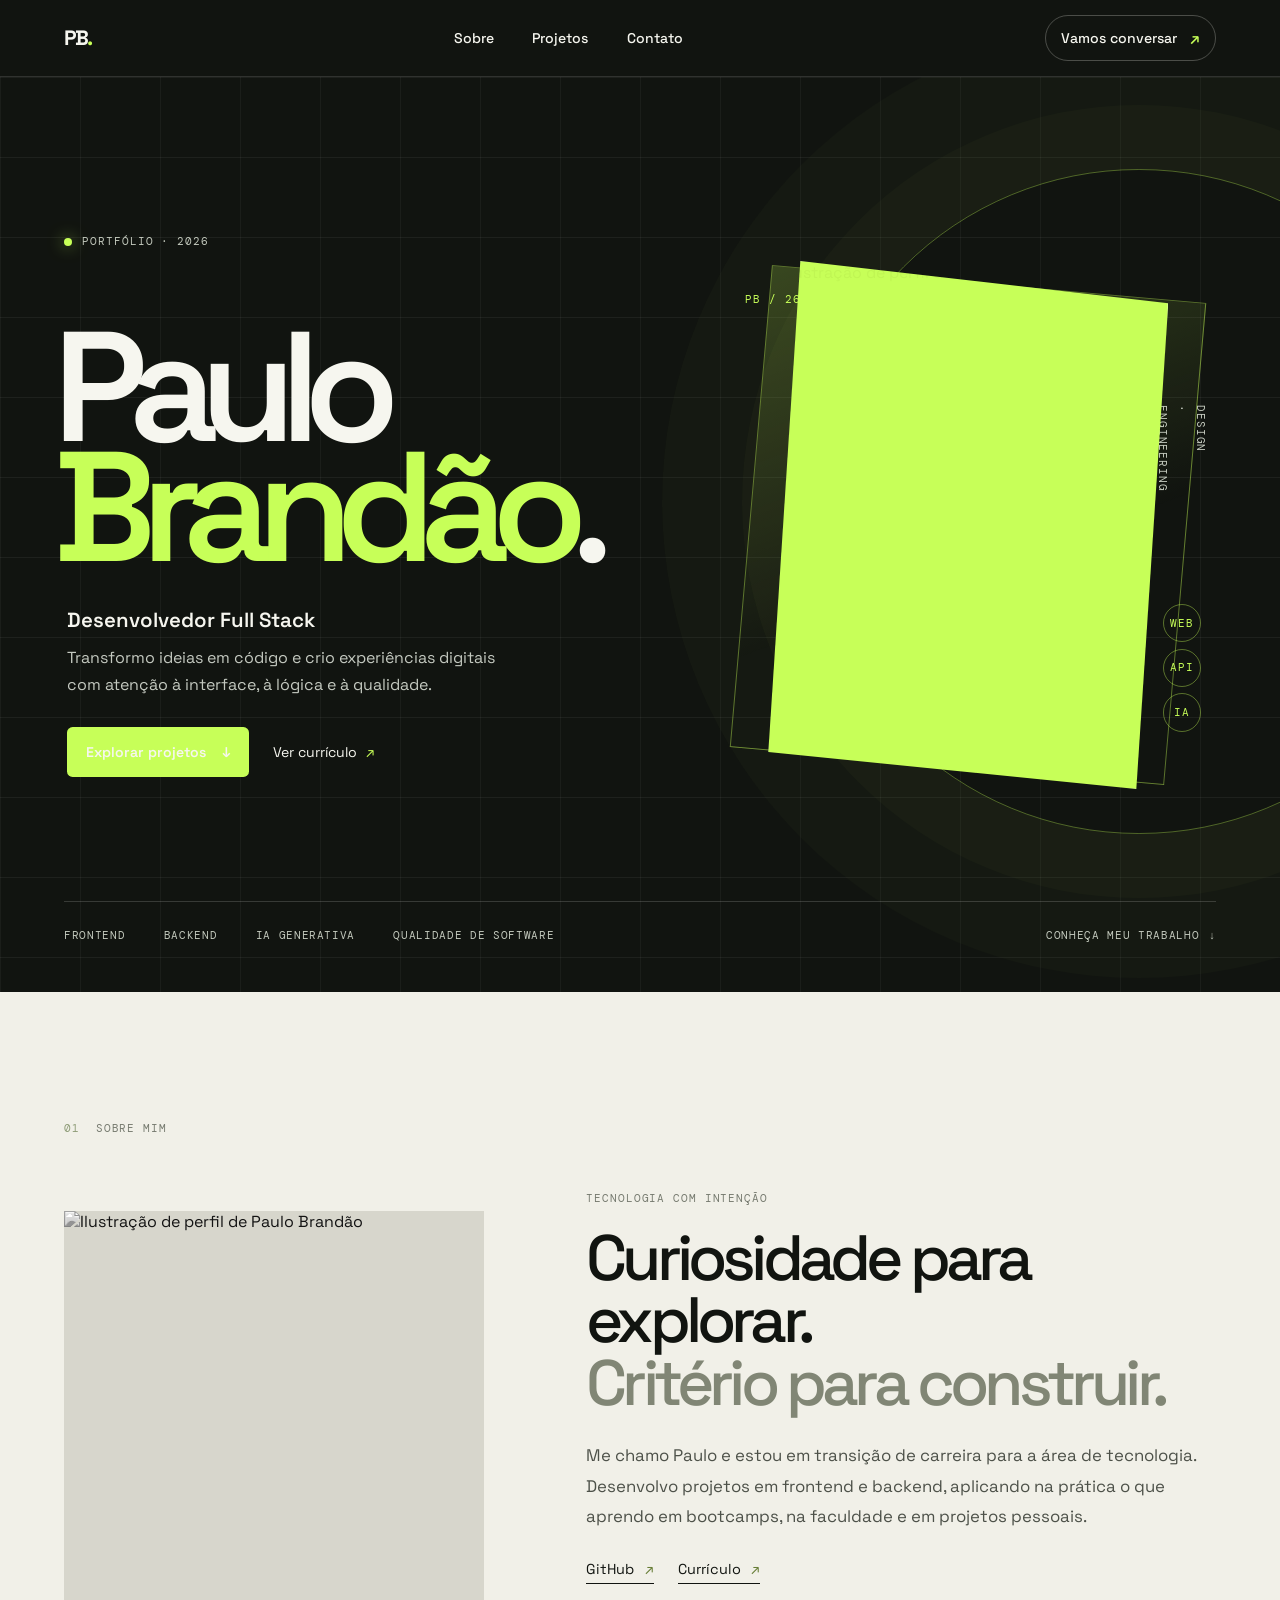
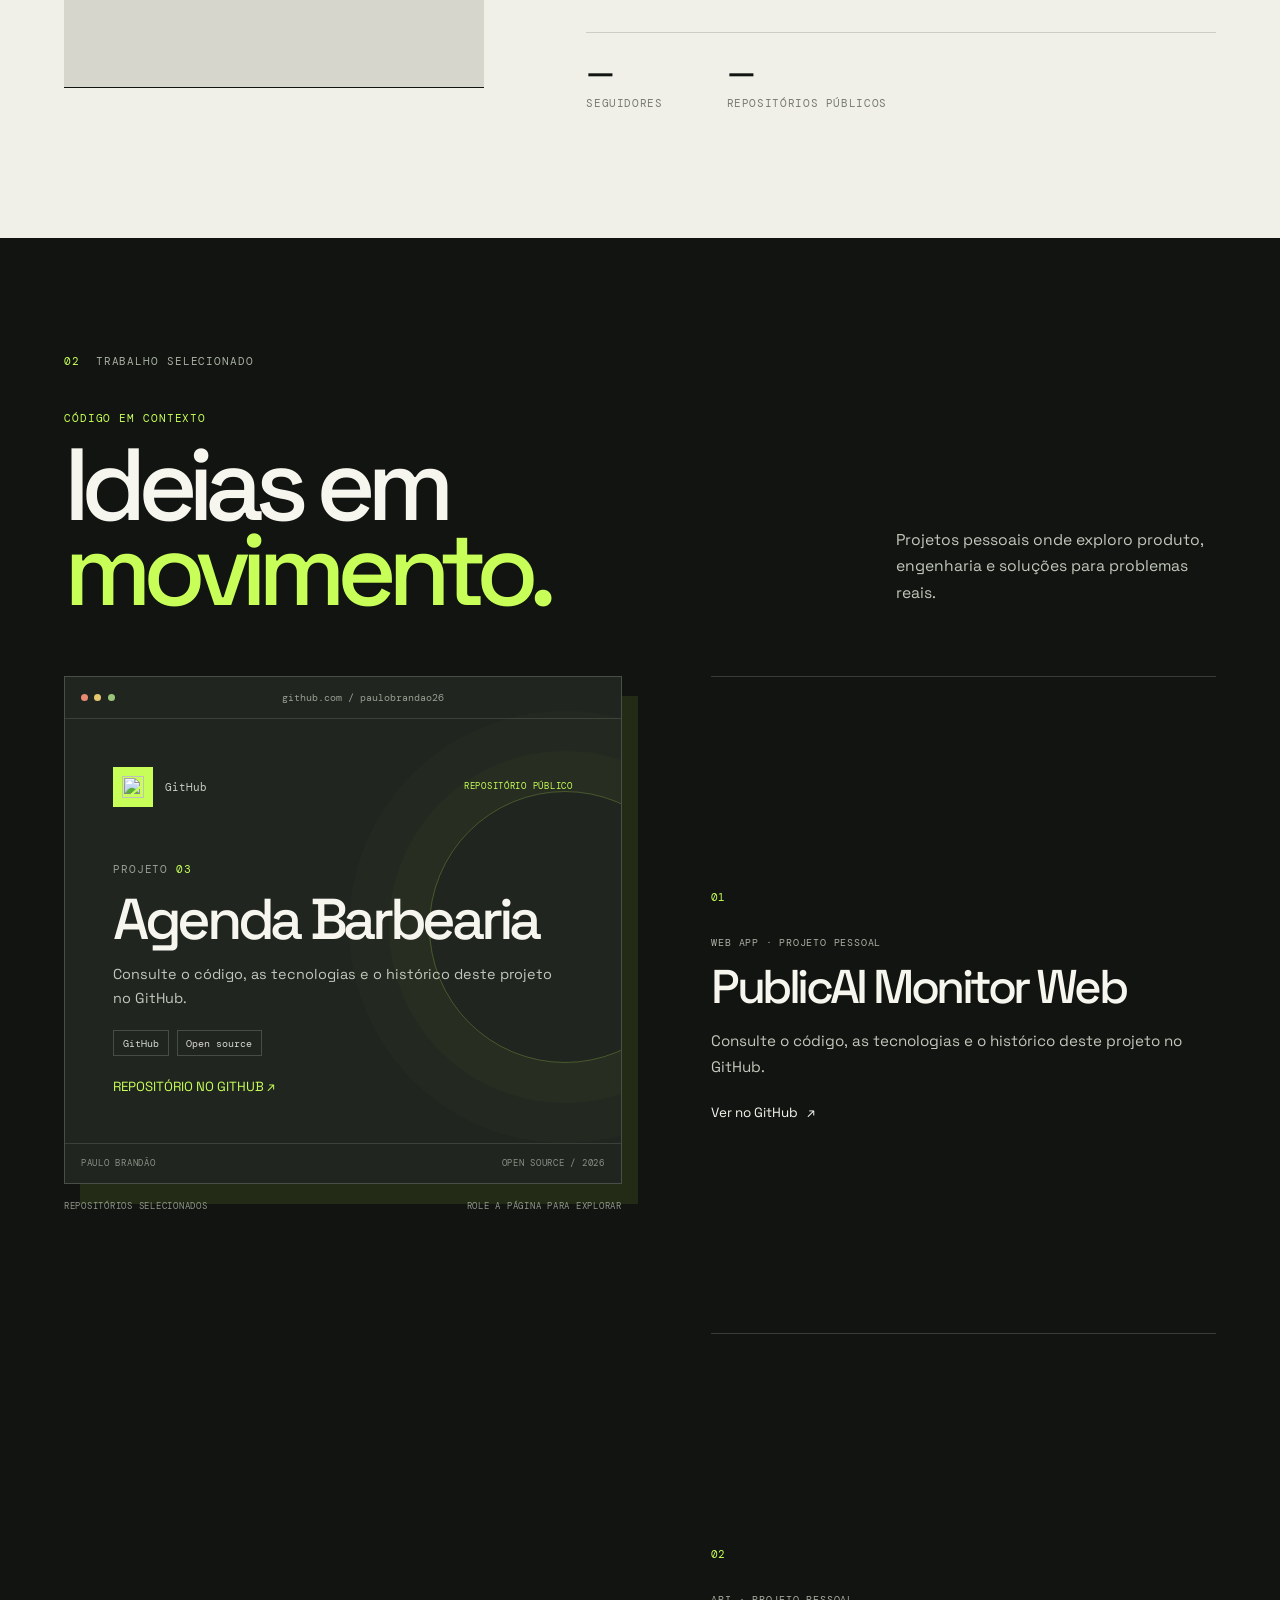
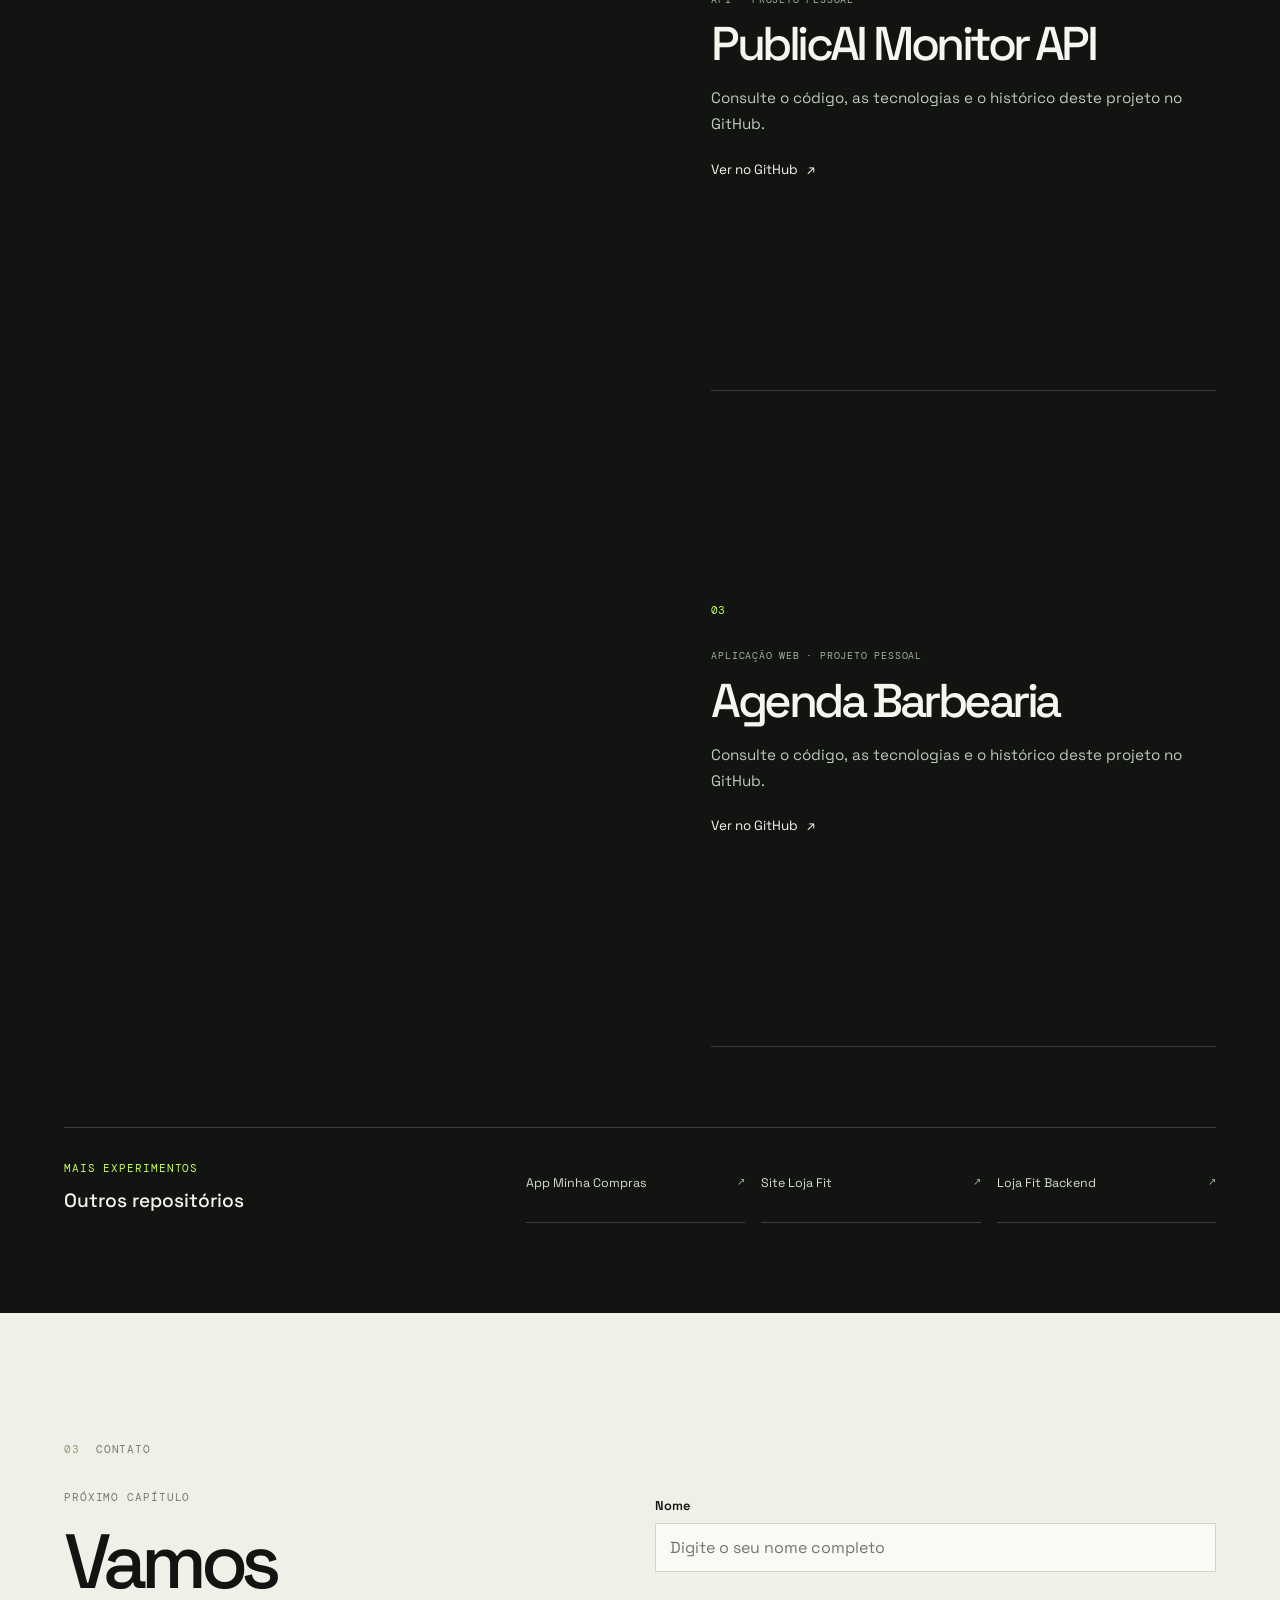
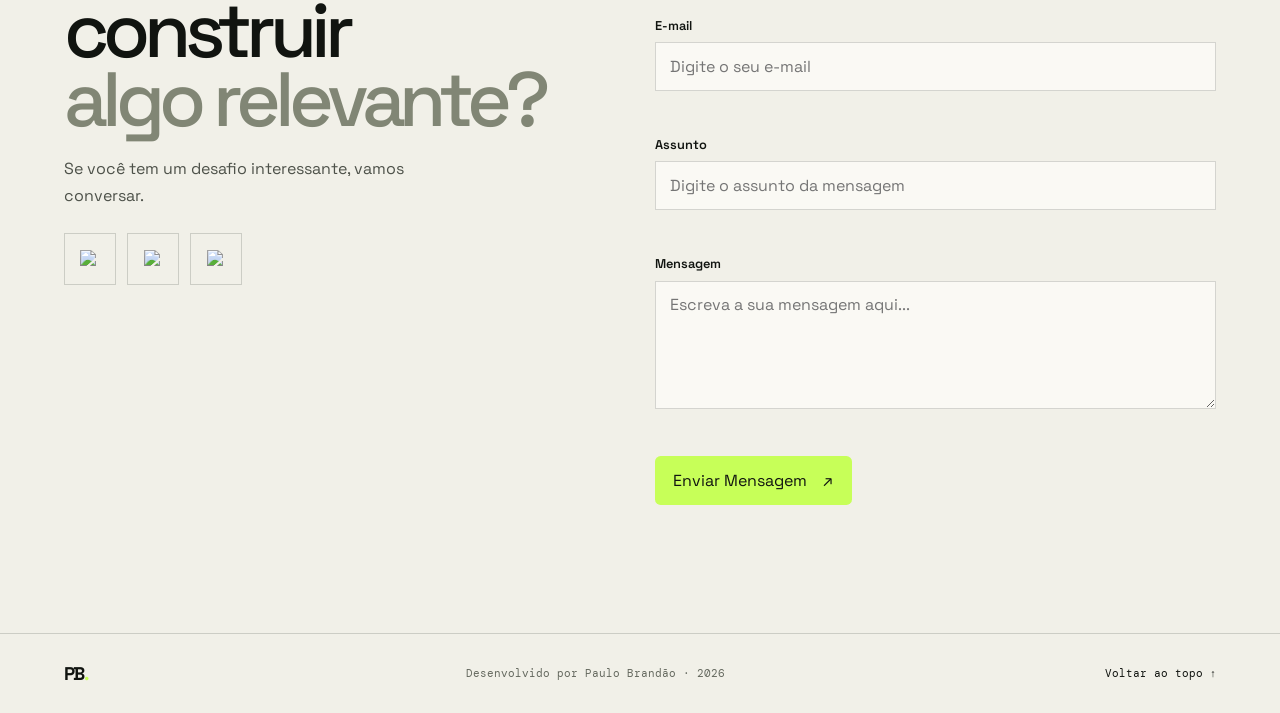
==== index.html @ 29ab513d "Redesign portfolio as editorial project showcase" ====
<!DOCTYPE html>
<html lang="pt-BR" data-type="software">
<head>

  <link rel="preconnect" href="https://fonts.googleapis.com">
  <link rel="preconnect" href="https://fonts.gstatic.com" crossorigin>
  <link href="https://fonts.googleapis.com/css2?family=DM+Mono:wght@400;500&family=Space+Grotesk:wght@400;500;600;700&display=swap" rel="stylesheet">

  <meta charset="UTF-8">
  <meta name="viewport" content="width=device-width, initial-scale=1.0">
  <meta name="description" content="Portfólio de Paulo Brandão, desenvolvedor full stack com projetos em aplicações web, APIs e inteligência artificial.">
  <meta name="theme-color" content="#111410">
  <meta name="page-type" content="software">
  <meta name="site-kind" content="software">
  <link rel="icon" href="./assets/img/favicon.svg" type="image/svg+xml">
  <link rel="stylesheet" href="./assets/css/portfolio.css">
  <title>Paulo Brandão | Portfólio Full Stack</title>

</head>

<body class="portfolio-page">
  <a class="skip-link" href="#main">Pular para o conteúdo</a>
  <header class="site-header">
    <div class="site-header__inner">
      <a href="#hero" class="brand" aria-label="Paulo Brandão, início"><span>PB</span><i>.</i></a>
      <nav class="site-nav" aria-label="Navegação principal">
        <a href="#about">Sobre</a>
        <a href="#projects">Projetos</a>
        <a href="#contact">Contato</a>
      </nav>
      <a class="header-cta" href="#contact">Vamos conversar <span aria-hidden="true">↗</span></a>
    </div>
  </header>

  <main id="main">
    <section id="hero" class="hero-editorial" aria-labelledby="hero-title">
      <div class="hero-editorial__grid">
        <div class="hero-editorial__copy">
          <p class="eyebrow"><span class="status-dot"></span> Portfólio · 2026</p>
          <h1 id="hero-title">Paulo<br><span>Brandão</span><b aria-hidden="true">.</b></h1>
          <div class="hero-editorial__foot">
            <p class="hero-role">Desenvolvedor Full Stack</p>
            <p class="hero-lead">Transformo ideias em código e crio experiências digitais com atenção à interface, à lógica e à qualidade.</p>
            <div class="hero-actions">
              <a class="button button--lime" href="#projects">Explorar projetos <span aria-hidden="true">↓</span></a>
              <a class="text-link" href="assets/curriculo/CurriculoDev.pdf" target="_blank" rel="noopener noreferrer">Ver currículo <span aria-hidden="true">↗</span></a>
            </div>
          </div>
        </div>
        <div class="hero-editorial__art">
          <div class="hero-editorial__index" aria-hidden="true">PB / 26</div>
          <figure class="hero-portrait">
            <img src="./assets/img/eu_ia.png" alt="Ilustração de perfil de Paulo Brandão" fetchpriority="high">
          </figure>
          <div class="hero-coordinate" aria-hidden="true"><span>WEB</span><span>API</span><span>IA</span></div>
          <p class="hero-side-note">DESIGN<br>·<br>ENGINEERING</p>
        </div>
      </div>
      <div class="hero-baseline" aria-label="Áreas de interesse">
        <span>Frontend</span><span>Backend</span><span>IA generativa</span><span>Qualidade de software</span>
        <a href="#about">Conheça meu trabalho <span aria-hidden="true">↓</span></a>
      </div>
    </section>

    <section id="about" class="about-editorial section-shell" aria-labelledby="about-title">
      <div class="section-index"><span>01</span><span>Sobre mim</span></div>
      <div class="about-editorial__content">
        <div class="about-editorial__portrait"><img src="./assets/img/eu_ia.png" alt="Ilustração de perfil de Paulo Brandão" loading="lazy"></div>
        <article class="about-editorial__copy">
          <p class="eyebrow">TECNOLOGIA COM INTENÇÃO</p>
          <h2 id="about-title">Curiosidade para explorar.<br><span>Critério para construir.</span></h2>
          <p class="about-bio">Me chamo Paulo e estou em transição de carreira para a área de tecnologia. Desenvolvo projetos em frontend e backend, aplicando na prática o que aprendo em bootcamps, na faculdade e em projetos pessoais.</p>
          <div class="about-links">
            <a href="https://github.com/paulobrandao26" target="_blank" rel="noopener noreferrer">GitHub <span aria-hidden="true">↗</span></a>
            <a href="assets/curriculo/CurriculoDev.pdf" target="_blank" rel="noopener noreferrer">Currículo <span aria-hidden="true">↗</span></a>
          </div>
          <div class="profile-stats" aria-label="Estatísticas do GitHub">
            <div><strong data-profile-followers>—</strong><span>seguidores</span></div>
            <div><strong data-profile-repos>—</strong><span>repositórios públicos</span></div>
          </div>
        </article>
      </div>
    </section>

    <section id="projects" class="work-section" aria-labelledby="projects-title">
      <div class="work-section__inner">
        <div class="section-index section-index--light"><span>02</span><span>Trabalho selecionado</span></div>
        <div class="work-heading">
          <div><p class="eyebrow">CÓDIGO EM CONTEXTO</p><h2 id="projects-title">Ideias em<br><span>movimento.</span></h2></div>
          <p>Projetos pessoais onde exploro produto, engenharia e soluções para problemas reais.</p>
        </div>
        <div class="project-story" data-moment="pinned-chapters">
          <div class="project-story__stage" id="project-stage" aria-hidden="true">
            <div class="project-window">
              <div class="project-window__bar"><span></span><span></span><span></span><i>github.com / paulobrandao26</i></div>
              <div class="project-window__body">
                <div class="project-window__topline"><span class="project-window__icon"><img data-stage-icon src="./assets/icons/languages/javascript.svg" alt=""></span><span data-stage-language>JavaScript</span><span class="project-window__public">REPOSITÓRIO PÚBLICO</span></div>
                <p class="project-window__eyebrow">PROJETO <span data-stage-number>01</span></p>
                <h3 data-stage-name>PublicAI Monitor Web</h3>
                <p class="project-window__description" data-stage-description>Consulte o código, as tecnologias e a versão publicada deste projeto.</p>
                <div class="project-window__tags" data-stage-topics><span>Frontend</span><span>Open source</span></div>
                <span class="project-window__link" data-stage-link>Abrir repositório ↗</span>
              </div>
              <div class="project-window__footer"><span>PAULO BRANDÃO</span><span>OPEN SOURCE / 2026</span></div>
            </div>
            <div class="stage-caption"><span>REPOSITÓRIOS SELECIONADOS</span><span>ROLE A PÁGINA PARA EXPLORAR</span></div>
          </div>
          <div class="project-story__chapters" id="project-chapters">
            <article class="project-chapter is-active" data-project="publicai-monitor-web" data-number="01">
              <p class="project-chapter__type">WEB APP · PROJETO PESSOAL</p><h3>PublicAI Monitor Web</h3>
              <p data-chapter-description>Consulte o código, as tecnologias e o histórico deste projeto no GitHub.</p>
              <a href="https://github.com/paulobrandao26/publicai-monitor-web" target="_blank" rel="noopener noreferrer">Ver no GitHub <span aria-hidden="true">↗</span></a>
            </article>
            <article class="project-chapter" data-project="publicai-monitor-api" data-number="02">
              <p class="project-chapter__type">API · PROJETO PESSOAL</p><h3>PublicAI Monitor API</h3>
              <p data-chapter-description>Consulte o código, as tecnologias e o histórico deste projeto no GitHub.</p>
              <a href="https://github.com/paulobrandao26/publicai-monitor-api" target="_blank" rel="noopener noreferrer">Ver no GitHub <span aria-hidden="true">↗</span></a>
            </article>
            <article class="project-chapter" data-project="agenda-barbearia" data-number="03">
              <p class="project-chapter__type">APLICAÇÃO WEB · PROJETO PESSOAL</p><h3>Agenda Barbearia</h3>
              <p data-chapter-description>Consulte o código, as tecnologias e o histórico deste projeto no GitHub.</p>
              <a href="https://github.com/paulobrandao26/Agenda-barbearia" target="_blank" rel="noopener noreferrer">Ver no GitHub <span aria-hidden="true">↗</span></a>
            </article>
          </div>
        </div>
        <div class="project-archive">
          <div><p class="eyebrow">MAIS EXPERIMENTOS</p><h3>Outros repositórios</h3></div>
          <ul id="project-archive-list">
            <li><a href="https://github.com/paulobrandao26/app-minha-compras" target="_blank" rel="noopener noreferrer"><span>App Minha Compras</span><span>↗</span></a></li>
            <li><a href="https://github.com/paulobrandao26/Site-lojaFit" target="_blank" rel="noopener noreferrer"><span>Site Loja Fit</span><span>↗</span></a></li>
            <li><a href="https://github.com/paulobrandao26/loja-fit-backend" target="_blank" rel="noopener noreferrer"><span>Loja Fit Backend</span><span>↗</span></a></li>
          </ul>
        </div>
      </div>
    </section>

    <section id="contact" class="contact-section section-shell" aria-labelledby="contact-title">

    <!-- REDES SOCIAIS -->
    <div class="section-index"><span>03</span><span>Contato</span></div>
    <article class="contact-info">
        <p class="eyebrow">PRÓXIMO CAPÍTULO</p>
        <h2 id="contact-title">Vamos construir<br><span>algo relevante?</span></h2>
        <p>Se você tem um desafio interessante, vamos conversar.</p>

        <div class="social-container">
            <a href="https://www.linkedin.com/in/paulo-brandao-b7386a179/" target="_blank" rel="noopener noreferrer" class="social-icon" aria-label="LinkedIn">
                <img src="./assets/icons/social/linkedin.svg" alt="Link para o Linkedin">
            </a>
            <a href="https://github.com/paulobrandao26" target="_blank" rel="noopener noreferrer" class="social-icon" aria-label="GitHub">
                <img src="./assets/icons/social/github.svg" alt="Link para o GitHub">
            </a>
            <a href="https://www.instagram.com/iampauloh_/" target="_blank" rel="noopener noreferrer" class="social-icon" aria-label="Instagram">
                <img src="./assets/icons/social/instagram.svg" alt="instagram de Paulo Brandão">
            </a>
        </div>
    </article>

    <!-- FORMULÁRIO -->
    <form id="formulario" action="https://formsubmit.co/c0def7eeb190cc031166ac3f2abc6320" method="POST">
        <input type="hidden" name="_next" value="https://paulobrandao26.github.io/portifolio-FrontEnd/success.html">
        <input type="hidden" name="_captcha" value="false">
        <label for="nome">Nome</label>
        <input id="nome" name="nome" type="text" placeholder="Digite o seu nome completo">
        <span id="erro-nome"></span>

        <label for="email">E-mail</label>
        <input id="email" name="email" type="email" placeholder="Digite o seu e-mail">
        <span id="erro-email"></span>

        <label for="assunto">Assunto</label>
        <input id="assunto" name="assunto" type="text" placeholder="Digite o assunto da mensagem">
        <span id="erro-assunto"></span>

        <label for="mensagem">Mensagem</label>
        <textarea id="mensagem" name="mensagem" placeholder="Escreva a sua mensagem aqui..."></textarea>
        <span id="erro-mensagem"></span>

        <button class="button button--lime" type="submit">Enviar Mensagem <span aria-hidden="true">↗</span></button>
    </form>
</section>


    </main>

    <footer class="site-footer">
      <a href="#hero" class="brand" aria-label="Voltar ao início"><span>PB</span><i>.</i></a>
      <span>Desenvolvido por Paulo Brandão · 2026</span>
      <a href="#hero">Voltar ao topo ↑</a>
    </footer>

<script src="./assets/js/script.js"></script>

</body>
</html>
---- assets/css/portfolio.css ----
/* Identidade editorial do portfólio: papel, carvão e um único acento ácido. */
:root {
  color-scheme: light;
  --ink: #111410;
  --ink-soft: #272c25;
  --paper: #f1f0e8;
  --paper-raised: #faf9f4;
  --line: rgba(17, 20, 16, 0.16);
  --muted: #777b70;
  --lime: #c7ff58;
  --font-display: "Space Grotesk", Arial, sans-serif;
  --font-mono: "DM Mono", monospace;
  --ease-out: cubic-bezier(0.2, 0.8, 0.2, 1);
  --page-width: 82rem;
  --page-gutter: clamp(1.25rem, 5vw, 5rem);
}

*,
*::before,
*::after { box-sizing: border-box; }

html { scroll-behavior: smooth; scroll-padding-top: 5rem; }
body.portfolio-page {
  min-width: 320px;
  margin: 0;
  background: var(--paper);
  color: var(--ink);
  font-family: var(--font-display);
  -webkit-font-smoothing: antialiased;
}

body.portfolio-page img { display: block; max-width: 100%; }
body.portfolio-page a { color: inherit; text-decoration: none; }
body.portfolio-page button,
body.portfolio-page input,
body.portfolio-page textarea { font: inherit; }

.skip-link {
  position: fixed;
  z-index: 1000;
  top: 0.75rem;
  left: 0.75rem;
  padding: 0.8rem 1rem;
  transform: translateY(-150%);
  background: var(--lime);
  color: var(--ink);
}
.skip-link:focus { transform: translateY(0); }

.site-header {
  position: sticky;
  z-index: 20;
  top: 0;
  border-bottom: 1px solid rgba(255, 255, 255, 0.13);
  background: var(--ink);
  color: #f6f6ef;
}
.site-header__inner {
  display: flex;
  align-items: center;
  justify-content: space-between;
  width: min(100%, var(--page-width));
  height: 4.75rem;
  margin: 0 auto;
  padding: 0 var(--page-gutter);
}
.brand {
  display: inline-flex;
  align-items: baseline;
  font-size: 1.3rem;
  font-weight: 700;
  letter-spacing: -0.09em;
}
.brand i { color: var(--lime); font-style: normal; }
.site-nav { display: flex; gap: clamp(1.25rem, 3vw, 3rem); }
.site-nav a,
.header-cta { font-size: 0.88rem; font-weight: 500; }
.site-nav a { color: rgba(246, 246, 239, 0.7); transition: color 160ms ease; }
.site-nav a:hover,
.site-nav a:focus-visible { color: #fff; }
.header-cta {
  display: inline-flex;
  align-items: center;
  gap: 0.8rem;
  padding: 0.72rem 0.95rem;
  border: 1px solid rgba(246, 246, 239, 0.25);
  border-radius: 999px;
  transition: color 160ms ease, background 160ms ease, border-color 160ms ease;
}
.header-cta span { color: var(--lime); font-size: 1rem; }
.header-cta:hover { border-color: var(--lime); background: var(--lime); color: var(--ink); }
.header-cta:hover span { color: var(--ink); }

.hero-editorial {
  position: relative;
  isolation: isolate;
  overflow: hidden;
  min-height: min(54rem, calc(100svh - 4.75rem));
  padding: 4.5rem var(--page-gutter) 1.5rem;
  background:
    linear-gradient(rgba(255, 255, 255, 0.055) 1px, transparent 1px) 0 0 / 100% 5rem,
    linear-gradient(90deg, rgba(255, 255, 255, 0.045) 1px, transparent 1px) 0 0 / 5rem 100%,
    var(--ink);
  color: #f6f6ef;
}
.hero-editorial::before {
  position: absolute;
  z-index: -1;
  top: 10%;
  right: -12rem;
  width: clamp(24rem, 52vw, 55rem);
  aspect-ratio: 1;
  border: 1px solid rgba(199, 255, 88, 0.35);
  border-radius: 50%;
  box-shadow: 0 0 0 4rem rgba(199, 255, 88, 0.025), 0 0 0 9rem rgba(199, 255, 88, 0.02);
  content: "";
}
.hero-editorial__grid {
  display: grid;
  grid-template-columns: minmax(0, 1.1fr) minmax(19rem, 0.9fr);
  align-items: center;
  gap: clamp(1rem, 4vw, 4rem);
  width: min(100%, var(--page-width));
  min-height: calc(min(54rem, 100svh) - 7rem);
  margin: 0 auto;
}
.hero-editorial__copy { position: relative; z-index: 2; padding: 1rem 0 3.5rem; }
.eyebrow,
.section-index,
.hero-editorial__index,
.hero-coordinate,
.hero-side-note,
.project-window__eyebrow,
.project-window__public,
.project-window__footer,
.stage-caption,
.project-chapter__type {
  font-family: var(--font-mono);
  font-size: 0.7rem;
  font-weight: 400;
  letter-spacing: 0.08em;
  line-height: 1.5;
  text-transform: uppercase;
}
.eyebrow { display: flex; align-items: center; gap: 0.65rem; margin: 0; color: var(--muted); }
.hero-editorial .eyebrow { color: #c2c8bc; }
.status-dot { width: 0.5rem; height: 0.5rem; border-radius: 50%; background: var(--lime); box-shadow: 0 0 1rem rgba(199, 255, 88, 0.65); }
.hero-editorial h1 {
  margin: clamp(2.5rem, 6vw, 5.5rem) 0 2.5rem -0.07em;
  font-size: clamp(5.2rem, 12.2vw, 11rem);
  font-weight: 600;
  line-height: 0.77;
  letter-spacing: -0.105em;
}
.hero-editorial h1 span { color: var(--lime); }
.hero-editorial h1 b { color: #f6f6ef; font-weight: 500; }
.hero-editorial__foot { max-width: 29rem; padding-left: 0.2rem; }
.hero-role { margin: 0 0 0.65rem; font-size: clamp(1.05rem, 1.6vw, 1.35rem); font-weight: 600; }
.hero-lead { max-width: 37rem; margin: 0; color: #c4c9c0; font-size: 1rem; line-height: 1.7; }
.hero-actions { display: flex; align-items: center; gap: 1.5rem; margin-top: 1.8rem; }
.button {
  display: inline-flex;
  align-items: center;
  justify-content: center;
  gap: 1rem;
  min-height: 3.1rem;
  padding: 0.8rem 1.1rem;
  border: 1px solid transparent;
  border-radius: 0.35rem;
  cursor: pointer;
  font-size: 0.88rem;
  font-weight: 600;
  transition: transform 160ms var(--ease-out), background-color 160ms ease, color 160ms ease;
}
.button--lime { background: var(--lime); color: var(--ink); }
.button--lime:hover { transform: translateY(-2px); background: #d4ff84; }
.text-link { display: inline-flex; align-items: center; gap: 0.55rem; color: #f6f6ef; font-size: 0.88rem; }
.text-link span { color: var(--lime); transition: transform 160ms var(--ease-out); }
.text-link:hover span { transform: translate(2px, -2px); }

.hero-editorial__art { position: relative; display: grid; place-items: center; min-height: 34rem; }
.hero-editorial__art::before {
  position: absolute;
  width: min(88%, 28rem);
  aspect-ratio: 0.9;
  border: 1px solid rgba(199, 255, 88, 0.4);
  background: linear-gradient(155deg, rgba(199, 255, 88, 0.2), transparent 58%);
  content: "";
  transform: rotate(5deg);
}
.hero-editorial__index { position: absolute; z-index: 2; top: 7%; left: 5%; color: var(--lime); }
.hero-portrait {
  position: relative;
  z-index: 1;
  display: grid;
  place-items: end center;
  overflow: hidden;
  width: min(82%, 25rem);
  height: min(65vh, 33rem);
  min-height: 24rem;
  margin: 0;
  border: 1px solid rgba(246, 246, 239, 0.28);
  background: var(--lime);
  clip-path: polygon(8% 0, 100% 8%, 92% 100%, 0 93%);
}
.hero-portrait img { width: 100%; height: 100%; object-fit: cover; object-position: center 28%; mix-blend-mode: multiply; }
.hero-coordinate { position: absolute; z-index: 2; right: 3%; bottom: 12%; display: grid; gap: 0.4rem; color: var(--lime); }
.hero-coordinate span { display: grid; place-items: center; width: 2.4rem; height: 2.4rem; border: 1px solid rgba(199, 255, 88, 0.4); border-radius: 50%; }
.hero-side-note { position: absolute; top: 28%; right: -1%; color: #c2c8bc; line-height: 1.7; writing-mode: vertical-rl; }
.hero-baseline {
  display: flex;
  align-items: center;
  gap: clamp(1rem, 3vw, 3rem);
  width: min(100%, var(--page-width));
  min-height: 4.2rem;
  margin: 0 auto;
  border-top: 1px solid rgba(255, 255, 255, 0.16);
  color: #c2c8bc;
  font-family: var(--font-mono);
  font-size: 0.68rem;
  letter-spacing: 0.06em;
  text-transform: uppercase;
}
.hero-baseline a { display: inline-flex; gap: 0.6rem; margin-left: auto; color: var(--lime); }

.section-shell { width: min(100%, var(--page-width)); margin: 0 auto; padding: clamp(5rem, 10vw, 9rem) var(--page-gutter); }
.section-index { display: flex; align-items: center; gap: 1rem; color: var(--muted); }
.section-index span:first-child { color: #8e9c77; }
.about-editorial__content { display: grid; grid-template-columns: minmax(18rem, 0.8fr) minmax(0, 1.2fr); gap: clamp(3rem, 8vw, 8rem); align-items: center; margin-top: 3.3rem; }
.about-editorial__portrait { position: relative; overflow: hidden; aspect-ratio: 0.88; background: #d7d6cc; }
.about-editorial__portrait::after { position: absolute; right: 0; bottom: 0; left: 0; height: 1px; background: var(--ink); content: ""; }
.about-editorial__portrait img { width: 100%; height: 100%; object-fit: cover; object-position: center 25%; filter: grayscale(100%); transition: filter 500ms ease, transform 700ms var(--ease-out); }
.about-editorial__portrait:hover img { filter: grayscale(0); transform: scale(1.025); }
.about-editorial__copy { max-width: 46rem; }
.about-editorial__copy h2 { margin: 1.25rem 0 1.6rem; font-size: clamp(2.3rem, 5vw, 4.5rem); font-weight: 500; line-height: 0.98; letter-spacing: -0.075em; }
.about-editorial__copy h2 span { color: #818675; }
.about-bio { max-width: 43rem; margin: 0; color: #4d5149; font-size: 1.05rem; line-height: 1.8; }
.about-links { display: flex; gap: 1.5rem; margin-top: 1.8rem; }
.about-links a { padding-bottom: 0.3rem; border-bottom: 1px solid var(--ink); font-size: 0.9rem; }
.about-links a span { margin-left: 0.4rem; color: #667c34; }
.profile-stats { display: flex; gap: clamp(2rem, 5vw, 4rem); margin-top: 3rem; padding-top: 1.2rem; border-top: 1px solid var(--line); }
.profile-stats div { display: grid; gap: 0.3rem; }
.profile-stats strong { font-size: 2rem; font-weight: 500; letter-spacing: -0.06em; font-variant-numeric: tabular-nums; }
.profile-stats span { color: var(--muted); font-family: var(--font-mono); font-size: 0.66rem; letter-spacing: 0.06em; text-transform: uppercase; }

.work-section { overflow: clip; background: var(--ink); color: #f6f6ef; }
.work-section__inner { width: min(100%, var(--page-width)); margin: 0 auto; padding: clamp(5rem, 9vw, 8rem) var(--page-gutter) clamp(4rem, 7vw, 6rem); }
.section-index--light { color: #a8afa2; }
.section-index--light span:first-child { color: var(--lime); }
.work-heading { display: flex; justify-content: space-between; align-items: end; gap: 2rem; margin: 2.5rem 0 4rem; }
.work-heading .eyebrow { color: var(--lime); }
.work-heading h2 { margin: 1rem 0 0; font-size: clamp(3.5rem, 8vw, 7.8rem); font-weight: 500; line-height: 0.83; letter-spacing: -0.09em; }
.work-heading h2 span { color: var(--lime); }
.work-heading > p { max-width: 20rem; margin: 0 0 0.35rem; color: #c2c8bc; font-size: 0.98rem; line-height: 1.7; }

.project-story { display: grid; grid-template-columns: minmax(0, 1.05fr) minmax(18rem, 0.95fr); gap: clamp(3rem, 7vw, 7rem); align-items: start; }
.project-story__stage { position: static; }
.project-window { overflow: hidden; min-height: 28rem; border: 1px solid rgba(255, 255, 255, 0.19); background: #20251f; box-shadow: 1rem 1.25rem 0 rgba(199, 255, 88, 0.1); }
.project-window__bar { display: flex; align-items: center; gap: 0.38rem; height: 2.6rem; padding: 0 1rem; border-bottom: 1px solid rgba(255, 255, 255, 0.12); color: #8f988b; }
.project-window__bar > span { width: 0.45rem; height: 0.45rem; border-radius: 50%; background: #768070; }
.project-window__bar > span:first-child { background: #e88a73; }
.project-window__bar > span:nth-child(2) { background: #e6c76f; }
.project-window__bar > span:nth-child(3) { background: #9ac47a; }
.project-window__bar i { margin: 0 auto; color: #98a092; font-family: var(--font-mono); font-size: 0.65rem; font-style: normal; }
.project-window__body { position: relative; display: flex; flex-direction: column; min-height: 23.5rem; padding: clamp(1.5rem, 4vw, 3rem); }
.project-window__body::before { position: absolute; top: 4.5rem; right: -5rem; width: 17rem; aspect-ratio: 1; border: 1px solid rgba(199, 255, 88, 0.24); border-radius: 50%; box-shadow: 0 0 0 2.5rem rgba(199, 255, 88, 0.025), 0 0 0 5rem rgba(199, 255, 88, 0.018); content: ""; pointer-events: none; }
.project-window__topline { position: relative; display: flex; align-items: center; gap: 0.75rem; color: #c8cec2; font-family: var(--font-mono); font-size: 0.67rem; }
.project-window__icon { display: grid; place-items: center; width: 2.5rem; height: 2.5rem; background: var(--lime); }
.project-window__icon img { width: 1.35rem; height: 1.35rem; object-fit: contain; }
.project-window__public { margin-left: auto; color: var(--lime); font-size: 0.57rem; }
.project-window__eyebrow { position: relative; margin: 3.4rem 0 0.8rem; color: #98a092; }
.project-window__eyebrow span { color: var(--lime); }
.project-window__body h3 { position: relative; max-width: 12ch; margin: 0; font-size: clamp(2rem, 4.5vw, 4rem); font-weight: 500; line-height: 0.98; letter-spacing: -0.075em; }
.project-window__description { position: relative; max-width: 32rem; margin: 1rem 0 0; color: #c2c8bc; font-size: 0.9rem; line-height: 1.65; }
.project-window__tags { position: relative; display: flex; flex-wrap: wrap; gap: 0.5rem; margin-top: 1.2rem; }
.project-window__tags span { padding: 0.35rem 0.55rem; border: 1px solid rgba(255, 255, 255, 0.18); color: #d6d9d1; font-family: var(--font-mono); font-size: 0.62rem; }
.project-window__link { position: relative; align-self: flex-start; margin-top: auto; padding-top: 1.35rem; color: var(--lime); font-size: 0.83rem; }
.project-window__footer { display: flex; justify-content: space-between; padding: 0.8rem 1rem; border-top: 1px solid rgba(255, 255, 255, 0.12); color: #899184; font-size: 0.57rem; }
.stage-caption { display: flex; justify-content: space-between; gap: 1rem; margin-top: 1rem; color: #90978a; font-size: 0.58rem; }
.project-story__chapters { min-width: 0; }
.project-chapter { display: flex; flex-direction: column; justify-content: center; min-height: 73svh; padding: 3rem 0; border-top: 1px solid rgba(255, 255, 255, 0.17); opacity: 0.48; transition: opacity 360ms ease; }
.project-chapter:last-child { border-bottom: 1px solid rgba(255, 255, 255, 0.17); }
.project-chapter.is-active { opacity: 1; }
.project-chapter::before { margin-bottom: 2rem; color: var(--lime); content: attr(data-number); font-family: var(--font-mono); font-size: 0.7rem; }
.project-chapter__type { margin: 0 0 0.85rem; color: #aab0a4; font-size: 0.62rem; }
.project-chapter h3 { margin: 0; font-size: clamp(2rem, 3.7vw, 3.4rem); font-weight: 500; line-height: 0.98; letter-spacing: -0.075em; }
.project-chapter > p:not(.project-chapter__type) { max-width: 34rem; margin: 1.1rem 0 1.5rem; color: #c2c8bc; font-size: 0.95rem; line-height: 1.7; }
.project-chapter > a { align-self: flex-start; color: var(--lime); font-size: 0.84rem; }
.project-chapter > a span { display: inline-block; margin-left: 0.35rem; transition: transform 160ms var(--ease-out); }
.project-chapter > a:hover span { transform: translate(2px, -2px); }
.project-chapter__deploy { margin-top: 0.8rem; }

.project-archive { display: grid; grid-template-columns: 0.75fr 1.25fr; gap: 3rem; margin-top: 5rem; padding-top: 2rem; border-top: 1px solid rgba(255, 255, 255, 0.18); }
.project-archive .eyebrow { color: var(--lime); }
.project-archive h3 { margin: 0.65rem 0; font-size: 1.2rem; font-weight: 500; }
.project-archive ul { display: grid; grid-template-columns: repeat(3, minmax(0, 1fr)); gap: 0 1rem; margin: 0; padding: 0; list-style: none; }
.project-archive li { border-bottom: 1px solid rgba(255, 255, 255, 0.18); }
.project-archive li a { display: flex; justify-content: space-between; gap: 0.6rem; padding: 0.9rem 0; color: #d8dcd4; font-size: 0.78rem; }
.project-archive li a span:last-child { color: #a8afa2; font-family: var(--font-mono); font-size: 0.63rem; }
.project-archive li a:hover span:first-child { color: var(--lime); }

.contact-section { display: grid; grid-template-columns: 1fr 1.15fr; gap: 2rem clamp(3rem, 8vw, 8rem); }
.contact-section > .section-index { grid-column: 1 / -1; }
.contact-info h2 { margin: 1.3rem 0; font-size: clamp(3rem, 6vw, 5.5rem); font-weight: 500; line-height: 0.9; letter-spacing: -0.08em; }
.contact-info h2 span { color: #818675; }
.contact-info > p:not(.eyebrow) { max-width: 22rem; color: #4d5149; line-height: 1.7; }
.social-container { display: flex; gap: 0.7rem; margin-top: 1.5rem; }
.social-icon { display: grid; place-items: center; width: 3.25rem; height: 3.25rem; border: 1px solid var(--line); transition: background 160ms ease, transform 160ms var(--ease-out); }
.social-icon img { width: 1.2rem; height: 1.2rem; }
.social-icon:hover { transform: translateY(-2px); background: var(--lime); }
#formulario { display: flex; flex-direction: column; gap: 0.55rem; }
#formulario label { margin-top: 0.5rem; font-size: 0.8rem; font-weight: 600; }
#formulario input,
#formulario textarea { width: 100%; min-height: 3rem; padding: 0.8rem 0.9rem; border: 1px solid var(--line); border-radius: 0; background: var(--paper-raised); color: var(--ink); outline: none; transition: border-color 160ms ease, box-shadow 160ms ease; }
#formulario input:focus,
#formulario textarea:focus { border-color: #5b7330; box-shadow: 0 0 0 3px rgba(199, 255, 88, 0.42); }
#formulario textarea { min-height: 8rem; resize: vertical; }
#formulario span[id^="erro-"] { min-height: 1.2rem; color: #a83b32; font-size: 0.75rem; }
#formulario .button { align-self: flex-start; margin-top: 0.65rem; }

.site-footer { display: flex; align-items: center; justify-content: space-between; gap: 1rem; min-height: 5rem; padding: 1rem var(--page-gutter); border-top: 1px solid var(--line); color: #65695f; font-family: var(--font-mono); font-size: 0.66rem; }
.site-footer .brand { color: var(--ink); font-family: var(--font-display); font-size: 1.15rem; }
.site-footer > a:last-child { color: var(--ink); }

a:focus-visible,
button:focus-visible,
input:focus-visible,
textarea:focus-visible { outline: 2px solid #769c2b; outline-offset: 4px; }

@keyframes hero-arrive {
  from { opacity: 0; transform: translateY(1rem); }
  to { opacity: 1; transform: translateY(0); }
}
.hero-editorial__copy { animation: hero-arrive 700ms var(--ease-out) both; }
.hero-editorial__art { animation: hero-arrive 850ms 100ms var(--ease-out) both; }

@media (max-width: 980px) {
  .hero-editorial { min-height: auto; padding-top: 3rem; }
  .hero-editorial__grid { grid-template-columns: minmax(0, 1.05fr) minmax(16rem, 0.75fr); min-height: 42rem; }
  .hero-editorial h1 { font-size: clamp(5rem, 12.5vw, 8rem); }
  .hero-editorial__art { min-height: 28rem; }
  .hero-portrait { min-height: 22rem; }
  .project-story { grid-template-columns: 1fr; gap: 0; }
  .project-story__stage { position: static; width: min(100%, 42rem); margin: 0 auto 2rem; }
  .project-chapter { min-height: 0; padding: 2rem 0; opacity: 1; }
  .project-window { min-height: 24rem; }
  .project-window__body { min-height: 20rem; }
}

@media (min-width: 1024px) and (min-height: 640px) and (prefers-reduced-motion: no-preference) {
  .project-story__stage { position: sticky; top: 7.5rem; }
}

@media (max-width: 720px) {
  :root { --page-gutter: 1.25rem; }
  .site-header__inner { height: 4.25rem; }
  .site-nav { gap: 1rem; }
  .site-nav a { font-size: 0.78rem; }
  .header-cta { padding: 0.58rem 0.72rem; font-size: 0.72rem; }
  .hero-editorial { padding-top: 2rem; }
  .hero-editorial__grid { grid-template-columns: 1fr; gap: 0; min-height: 0; }
  .hero-editorial__copy { padding: 2.3rem 0 0; }
  .hero-editorial h1 { margin: 2.8rem 0 2rem; font-size: clamp(4.7rem, 17vw, 7.4rem); }
  .hero-editorial__foot { max-width: 34rem; }
  .hero-editorial__art { min-height: 24rem; margin: 0 -1rem; }
  .hero-portrait { width: min(72%, 20rem); height: 22rem; min-height: 0; }
  .hero-editorial__index { top: 5%; left: 7%; }
  .hero-side-note { right: 8%; }
  .hero-coordinate { right: 7%; bottom: 10%; }
  .hero-baseline { display: flex; flex-wrap: wrap; gap: 0.6rem 1rem; padding: 1rem 0; font-size: 0.58rem; }
  .hero-baseline a { width: 100%; margin: 0.4rem 0 0; }
  .about-editorial__content { grid-template-columns: 1fr; gap: 2.5rem; margin-top: 2rem; }
  .about-editorial__portrait { width: min(78%, 22rem); aspect-ratio: 1; }
  .about-editorial__copy h2 { font-size: clamp(2.4rem, 10vw, 4rem); }
  .profile-stats { margin-top: 2rem; }
  .work-heading { display: block; margin: 2rem 0; }
  .work-heading h2 { font-size: clamp(4rem, 15vw, 6rem); }
  .work-heading > p { max-width: 29rem; margin-top: 1.5rem; }
  .project-story { display: block; }
  .project-story__stage { display: none; }
  .project-chapter { min-height: 0; padding: 2rem 0; opacity: 1; }
  .project-chapter::before { margin-bottom: 1.3rem; }
  .project-chapter h3 { font-size: clamp(2rem, 9vw, 3rem); }
  .project-archive { grid-template-columns: 1fr; gap: 1rem; margin-top: 3rem; }
  .project-archive ul { grid-template-columns: 1fr; }
  .contact-section { grid-template-columns: 1fr; gap: 2.5rem; }
  .contact-section > .section-index { grid-column: auto; }
  .contact-info h2 { font-size: clamp(3rem, 12vw, 4.5rem); }
  .site-footer { flex-wrap: wrap; font-size: 0.58rem; }
}

@media (max-width: 420px) {
  .site-nav { gap: 0.7rem; }
  .site-nav a { font-size: 0.72rem; }
  .header-cta { gap: 0.35rem; font-size: 0; }
  .header-cta span { font-size: 1rem; }
  .hero-actions { align-items: flex-start; flex-direction: column; gap: 1rem; }
  .hero-editorial__art { min-height: 21rem; }
  .hero-portrait { height: 19rem; }
  .stage-caption { font-size: 0.5rem; }
}

@media (prefers-reduced-motion: reduce) {
  html { scroll-behavior: auto; }
  .project-story__stage { position: static; }
  .project-chapter { min-height: 0; opacity: 1; }
  *, *::before, *::after { animation-duration: 0.01ms !important; animation-iteration-count: 1 !important; scroll-behavior: auto !important; transition-duration: 0.01ms !important; }
}
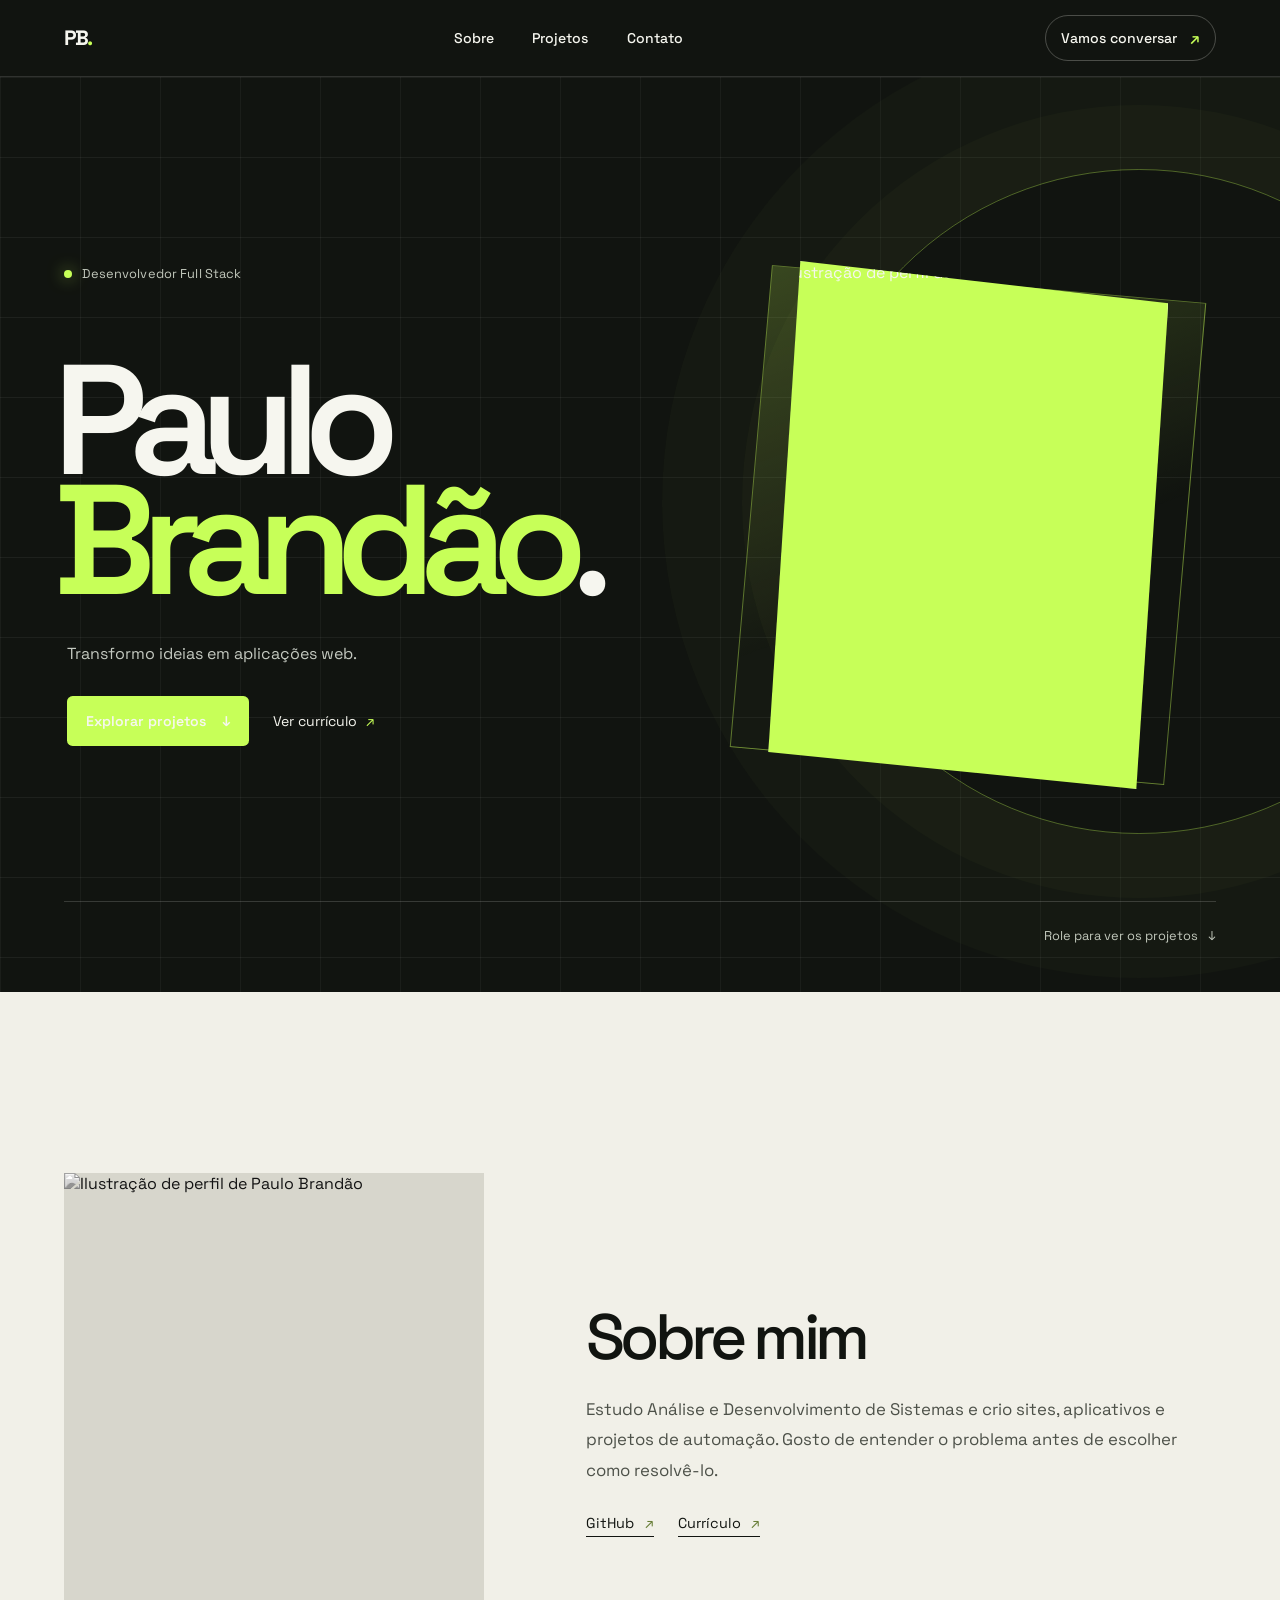
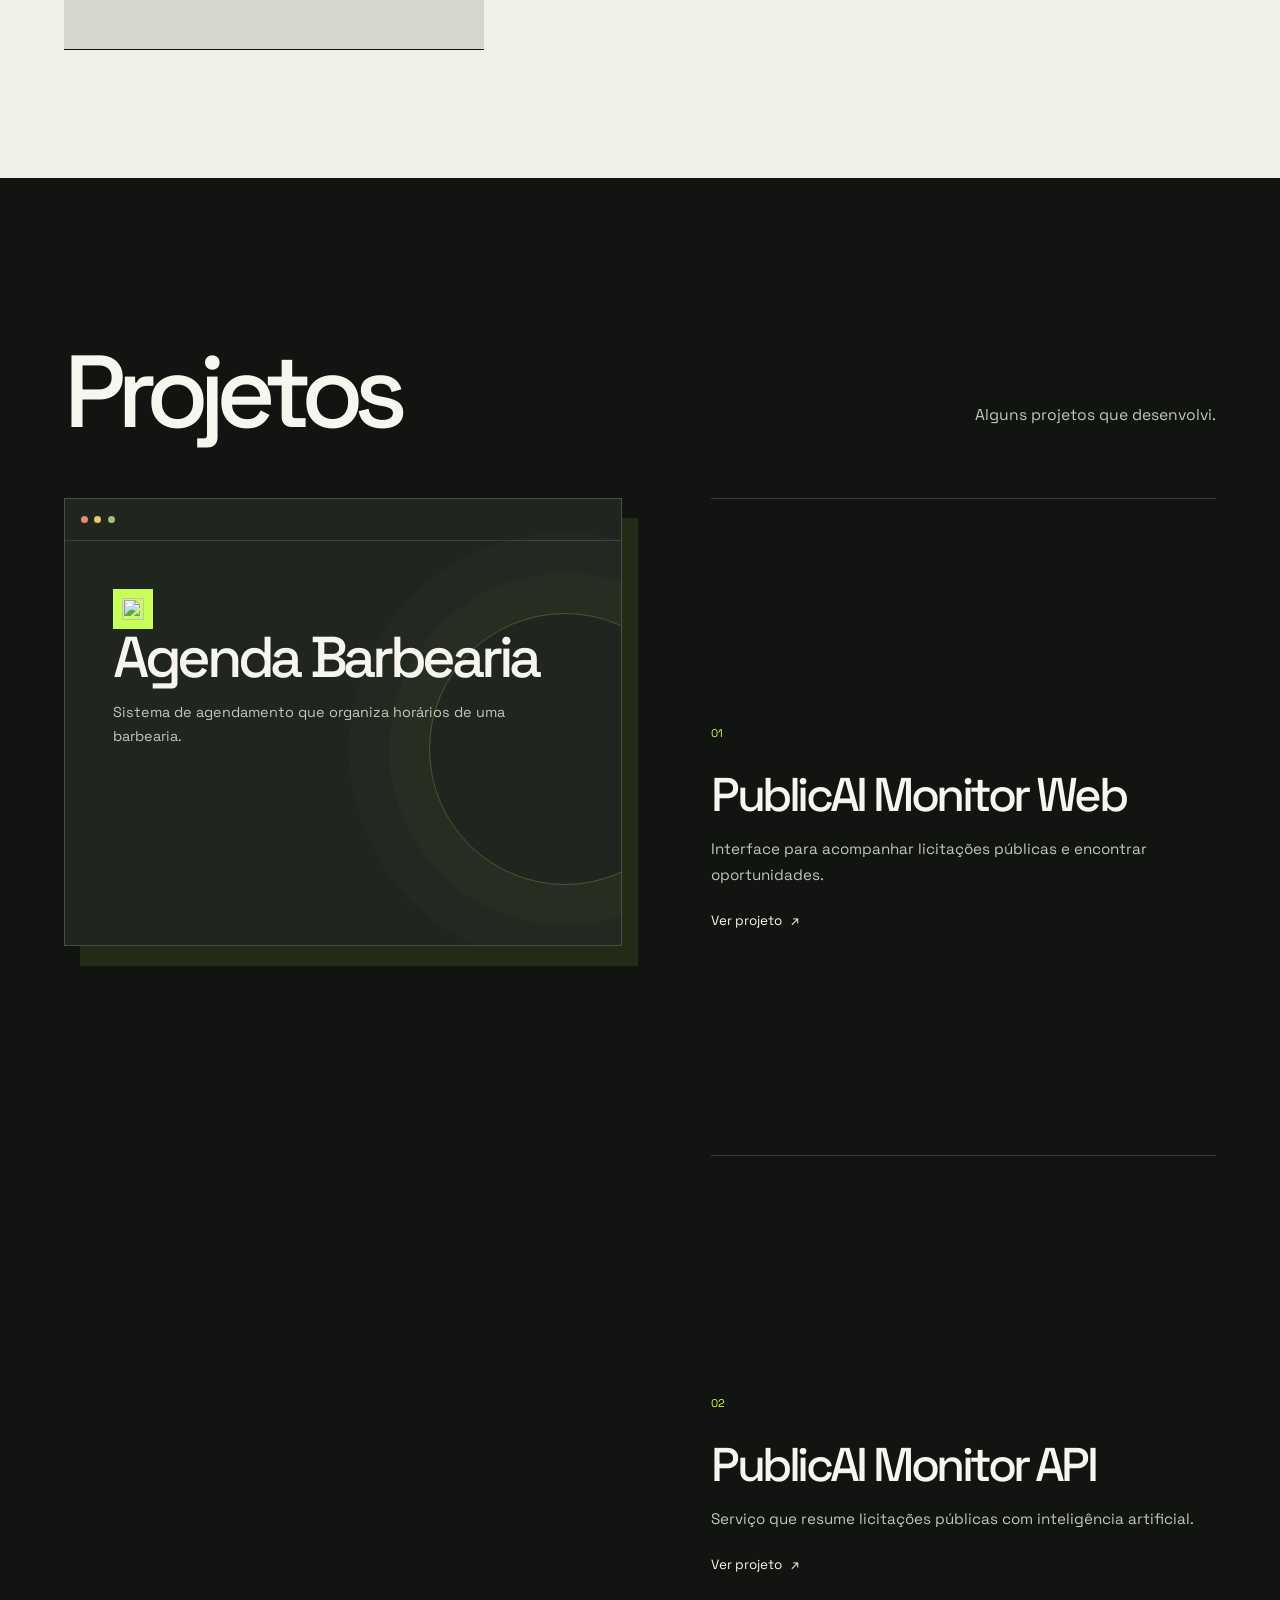
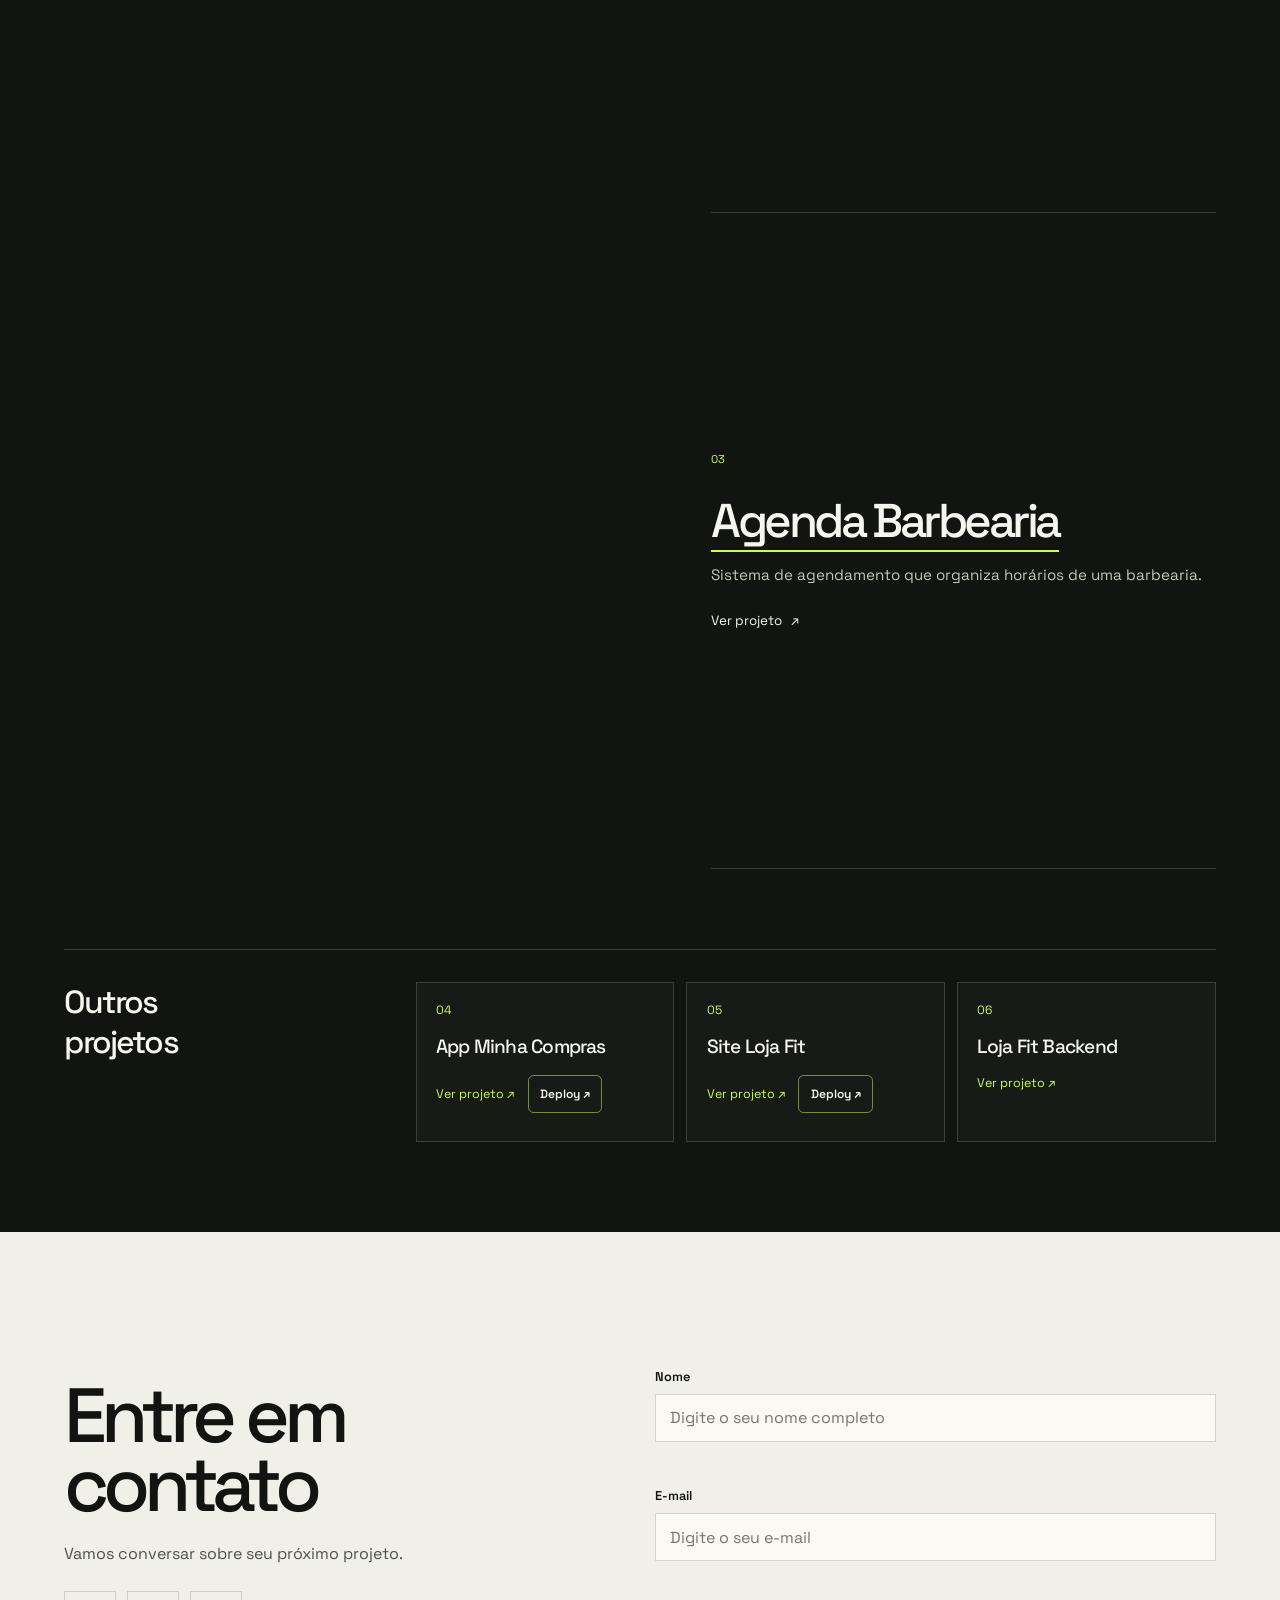
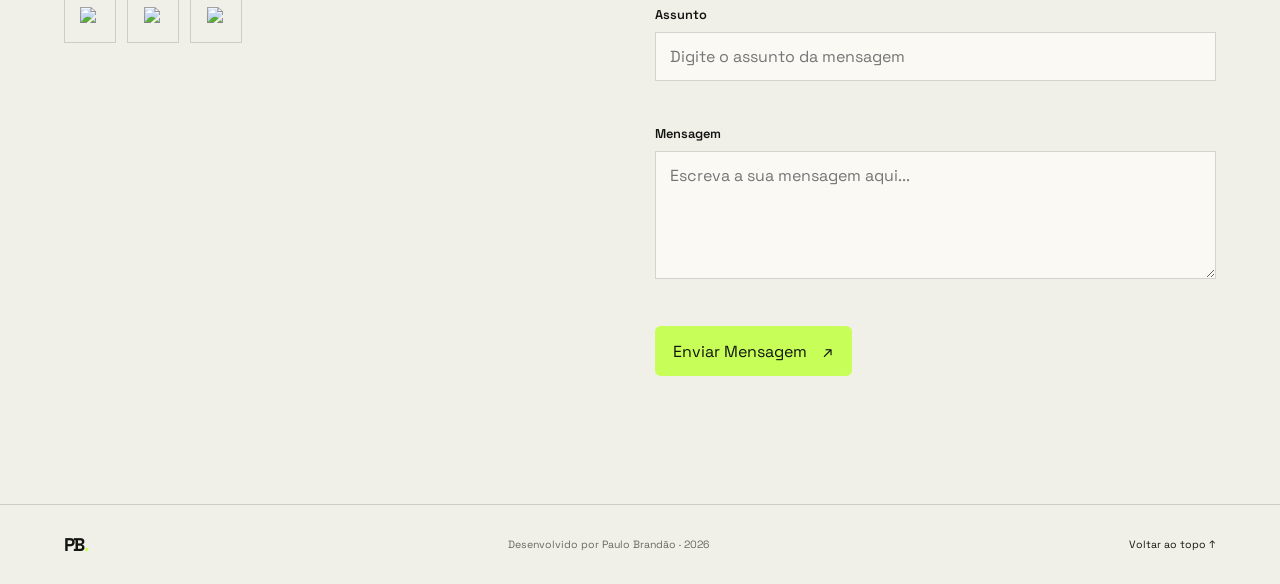
==== commit 7b575782: "Simplify portfolio and add scroll interactions" ====
--- a/index.html
+++ b/index.html
@@ -4,7 +4,7 @@
 
   <link rel="preconnect" href="https://fonts.googleapis.com">
   <link rel="preconnect" href="https://fonts.gstatic.com" crossorigin>
-  <link href="https://fonts.googleapis.com/css2?family=DM+Mono:wght@400;500&family=Space+Grotesk:wght@400;500;600;700&display=swap" rel="stylesheet">
+  <link href="https://fonts.googleapis.com/css2?family=Space+Grotesk:wght@400;500;600;700&display=swap" rel="stylesheet">
 
   <meta charset="UTF-8">
   <meta name="viewport" content="width=device-width, initial-scale=1.0">
@@ -36,11 +36,10 @@
     <section id="hero" class="hero-editorial" aria-labelledby="hero-title">
       <div class="hero-editorial__grid">
         <div class="hero-editorial__copy">
-          <p class="eyebrow"><span class="status-dot"></span> Portfólio · 2026</p>
+          <p class="eyebrow"><span class="status-dot"></span> Desenvolvedor Full Stack</p>
           <h1 id="hero-title">Paulo<br><span>Brandão</span><b aria-hidden="true">.</b></h1>
           <div class="hero-editorial__foot">
-            <p class="hero-role">Desenvolvedor Full Stack</p>
-            <p class="hero-lead">Transformo ideias em código e crio experiências digitais com atenção à interface, à lógica e à qualidade.</p>
+            <p class="hero-lead">Transformo ideias em aplicações web.</p>
             <div class="hero-actions">
               <a class="button button--lime" href="#projects">Explorar projetos <span aria-hidden="true">↓</span></a>
               <a class="text-link" href="assets/curriculo/CurriculoDev.pdf" target="_blank" rel="noopener noreferrer">Ver currículo <span aria-hidden="true">↗</span></a>
@@ -48,35 +47,25 @@
           </div>
         </div>
         <div class="hero-editorial__art">
-          <div class="hero-editorial__index" aria-hidden="true">PB / 26</div>
           <figure class="hero-portrait">
             <img src="./assets/img/eu_ia.png" alt="Ilustração de perfil de Paulo Brandão" fetchpriority="high">
           </figure>
-          <div class="hero-coordinate" aria-hidden="true"><span>WEB</span><span>API</span><span>IA</span></div>
-          <p class="hero-side-note">DESIGN<br>·<br>ENGINEERING</p>
         </div>
       </div>
-      <div class="hero-baseline" aria-label="Áreas de interesse">
-        <span>Frontend</span><span>Backend</span><span>IA generativa</span><span>Qualidade de software</span>
-        <a href="#about">Conheça meu trabalho <span aria-hidden="true">↓</span></a>
+      <div class="hero-baseline">
+        <a href="#projects">Role para ver os projetos <span aria-hidden="true">↓</span></a>
       </div>
     </section>
 
     <section id="about" class="about-editorial section-shell" aria-labelledby="about-title">
-      <div class="section-index"><span>01</span><span>Sobre mim</span></div>
       <div class="about-editorial__content">
         <div class="about-editorial__portrait"><img src="./assets/img/eu_ia.png" alt="Ilustração de perfil de Paulo Brandão" loading="lazy"></div>
         <article class="about-editorial__copy">
-          <p class="eyebrow">TECNOLOGIA COM INTENÇÃO</p>
-          <h2 id="about-title">Curiosidade para explorar.<br><span>Critério para construir.</span></h2>
-          <p class="about-bio">Me chamo Paulo e estou em transição de carreira para a área de tecnologia. Desenvolvo projetos em frontend e backend, aplicando na prática o que aprendo em bootcamps, na faculdade e em projetos pessoais.</p>
+          <h2 id="about-title">Sobre mim</h2>
+          <p class="about-bio">Estudo Análise e Desenvolvimento de Sistemas e crio sites, aplicativos e projetos de automação. Gosto de entender o problema antes de escolher como resolvê-lo.</p>
           <div class="about-links">
             <a href="https://github.com/paulobrandao26" target="_blank" rel="noopener noreferrer">GitHub <span aria-hidden="true">↗</span></a>
             <a href="assets/curriculo/CurriculoDev.pdf" target="_blank" rel="noopener noreferrer">Currículo <span aria-hidden="true">↗</span></a>
-          </div>
-          <div class="profile-stats" aria-label="Estatísticas do GitHub">
-            <div><strong data-profile-followers>—</strong><span>seguidores</span></div>
-            <div><strong data-profile-repos>—</strong><span>repositórios públicos</span></div>
           </div>
         </article>
       </div>
@@ -84,51 +73,45 @@
 
     <section id="projects" class="work-section" aria-labelledby="projects-title">
       <div class="work-section__inner">
-        <div class="section-index section-index--light"><span>02</span><span>Trabalho selecionado</span></div>
         <div class="work-heading">
-          <div><p class="eyebrow">CÓDIGO EM CONTEXTO</p><h2 id="projects-title">Ideias em<br><span>movimento.</span></h2></div>
-          <p>Projetos pessoais onde exploro produto, engenharia e soluções para problemas reais.</p>
+          <div><h2 id="projects-title">Projetos</h2></div>
+          <p>Alguns projetos que desenvolvi.</p>
         </div>
         <div class="project-story" data-moment="pinned-chapters">
           <div class="project-story__stage" id="project-stage" aria-hidden="true">
             <div class="project-window">
-              <div class="project-window__bar"><span></span><span></span><span></span><i>github.com / paulobrandao26</i></div>
+              <div class="project-window__bar"><span></span><span></span><span></span></div>
               <div class="project-window__body">
-                <div class="project-window__topline"><span class="project-window__icon"><img data-stage-icon src="./assets/icons/languages/javascript.svg" alt=""></span><span data-stage-language>JavaScript</span><span class="project-window__public">REPOSITÓRIO PÚBLICO</span></div>
-                <p class="project-window__eyebrow">PROJETO <span data-stage-number>01</span></p>
+                <div class="project-window__topline"><span class="project-window__icon"><img data-stage-icon src="./assets/icons/languages/javascript.svg" alt=""></span></div>
                 <h3 data-stage-name>PublicAI Monitor Web</h3>
                 <p class="project-window__description" data-stage-description>Consulte o código, as tecnologias e a versão publicada deste projeto.</p>
-                <div class="project-window__tags" data-stage-topics><span>Frontend</span><span>Open source</span></div>
-                <span class="project-window__link" data-stage-link>Abrir repositório ↗</span>
               </div>
-              <div class="project-window__footer"><span>PAULO BRANDÃO</span><span>OPEN SOURCE / 2026</span></div>
             </div>
-            <div class="stage-caption"><span>REPOSITÓRIOS SELECIONADOS</span><span>ROLE A PÁGINA PARA EXPLORAR</span></div>
           </div>
           <div class="project-story__chapters" id="project-chapters">
             <article class="project-chapter is-active" data-project="publicai-monitor-web" data-number="01">
-              <p class="project-chapter__type">WEB APP · PROJETO PESSOAL</p><h3>PublicAI Monitor Web</h3>
-              <p data-chapter-description>Consulte o código, as tecnologias e o histórico deste projeto no GitHub.</p>
-              <a href="https://github.com/paulobrandao26/publicai-monitor-web" target="_blank" rel="noopener noreferrer">Ver no GitHub <span aria-hidden="true">↗</span></a>
+              <h3>PublicAI Monitor Web</h3>
+              <p data-chapter-description>Interface para acompanhar licitações públicas e encontrar oportunidades.</p>
+              <a href="https://github.com/paulobrandao26/publicai-monitor-web" target="_blank" rel="noopener noreferrer">Ver projeto <span aria-hidden="true">↗</span></a>
             </article>
             <article class="project-chapter" data-project="publicai-monitor-api" data-number="02">
-              <p class="project-chapter__type">API · PROJETO PESSOAL</p><h3>PublicAI Monitor API</h3>
-              <p data-chapter-description>Consulte o código, as tecnologias e o histórico deste projeto no GitHub.</p>
-              <a href="https://github.com/paulobrandao26/publicai-monitor-api" target="_blank" rel="noopener noreferrer">Ver no GitHub <span aria-hidden="true">↗</span></a>
+              <h3>PublicAI Monitor API</h3>
+              <p data-chapter-description>Serviço que resume licitações públicas com inteligência artificial.</p>
+              <a href="https://github.com/paulobrandao26/publicai-monitor-api" target="_blank" rel="noopener noreferrer">Ver projeto <span aria-hidden="true">↗</span></a>
             </article>
             <article class="project-chapter" data-project="agenda-barbearia" data-number="03">
-              <p class="project-chapter__type">APLICAÇÃO WEB · PROJETO PESSOAL</p><h3>Agenda Barbearia</h3>
-              <p data-chapter-description>Consulte o código, as tecnologias e o histórico deste projeto no GitHub.</p>
-              <a href="https://github.com/paulobrandao26/Agenda-barbearia" target="_blank" rel="noopener noreferrer">Ver no GitHub <span aria-hidden="true">↗</span></a>
+              <h3>Agenda Barbearia</h3>
+              <p data-chapter-description>Sistema de agendamento que organiza horários de uma barbearia.</p>
+              <a href="https://github.com/paulobrandao26/Agenda-barbearia" target="_blank" rel="noopener noreferrer">Ver projeto <span aria-hidden="true">↗</span></a>
             </article>
           </div>
         </div>
         <div class="project-archive">
-          <div><p class="eyebrow">MAIS EXPERIMENTOS</p><h3>Outros repositórios</h3></div>
+          <div><h3>Outros projetos</h3></div>
           <ul id="project-archive-list">
-            <li><a href="https://github.com/paulobrandao26/app-minha-compras" target="_blank" rel="noopener noreferrer"><span>App Minha Compras</span><span>↗</span></a></li>
-            <li><a href="https://github.com/paulobrandao26/Site-lojaFit" target="_blank" rel="noopener noreferrer"><span>Site Loja Fit</span><span>↗</span></a></li>
-            <li><a href="https://github.com/paulobrandao26/loja-fit-backend" target="_blank" rel="noopener noreferrer"><span>Loja Fit Backend</span><span>↗</span></a></li>
+            <li data-archive-repo="app-minha-compras"><span class="archive-number">04</span><div><h4 class="archive-title" data-archive-name>App Minha Compras</h4><div class="archive-actions"><a data-archive-github href="https://github.com/paulobrandao26/app-minha-compras" target="_blank" rel="noopener noreferrer">Ver projeto ↗</a><a class="button button--deploy" data-archive-deploy href="https://app-minha-compras.vercel.app" target="_blank" rel="noopener noreferrer">Deploy ↗</a></div></div></li>
+            <li data-archive-repo="site-lojafit"><span class="archive-number">05</span><div><h4 class="archive-title" data-archive-name>Site Loja Fit</h4><div class="archive-actions"><a data-archive-github href="https://github.com/paulobrandao26/Site-lojaFit" target="_blank" rel="noopener noreferrer">Ver projeto ↗</a><a class="button button--deploy" data-archive-deploy href="https://site-loja-fit-da-i2ideias.vercel.app" target="_blank" rel="noopener noreferrer">Deploy ↗</a></div></div></li>
+            <li data-archive-repo="loja-fit-backend"><span class="archive-number">06</span><div><h4 class="archive-title" data-archive-name>Loja Fit Backend</h4><div class="archive-actions"><a data-archive-github href="https://github.com/paulobrandao26/loja-fit-backend" target="_blank" rel="noopener noreferrer">Ver projeto ↗</a></div></div></li>
           </ul>
         </div>
       </div>
@@ -137,11 +120,9 @@
     <section id="contact" class="contact-section section-shell" aria-labelledby="contact-title">
 
     <!-- REDES SOCIAIS -->
-    <div class="section-index"><span>03</span><span>Contato</span></div>
     <article class="contact-info">
-        <p class="eyebrow">PRÓXIMO CAPÍTULO</p>
-        <h2 id="contact-title">Vamos construir<br><span>algo relevante?</span></h2>
-        <p>Se você tem um desafio interessante, vamos conversar.</p>
+        <h2 id="contact-title">Entre em contato</h2>
+        <p>Vamos conversar sobre seu próximo projeto.</p>
 
         <div class="social-container">
             <a href="https://www.linkedin.com/in/paulo-brandao-b7386a179/" target="_blank" rel="noopener noreferrer" class="social-icon" aria-label="LinkedIn">
--- a/assets/css/portfolio.css
+++ b/assets/css/portfolio.css
@@ -9,7 +9,7 @@
   --muted: #777b70;
   --lime: #c7ff58;
   --font-display: "Space Grotesk", Arial, sans-serif;
-  --font-mono: "DM Mono", monospace;
+  --font-mono: "Space Grotesk", Arial, sans-serif;
   --ease-out: cubic-bezier(0.2, 0.8, 0.2, 1);
   --page-width: 82rem;
   --page-gutter: clamp(1.25rem, 5vw, 5rem);
@@ -75,9 +75,12 @@
 .site-nav { display: flex; gap: clamp(1.25rem, 3vw, 3rem); }
 .site-nav a,
 .header-cta { font-size: 0.88rem; font-weight: 500; }
-.site-nav a { color: rgba(246, 246, 239, 0.7); transition: color 160ms ease; }
+.site-nav a { position: relative; color: rgba(246, 246, 239, 0.7); transition: color 160ms ease; }
+.site-nav a::after { position: absolute; right: 0; bottom: -0.35rem; left: 0; height: 1px; background: var(--lime); content: ""; transform: scaleX(0); transform-origin: left; transition: transform 180ms var(--ease-out); }
 .site-nav a:hover,
 .site-nav a:focus-visible { color: #fff; }
+.site-nav a:hover::after,
+.site-nav a:focus-visible::after { transform: scaleX(1); }
 .header-cta {
   display: inline-flex;
   align-items: center;
@@ -135,12 +138,12 @@
 .project-window__footer,
 .stage-caption,
 .project-chapter__type {
-  font-family: var(--font-mono);
-  font-size: 0.7rem;
+  font-family: var(--font-display);
+  font-size: 0.8rem;
   font-weight: 400;
-  letter-spacing: 0.08em;
+  letter-spacing: 0.01em;
   line-height: 1.5;
-  text-transform: uppercase;
+  text-transform: none;
 }
 .eyebrow { display: flex; align-items: center; gap: 0.65rem; margin: 0; color: var(--muted); }
 .hero-editorial .eyebrow { color: #c2c8bc; }
@@ -203,7 +206,7 @@
   background: var(--lime);
   clip-path: polygon(8% 0, 100% 8%, 92% 100%, 0 93%);
 }
-.hero-portrait img { width: 100%; height: 100%; object-fit: cover; object-position: center 28%; mix-blend-mode: multiply; }
+.hero-portrait img { width: 100%; height: 100%; object-fit: cover; object-position: center 28%; mix-blend-mode: normal; }
 .hero-coordinate { position: absolute; z-index: 2; right: 3%; bottom: 12%; display: grid; gap: 0.4rem; color: var(--lime); }
 .hero-coordinate span { display: grid; place-items: center; width: 2.4rem; height: 2.4rem; border: 1px solid rgba(199, 255, 88, 0.4); border-radius: 50%; }
 .hero-side-note { position: absolute; top: 28%; right: -1%; color: #c2c8bc; line-height: 1.7; writing-mode: vertical-rl; }
@@ -216,10 +219,9 @@
   margin: 0 auto;
   border-top: 1px solid rgba(255, 255, 255, 0.16);
   color: #c2c8bc;
-  font-family: var(--font-mono);
-  font-size: 0.68rem;
-  letter-spacing: 0.06em;
-  text-transform: uppercase;
+  font-family: var(--font-display);
+  font-size: 0.8rem;
+  letter-spacing: 0;
 }
 .hero-baseline a { display: inline-flex; gap: 0.6rem; margin-left: auto; color: var(--lime); }
 
@@ -227,10 +229,22 @@
 .section-index { display: flex; align-items: center; gap: 1rem; color: var(--muted); }
 .section-index span:first-child { color: #8e9c77; }
 .about-editorial__content { display: grid; grid-template-columns: minmax(18rem, 0.8fr) minmax(0, 1.2fr); gap: clamp(3rem, 8vw, 8rem); align-items: center; margin-top: 3.3rem; }
-.about-editorial__portrait { position: relative; overflow: hidden; aspect-ratio: 0.88; background: #d7d6cc; }
+.about-editorial__portrait { position: relative; overflow: hidden; aspect-ratio: 0.88; background: #d7d6cc; view-timeline-name: --portrait-view; view-timeline-axis: block; }
 .about-editorial__portrait::after { position: absolute; right: 0; bottom: 0; left: 0; height: 1px; background: var(--ink); content: ""; }
 .about-editorial__portrait img { width: 100%; height: 100%; object-fit: cover; object-position: center 25%; filter: grayscale(100%); transition: filter 500ms ease, transform 700ms var(--ease-out); }
-.about-editorial__portrait:hover img { filter: grayscale(0); transform: scale(1.025); }
+.about-editorial__portrait.is-scroll-visible img { filter: grayscale(0); }
+.about-editorial__portrait:hover img { transform: scale(1.025); }
+@keyframes portrait-colour-cycle {
+  0%, 100% { filter: grayscale(100%); }
+  38%, 62% { filter: grayscale(0); }
+}
+@supports (animation-timeline: view()) {
+  .about-editorial__portrait img {
+    animation: portrait-colour-cycle linear both;
+    animation-timeline: view();
+    animation-range: entry 0% exit 100%;
+  }
+}
 .about-editorial__copy { max-width: 46rem; }
 .about-editorial__copy h2 { margin: 1.25rem 0 1.6rem; font-size: clamp(2.3rem, 5vw, 4.5rem); font-weight: 500; line-height: 0.98; letter-spacing: -0.075em; }
 .about-editorial__copy h2 span { color: #818675; }
@@ -283,21 +297,32 @@
 .project-chapter.is-active { opacity: 1; }
 .project-chapter::before { margin-bottom: 2rem; color: var(--lime); content: attr(data-number); font-family: var(--font-mono); font-size: 0.7rem; }
 .project-chapter__type { margin: 0 0 0.85rem; color: #aab0a4; font-size: 0.62rem; }
-.project-chapter h3 { margin: 0; font-size: clamp(2rem, 3.7vw, 3.4rem); font-weight: 500; line-height: 0.98; letter-spacing: -0.075em; }
+.project-chapter h3 { position: relative; width: fit-content; margin: 0; font-size: clamp(2rem, 3.7vw, 3.4rem); font-weight: 500; line-height: 0.98; letter-spacing: -0.075em; }
+.project-chapter h3::after { position: absolute; right: 0; bottom: -0.15em; left: 0; height: 2px; background: var(--lime); content: ""; transform: scaleX(0); transform-origin: left; transition: transform 280ms var(--ease-out); }
+.project-chapter.is-active h3::after,
+.project-chapter:hover h3::after { transform: scaleX(1); }
 .project-chapter > p:not(.project-chapter__type) { max-width: 34rem; margin: 1.1rem 0 1.5rem; color: #c2c8bc; font-size: 0.95rem; line-height: 1.7; }
 .project-chapter > a { align-self: flex-start; color: var(--lime); font-size: 0.84rem; }
 .project-chapter > a span { display: inline-block; margin-left: 0.35rem; transition: transform 160ms var(--ease-out); }
 .project-chapter > a:hover span { transform: translate(2px, -2px); }
 .project-chapter__deploy { margin-top: 0.8rem; }
 
-.project-archive { display: grid; grid-template-columns: 0.75fr 1.25fr; gap: 3rem; margin-top: 5rem; padding-top: 2rem; border-top: 1px solid rgba(255, 255, 255, 0.18); }
+.project-archive { display: grid; grid-template-columns: 0.55fr 1.45fr; gap: 3rem; margin-top: 5rem; padding-top: 2rem; border-top: 1px solid rgba(255, 255, 255, 0.18); }
 .project-archive .eyebrow { color: var(--lime); }
-.project-archive h3 { margin: 0.65rem 0; font-size: 1.2rem; font-weight: 500; }
-.project-archive ul { display: grid; grid-template-columns: repeat(3, minmax(0, 1fr)); gap: 0 1rem; margin: 0; padding: 0; list-style: none; }
-.project-archive li { border-bottom: 1px solid rgba(255, 255, 255, 0.18); }
-.project-archive li a { display: flex; justify-content: space-between; gap: 0.6rem; padding: 0.9rem 0; color: #d8dcd4; font-size: 0.78rem; }
-.project-archive li a span:last-child { color: #a8afa2; font-family: var(--font-mono); font-size: 0.63rem; }
-.project-archive li a:hover span:first-child { color: var(--lime); }
+.project-archive h3 { max-width: 10ch; margin: 0; font-size: clamp(1.6rem, 2.5vw, 2.3rem); font-weight: 500; letter-spacing: -0.06em; }
+.project-archive ul { display: grid; grid-template-columns: repeat(3, minmax(0, 1fr)); gap: 0.75rem; margin: 0; padding: 0; list-style: none; }
+.project-archive li { display: grid; align-content: start; grid-template-columns: 1fr; gap: 1rem; min-height: 10rem; padding: 1.2rem; border: 1px solid rgba(255, 255, 255, 0.16); background: rgba(255, 255, 255, 0.025); transition: transform 180ms var(--ease-out), border-color 180ms ease, background-color 180ms ease; }
+.project-archive li:hover { transform: translateY(-2px); border-color: rgba(199, 255, 88, 0.6); background: rgba(255, 255, 255, 0.055); }
+.archive-number { color: var(--lime); font-family: var(--font-mono); font-size: 0.75rem; }
+.archive-title { margin: 0; font-size: 1.2rem; font-weight: 500; letter-spacing: -0.04em; }
+.archive-actions { display: flex; flex-wrap: wrap; align-items: center; gap: 0.8rem; margin-top: 1rem; }
+.archive-actions > a:not(.button) { color: var(--lime); font-size: 0.78rem; }
+.button--deploy { min-height: 2.35rem; padding: 0.45rem 0.7rem; border-color: rgba(199, 255, 88, 0.52); background: transparent; color: var(--lime); font-size: 0.75rem; }
+.button--deploy:hover { transform: translateY(-2px); border-color: var(--lime); background: var(--lime); color: var(--ink); }
+.project-chapter__deploy { margin-top: 0.8rem; }
+.project-chapter > a:not(.button) { transition: transform 160ms var(--ease-out), color 160ms ease; }
+.project-chapter > a:not(.button):hover { transform: translateX(3px); color: #e1ffab; }
+.project-chapter .button--deploy { margin-top: 0.8rem; }
 
 .contact-section { display: grid; grid-template-columns: 1fr 1.15fr; gap: 2rem clamp(3rem, 8vw, 8rem); }
 .contact-section > .section-index { grid-column: 1 / -1; }
@@ -383,6 +408,7 @@
   .project-chapter h3 { font-size: clamp(2rem, 9vw, 3rem); }
   .project-archive { grid-template-columns: 1fr; gap: 1rem; margin-top: 3rem; }
   .project-archive ul { grid-template-columns: 1fr; }
+  .project-archive li { min-height: 0; }
   .contact-section { grid-template-columns: 1fr; gap: 2.5rem; }
   .contact-section > .section-index { grid-column: auto; }
   .contact-info h2 { font-size: clamp(3rem, 12vw, 4.5rem); }
@@ -402,6 +428,7 @@
 
 @media (prefers-reduced-motion: reduce) {
   html { scroll-behavior: auto; }
+  .about-editorial__portrait img { animation: none; filter: none; }
   .project-story__stage { position: static; }
   .project-chapter { min-height: 0; opacity: 1; }
   *, *::before, *::after { animation-duration: 0.01ms !important; animation-iteration-count: 1 !important; scroll-behavior: auto !important; transition-duration: 0.01ms !important; }
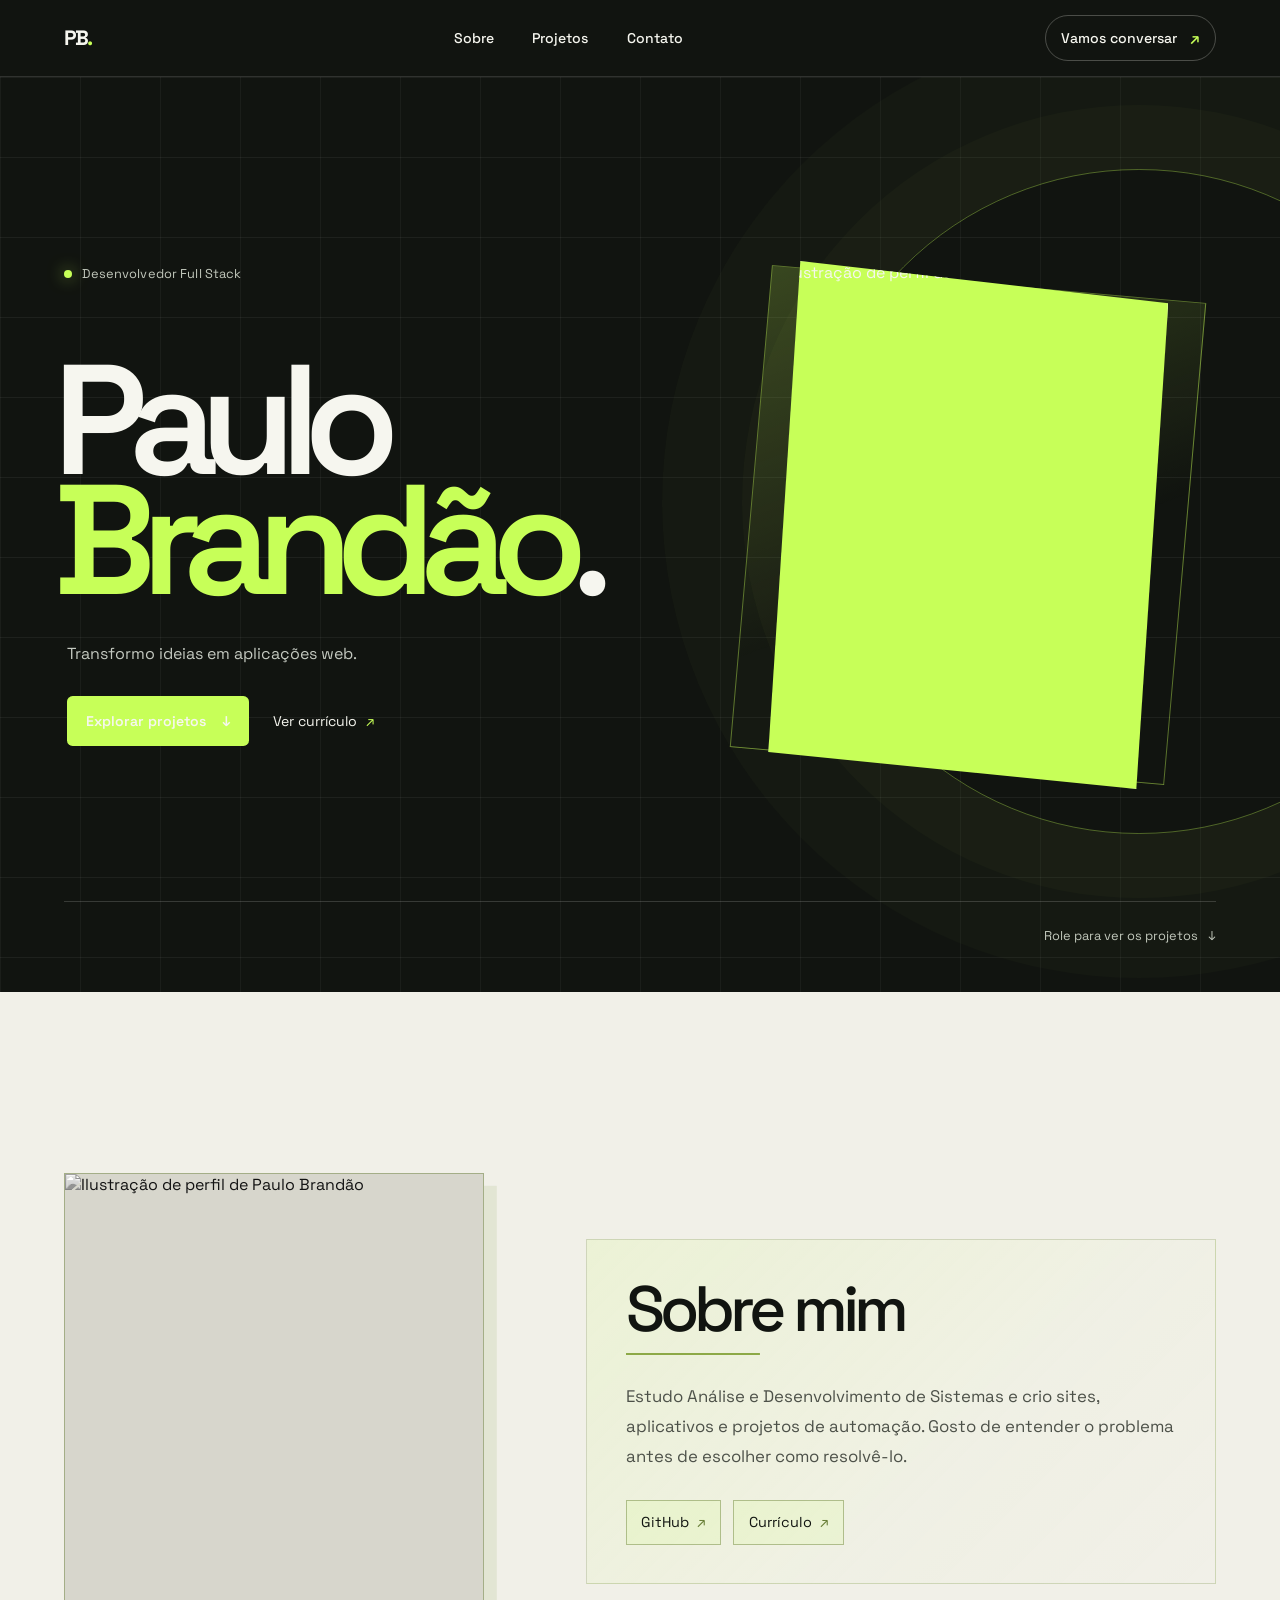
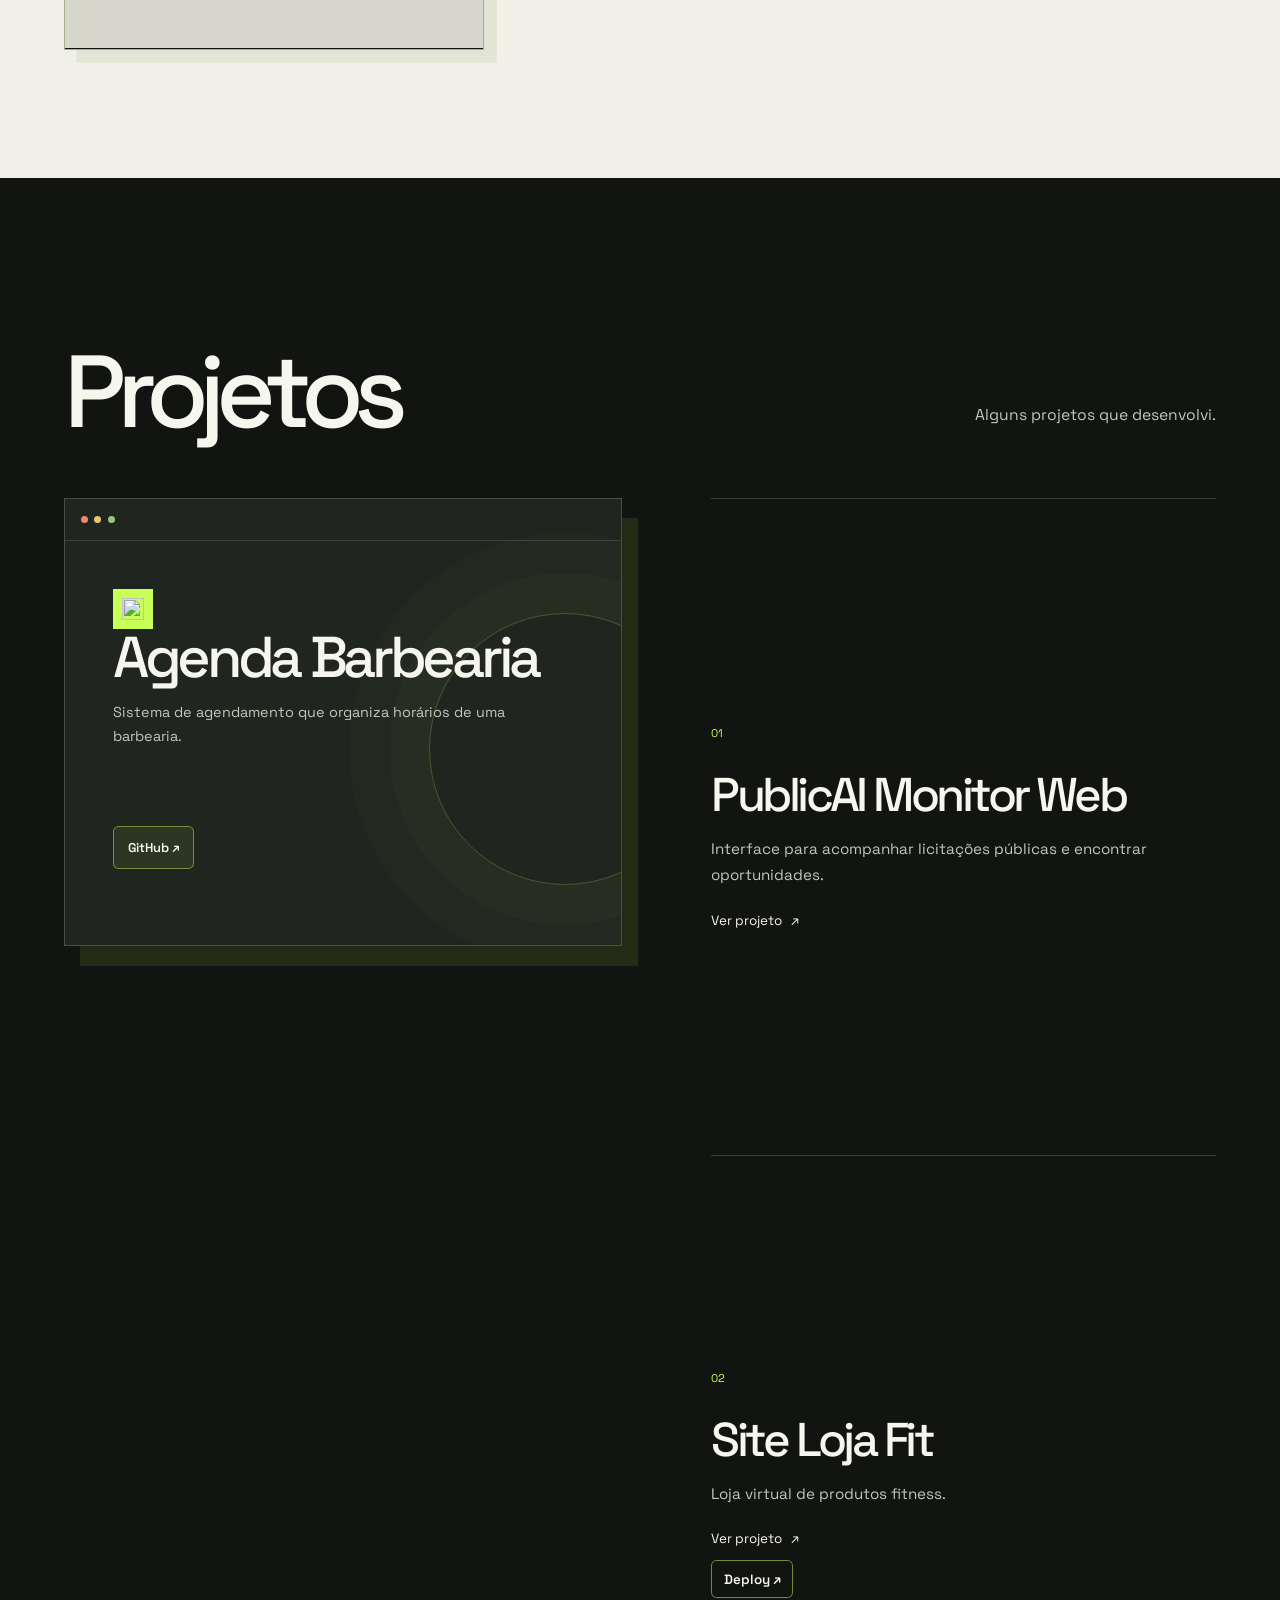
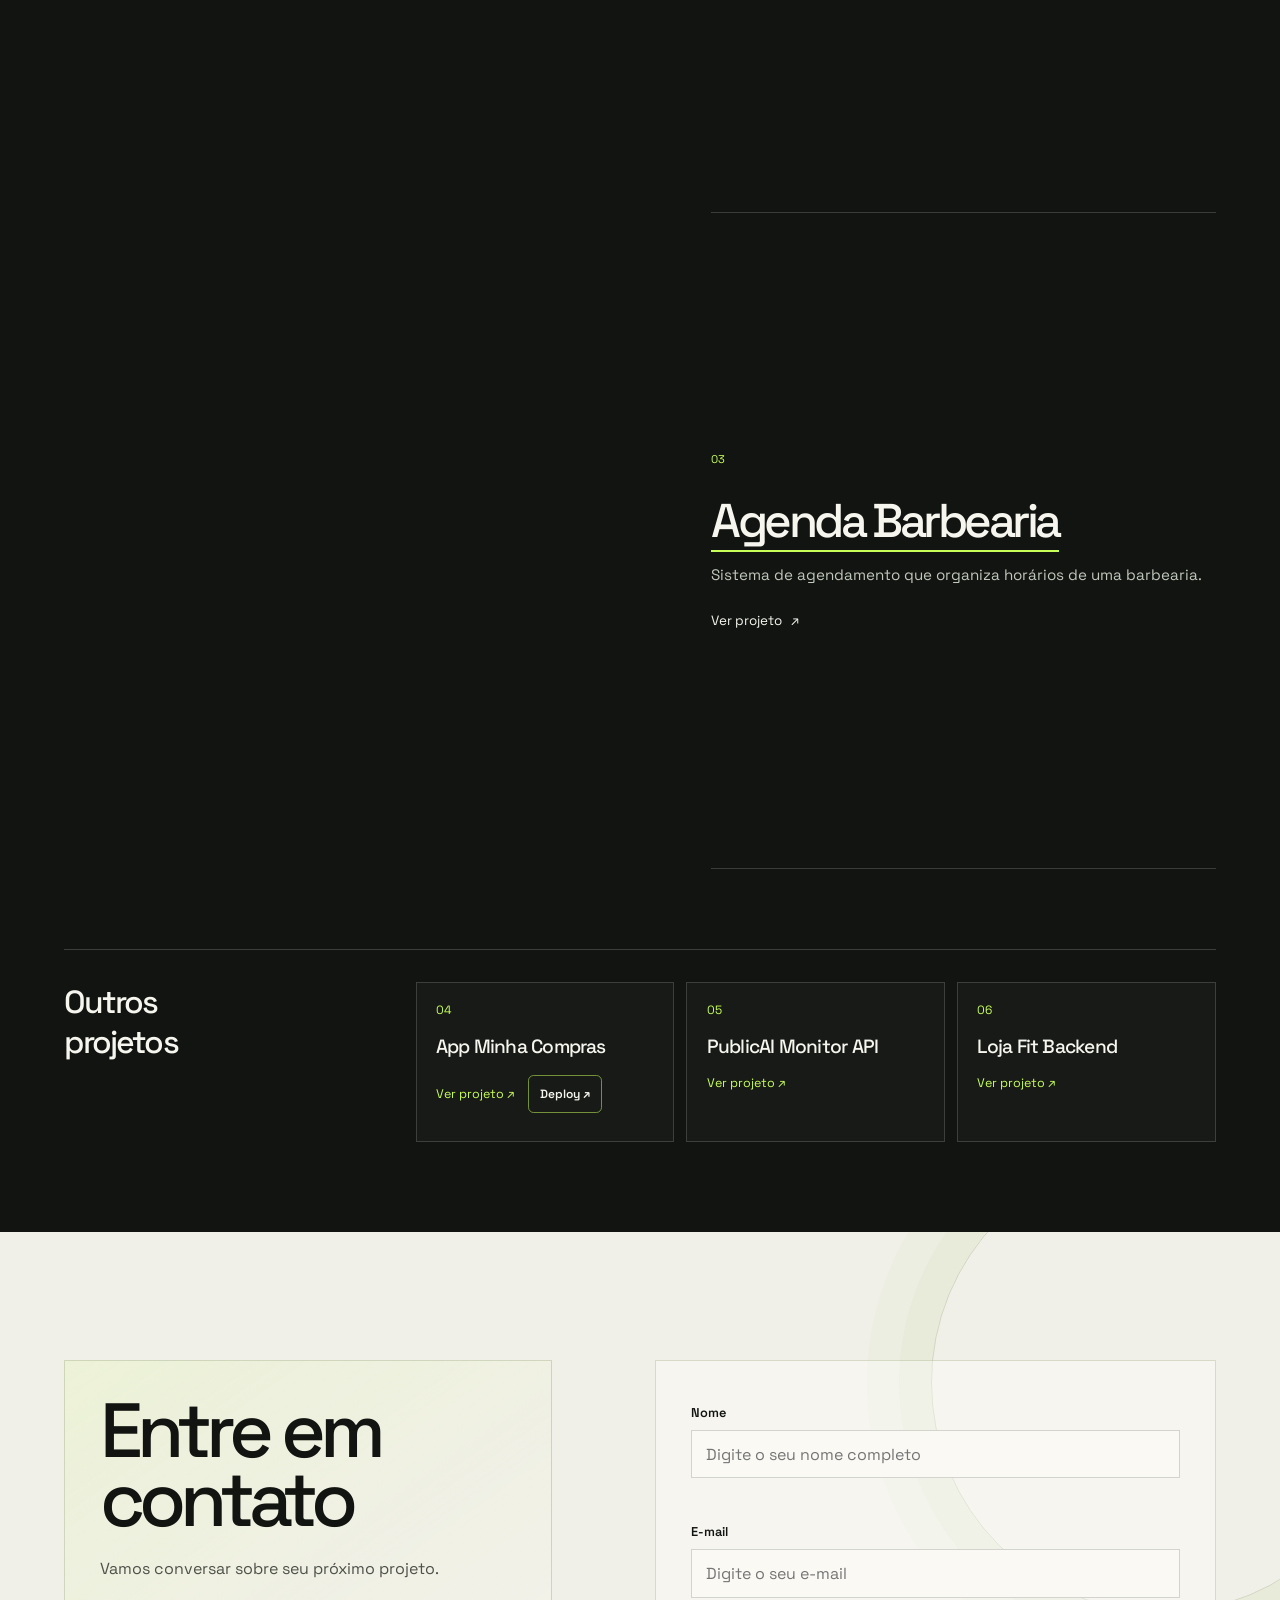
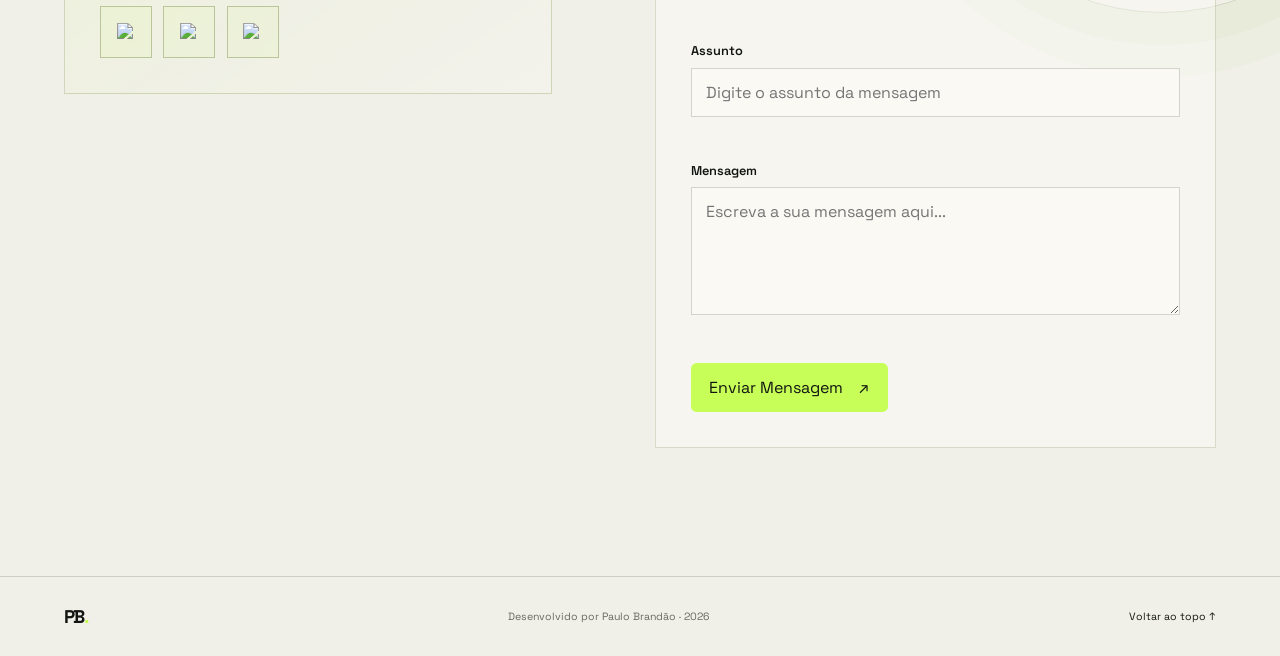
==== commit 2a63a4cf: "Feature Loja Fit in project showcase" ====
--- a/index.html
+++ b/index.html
@@ -78,13 +78,17 @@
           <p>Alguns projetos que desenvolvi.</p>
         </div>
         <div class="project-story" data-moment="pinned-chapters">
-          <div class="project-story__stage" id="project-stage" aria-hidden="true">
+          <div class="project-story__stage" id="project-stage" aria-label="Prévia do projeto selecionado">
             <div class="project-window">
               <div class="project-window__bar"><span></span><span></span><span></span></div>
               <div class="project-window__body">
                 <div class="project-window__topline"><span class="project-window__icon"><img data-stage-icon src="./assets/icons/languages/javascript.svg" alt=""></span></div>
                 <h3 data-stage-name>PublicAI Monitor Web</h3>
-                <p class="project-window__description" data-stage-description>Consulte o código, as tecnologias e a versão publicada deste projeto.</p>
+                <p class="project-window__description" data-stage-description>Interface para acompanhar licitações públicas e encontrar oportunidades.</p>
+                <div class="project-window__actions">
+                  <a class="button button--outline" data-stage-github href="https://github.com/paulobrandao26/publicai-monitor-web" target="_blank" rel="noopener noreferrer">GitHub ↗</a>
+                  <a class="button button--deploy" data-stage-deploy href="https://publicai-monitor-web.vercel.app" target="_blank" rel="noopener noreferrer">Deploy ↗</a>
+                </div>
               </div>
             </div>
           </div>
@@ -94,10 +98,11 @@
               <p data-chapter-description>Interface para acompanhar licitações públicas e encontrar oportunidades.</p>
               <a href="https://github.com/paulobrandao26/publicai-monitor-web" target="_blank" rel="noopener noreferrer">Ver projeto <span aria-hidden="true">↗</span></a>
             </article>
-            <article class="project-chapter" data-project="publicai-monitor-api" data-number="02">
-              <h3>PublicAI Monitor API</h3>
-              <p data-chapter-description>Serviço que resume licitações públicas com inteligência artificial.</p>
-              <a href="https://github.com/paulobrandao26/publicai-monitor-api" target="_blank" rel="noopener noreferrer">Ver projeto <span aria-hidden="true">↗</span></a>
+            <article class="project-chapter" data-project="site-lojafit" data-number="02" data-language="TypeScript">
+              <h3>Site Loja Fit</h3>
+              <p data-chapter-description>Loja virtual de produtos fitness.</p>
+              <a href="https://github.com/paulobrandao26/Site-lojaFit" target="_blank" rel="noopener noreferrer">Ver projeto <span aria-hidden="true">↗</span></a>
+              <a class="button button--deploy project-chapter__deploy" data-deploy-link href="https://site-loja-fit-da-i2ideias.vercel.app" target="_blank" rel="noopener noreferrer">Deploy ↗</a>
             </article>
             <article class="project-chapter" data-project="agenda-barbearia" data-number="03">
               <h3>Agenda Barbearia</h3>
@@ -110,7 +115,7 @@
           <div><h3>Outros projetos</h3></div>
           <ul id="project-archive-list">
             <li data-archive-repo="app-minha-compras"><span class="archive-number">04</span><div><h4 class="archive-title" data-archive-name>App Minha Compras</h4><div class="archive-actions"><a data-archive-github href="https://github.com/paulobrandao26/app-minha-compras" target="_blank" rel="noopener noreferrer">Ver projeto ↗</a><a class="button button--deploy" data-archive-deploy href="https://app-minha-compras.vercel.app" target="_blank" rel="noopener noreferrer">Deploy ↗</a></div></div></li>
-            <li data-archive-repo="site-lojafit"><span class="archive-number">05</span><div><h4 class="archive-title" data-archive-name>Site Loja Fit</h4><div class="archive-actions"><a data-archive-github href="https://github.com/paulobrandao26/Site-lojaFit" target="_blank" rel="noopener noreferrer">Ver projeto ↗</a><a class="button button--deploy" data-archive-deploy href="https://site-loja-fit-da-i2ideias.vercel.app" target="_blank" rel="noopener noreferrer">Deploy ↗</a></div></div></li>
+            <li data-archive-repo="publicai-monitor-api"><span class="archive-number">05</span><div><h4 class="archive-title" data-archive-name>PublicAI Monitor API</h4><div class="archive-actions"><a data-archive-github href="https://github.com/paulobrandao26/publicai-monitor-api" target="_blank" rel="noopener noreferrer">Ver projeto ↗</a></div></div></li>
             <li data-archive-repo="loja-fit-backend"><span class="archive-number">06</span><div><h4 class="archive-title" data-archive-name>Loja Fit Backend</h4><div class="archive-actions"><a data-archive-github href="https://github.com/paulobrandao26/loja-fit-backend" target="_blank" rel="noopener noreferrer">Ver projeto ↗</a></div></div></li>
           </ul>
         </div>
--- a/assets/css/portfolio.css
+++ b/assets/css/portfolio.css
@@ -22,6 +22,7 @@
 html { scroll-behavior: smooth; scroll-padding-top: 5rem; }
 body.portfolio-page {
   min-width: 320px;
+  overflow-x: clip;
   margin: 0;
   background: var(--paper);
   color: var(--ink);
@@ -229,7 +230,7 @@
 .section-index { display: flex; align-items: center; gap: 1rem; color: var(--muted); }
 .section-index span:first-child { color: #8e9c77; }
 .about-editorial__content { display: grid; grid-template-columns: minmax(18rem, 0.8fr) minmax(0, 1.2fr); gap: clamp(3rem, 8vw, 8rem); align-items: center; margin-top: 3.3rem; }
-.about-editorial__portrait { position: relative; overflow: hidden; aspect-ratio: 0.88; background: #d7d6cc; view-timeline-name: --portrait-view; view-timeline-axis: block; }
+.about-editorial__portrait { position: relative; overflow: hidden; aspect-ratio: 0.88; border: 1px solid rgba(102, 124, 52, 0.45); background: #d7d6cc; box-shadow: 0.8rem 0.8rem 0 rgba(113, 144, 57, 0.12); view-timeline-name: --portrait-view; view-timeline-axis: block; }
 .about-editorial__portrait::after { position: absolute; right: 0; bottom: 0; left: 0; height: 1px; background: var(--ink); content: ""; }
 .about-editorial__portrait img { width: 100%; height: 100%; object-fit: cover; object-position: center 25%; filter: grayscale(100%); transition: filter 500ms ease, transform 700ms var(--ease-out); }
 .about-editorial__portrait.is-scroll-visible img { filter: grayscale(0); }
@@ -245,13 +246,15 @@
     animation-range: entry 0% exit 100%;
   }
 }
-.about-editorial__copy { max-width: 46rem; }
-.about-editorial__copy h2 { margin: 1.25rem 0 1.6rem; font-size: clamp(2.3rem, 5vw, 4.5rem); font-weight: 500; line-height: 0.98; letter-spacing: -0.075em; }
+.about-editorial__copy { max-width: 46rem; padding: clamp(1.4rem, 3vw, 2.4rem); border: 1px solid rgba(102, 124, 52, 0.24); background: linear-gradient(135deg, rgba(199, 255, 88, 0.13), rgba(199, 255, 88, 0.025) 62%, transparent); }
+.about-editorial__copy h2 { position: relative; width: fit-content; margin: 0 0 1.6rem; padding-bottom: 0.22em; font-size: clamp(2.3rem, 5vw, 4.5rem); font-weight: 500; line-height: 0.98; letter-spacing: -0.075em; }
+.about-editorial__copy h2::after { position: absolute; right: 0; bottom: 0; left: 0; height: 2px; background: #8da947; content: ""; transform: scaleX(0.48); transform-origin: left; }
 .about-editorial__copy h2 span { color: #818675; }
 .about-bio { max-width: 43rem; margin: 0; color: #4d5149; font-size: 1.05rem; line-height: 1.8; }
-.about-links { display: flex; gap: 1.5rem; margin-top: 1.8rem; }
-.about-links a { padding-bottom: 0.3rem; border-bottom: 1px solid var(--ink); font-size: 0.9rem; }
-.about-links a span { margin-left: 0.4rem; color: #667c34; }
+.about-links { display: flex; flex-wrap: wrap; gap: 0.75rem; margin-top: 1.8rem; }
+.about-links a { display: inline-flex; align-items: center; gap: 0.5rem; min-height: 2.8rem; padding: 0.65rem 0.9rem; border: 1px solid rgba(102, 124, 52, 0.45); background: rgba(199, 255, 88, 0.12); font-size: 0.9rem; transition: transform 180ms var(--ease-out), background 180ms ease, border-color 180ms ease, box-shadow 180ms ease; }
+.about-links a:hover { transform: translateY(-2px); border-color: #829c43; background: rgba(199, 255, 88, 0.38); box-shadow: 0 0.4rem 1.2rem rgba(102, 124, 52, 0.12); }
+.about-links a span { color: #667c34; }
 .profile-stats { display: flex; gap: clamp(2rem, 5vw, 4rem); margin-top: 3rem; padding-top: 1.2rem; border-top: 1px solid var(--line); }
 .profile-stats div { display: grid; gap: 0.3rem; }
 .profile-stats strong { font-size: 2rem; font-weight: 500; letter-spacing: -0.06em; font-variant-numeric: tabular-nums; }
@@ -286,6 +289,11 @@
 .project-window__eyebrow span { color: var(--lime); }
 .project-window__body h3 { position: relative; max-width: 12ch; margin: 0; font-size: clamp(2rem, 4.5vw, 4rem); font-weight: 500; line-height: 0.98; letter-spacing: -0.075em; }
 .project-window__description { position: relative; max-width: 32rem; margin: 1rem 0 0; color: #c2c8bc; font-size: 0.9rem; line-height: 1.65; }
+.project-window__actions { position: relative; display: flex; flex-wrap: wrap; gap: 0.65rem; margin-top: auto; padding-top: 1.5rem; }
+.project-window__actions .button { min-height: 2.65rem; padding: 0.55rem 0.85rem; font-size: 0.8rem; }
+.project-window__actions [hidden] { display: none; }
+.button--outline { border-color: rgba(199, 255, 88, 0.45); background: rgba(199, 255, 88, 0.08); color: #e7f4d1; }
+.button--outline:hover { transform: translateY(-2px); border-color: var(--lime); background: rgba(199, 255, 88, 0.2); }
 .project-window__tags { position: relative; display: flex; flex-wrap: wrap; gap: 0.5rem; margin-top: 1.2rem; }
 .project-window__tags span { padding: 0.35rem 0.55rem; border: 1px solid rgba(255, 255, 255, 0.18); color: #d6d9d1; font-family: var(--font-mono); font-size: 0.62rem; }
 .project-window__link { position: relative; align-self: flex-start; margin-top: auto; padding-top: 1.35rem; color: var(--lime); font-size: 0.83rem; }
@@ -324,16 +332,18 @@
 .project-chapter > a:not(.button):hover { transform: translateX(3px); color: #e1ffab; }
 .project-chapter .button--deploy { margin-top: 0.8rem; }
 
-.contact-section { display: grid; grid-template-columns: 1fr 1.15fr; gap: 2rem clamp(3rem, 8vw, 8rem); }
+.contact-section { position: relative; isolation: isolate; display: grid; grid-template-columns: 1fr 1.15fr; gap: 2rem clamp(3rem, 8vw, 8rem); overflow: clip; }
+.contact-section::before { position: absolute; z-index: -1; top: -5rem; right: -7rem; width: clamp(19rem, 36vw, 34rem); aspect-ratio: 1; border: 1px solid rgba(102, 124, 52, 0.22); border-radius: 50%; box-shadow: 0 0 0 2rem rgba(118, 156, 43, 0.045), 0 0 0 4rem rgba(118, 156, 43, 0.03); content: ""; pointer-events: none; }
 .contact-section > .section-index { grid-column: 1 / -1; }
-.contact-info h2 { margin: 1.3rem 0; font-size: clamp(3rem, 6vw, 5.5rem); font-weight: 500; line-height: 0.9; letter-spacing: -0.08em; }
+.contact-info { align-self: start; padding: clamp(1.25rem, 3vw, 2.2rem); border: 1px solid rgba(102, 124, 52, 0.24); background: linear-gradient(145deg, rgba(199, 255, 88, 0.12), rgba(199, 255, 88, 0.025) 60%, rgba(255, 255, 255, 0.15)); }
+.contact-info h2 { margin: 0 0 1.3rem; font-size: clamp(3rem, 6vw, 5.5rem); font-weight: 500; line-height: 0.9; letter-spacing: -0.08em; }
 .contact-info h2 span { color: #818675; }
 .contact-info > p:not(.eyebrow) { max-width: 22rem; color: #4d5149; line-height: 1.7; }
-.social-container { display: flex; gap: 0.7rem; margin-top: 1.5rem; }
-.social-icon { display: grid; place-items: center; width: 3.25rem; height: 3.25rem; border: 1px solid var(--line); transition: background 160ms ease, transform 160ms var(--ease-out); }
+.social-container { display: flex; flex-wrap: wrap; gap: 0.7rem; margin-top: 1.5rem; }
+.social-icon { display: grid; place-items: center; width: 3.25rem; height: 3.25rem; border: 1px solid rgba(102, 124, 52, 0.38); background: rgba(199, 255, 88, 0.08); transition: border-color 160ms ease, background 160ms ease, transform 160ms var(--ease-out), box-shadow 160ms ease; }
 .social-icon img { width: 1.2rem; height: 1.2rem; }
-.social-icon:hover { transform: translateY(-2px); background: var(--lime); }
-#formulario { display: flex; flex-direction: column; gap: 0.55rem; }
+.social-icon:hover { transform: translateY(-3px); border-color: #8da947; background: var(--lime); box-shadow: 0 0.45rem 1rem rgba(102, 124, 52, 0.16); }
+#formulario { display: flex; flex-direction: column; gap: 0.55rem; padding: clamp(1.25rem, 3vw, 2.2rem); border: 1px solid rgba(102, 124, 52, 0.22); background: rgba(255, 255, 255, 0.34); }
 #formulario label { margin-top: 0.5rem; font-size: 0.8rem; font-weight: 600; }
 #formulario input,
 #formulario textarea { width: 100%; min-height: 3rem; padding: 0.8rem 0.9rem; border: 1px solid var(--line); border-radius: 0; background: var(--paper-raised); color: var(--ink); outline: none; transition: border-color 160ms ease, box-shadow 160ms ease; }
@@ -396,7 +406,10 @@
   .hero-baseline a { width: 100%; margin: 0.4rem 0 0; }
   .about-editorial__content { grid-template-columns: 1fr; gap: 2.5rem; margin-top: 2rem; }
   .about-editorial__portrait { width: min(78%, 22rem); aspect-ratio: 1; }
+  .about-editorial__copy { padding: 1.25rem; }
   .about-editorial__copy h2 { font-size: clamp(2.4rem, 10vw, 4rem); }
+  .about-links { gap: 0.6rem; }
+  .about-links a { flex: 1 1 auto; justify-content: center; }
   .profile-stats { margin-top: 2rem; }
   .work-heading { display: block; margin: 2rem 0; }
   .work-heading h2 { font-size: clamp(4rem, 15vw, 6rem); }
@@ -409,7 +422,10 @@
   .project-archive { grid-template-columns: 1fr; gap: 1rem; margin-top: 3rem; }
   .project-archive ul { grid-template-columns: 1fr; }
   .project-archive li { min-height: 0; }
-  .contact-section { grid-template-columns: 1fr; gap: 2.5rem; }
+  .contact-section { grid-template-columns: minmax(0, 1fr); gap: 1.25rem; }
+  .contact-section::before { top: -2rem; right: -9rem; width: 19rem; }
+  .contact-info,
+  #formulario { min-width: 0; padding: 1.2rem; }
   .contact-section > .section-index { grid-column: auto; }
   .contact-info h2 { font-size: clamp(3rem, 12vw, 4.5rem); }
   .site-footer { flex-wrap: wrap; font-size: 0.58rem; }
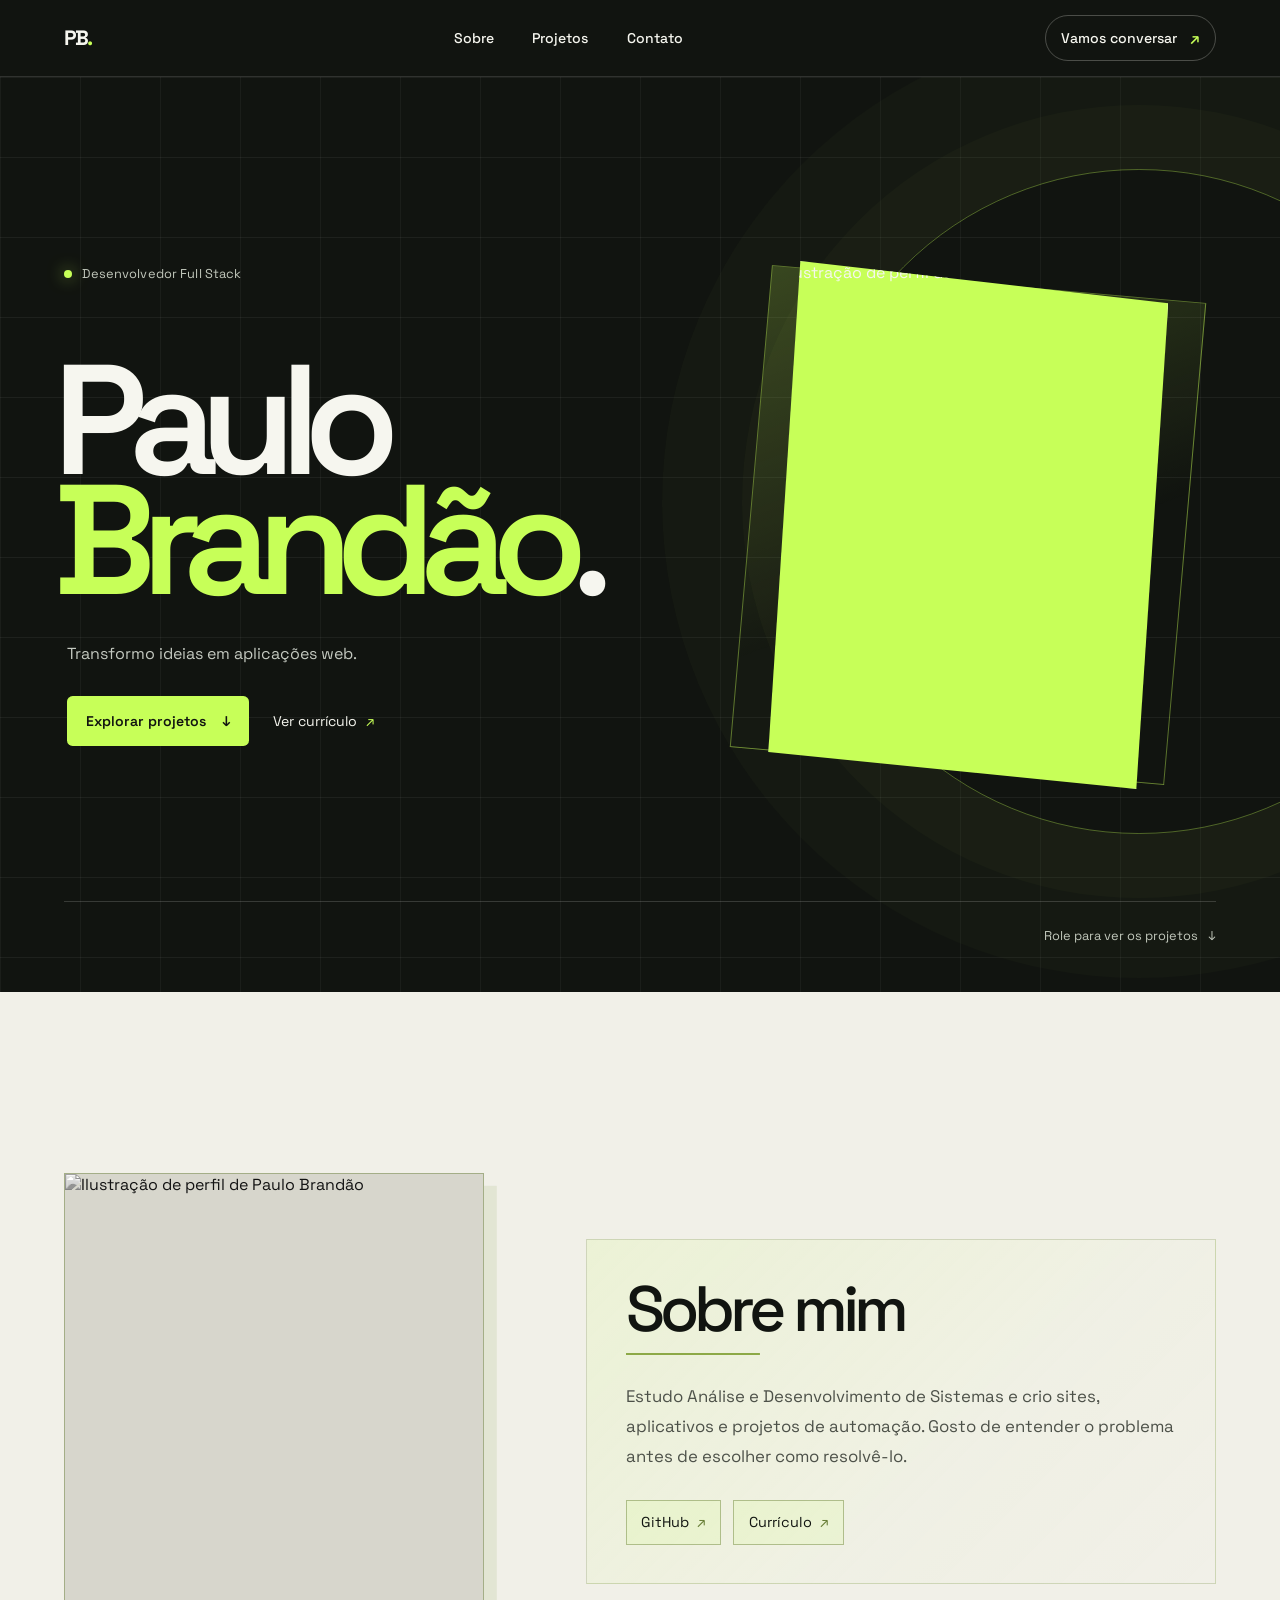
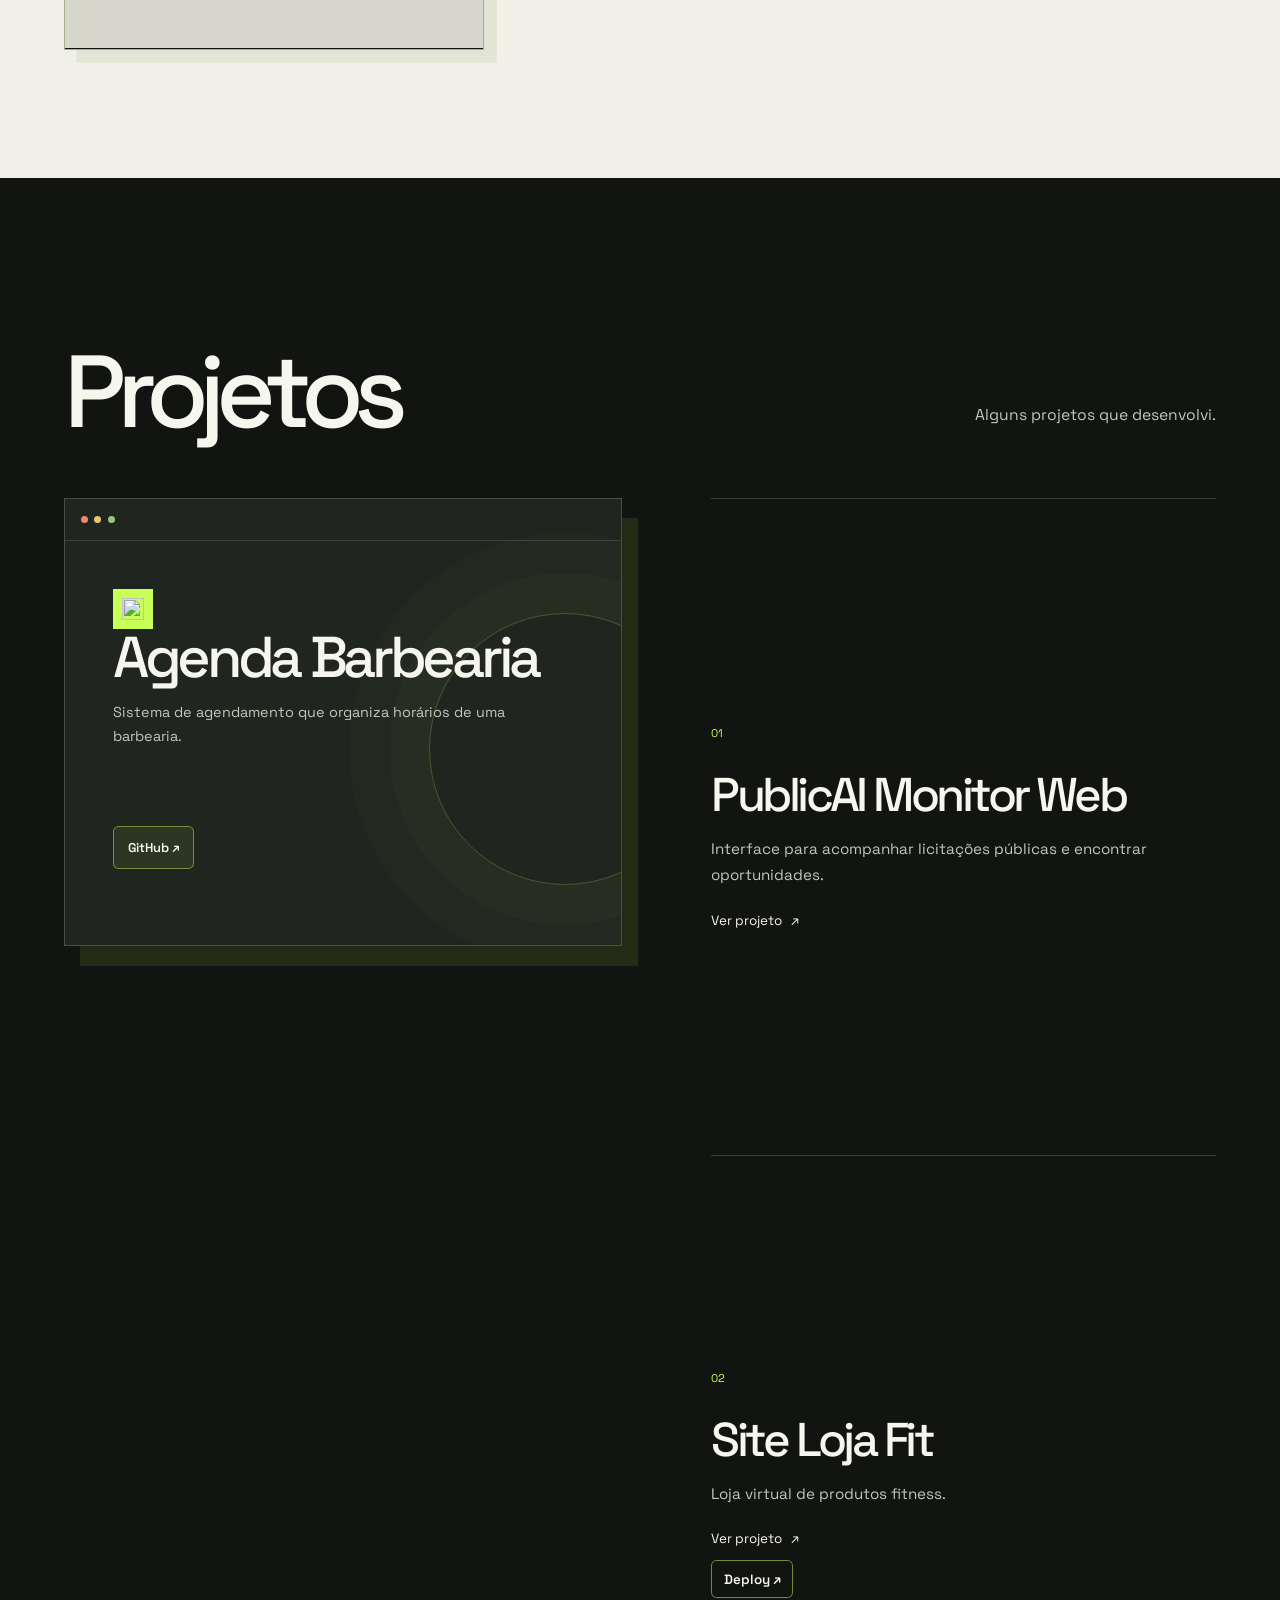
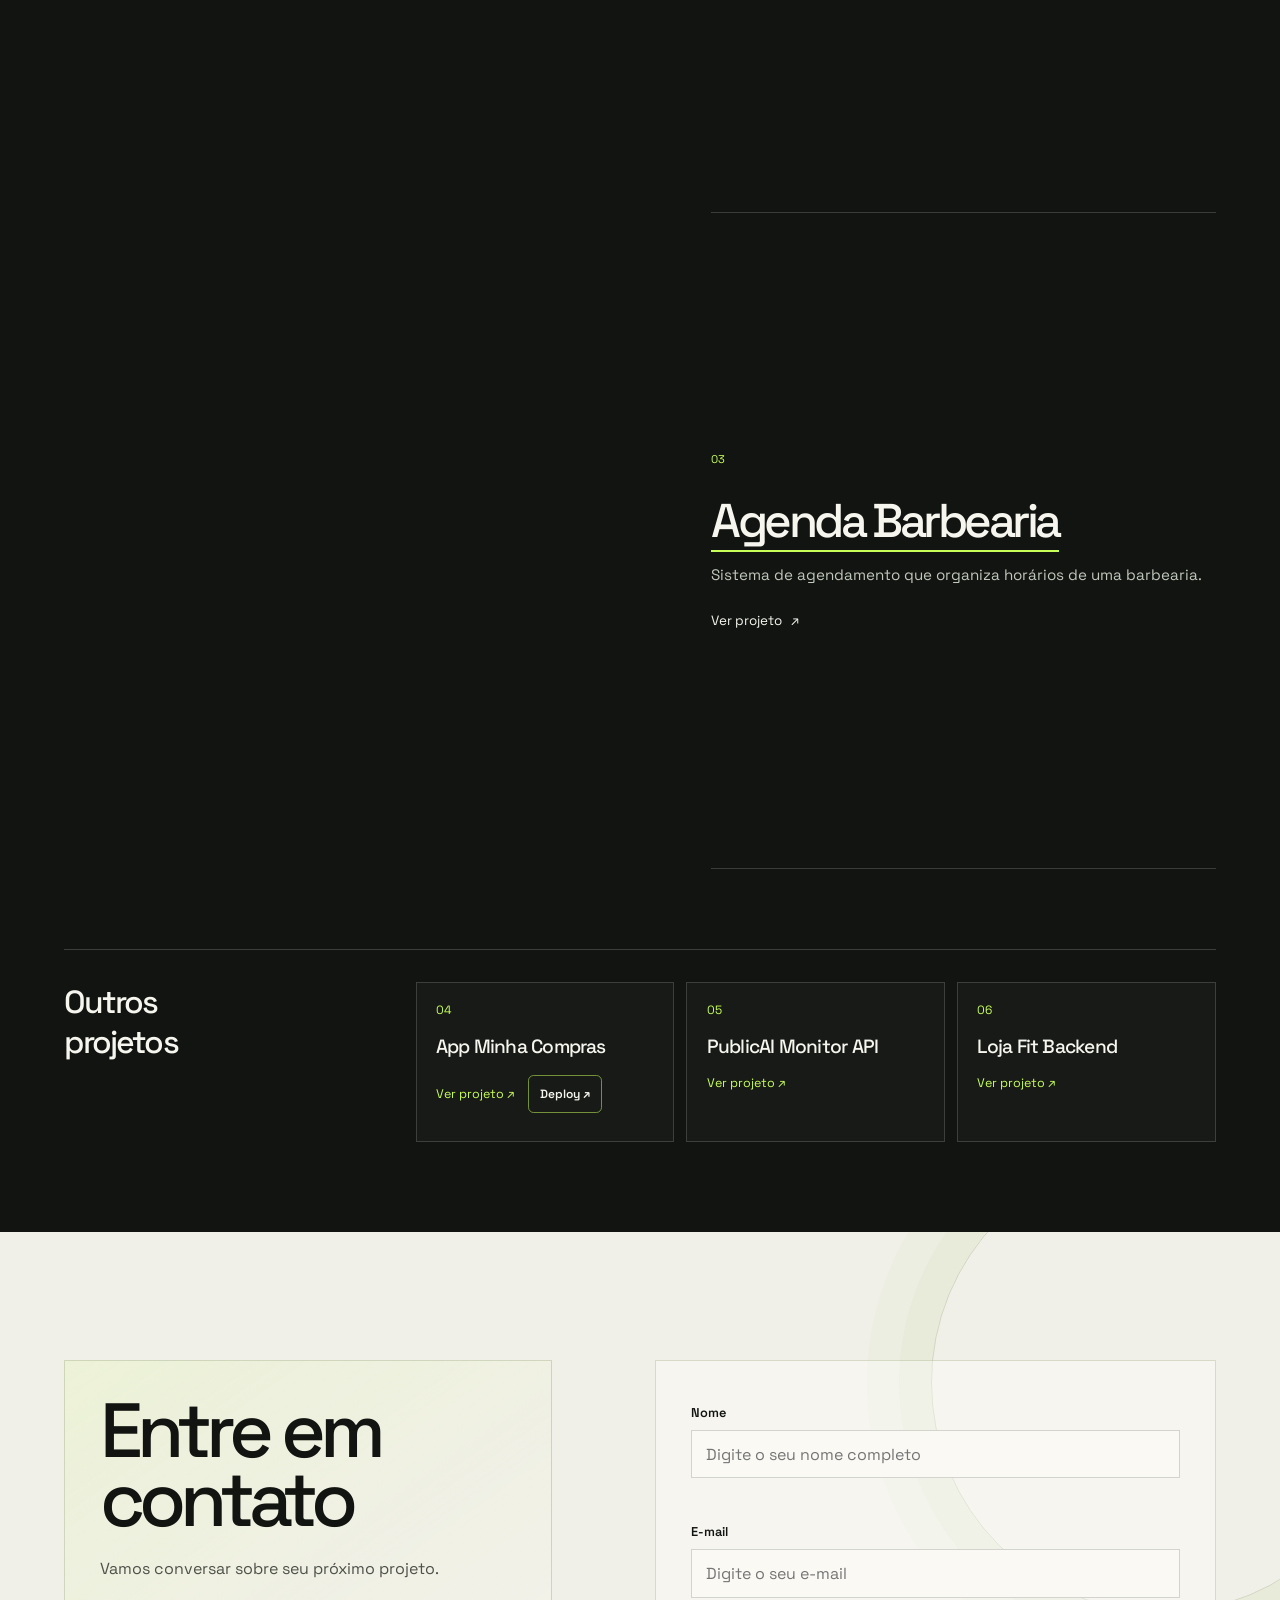
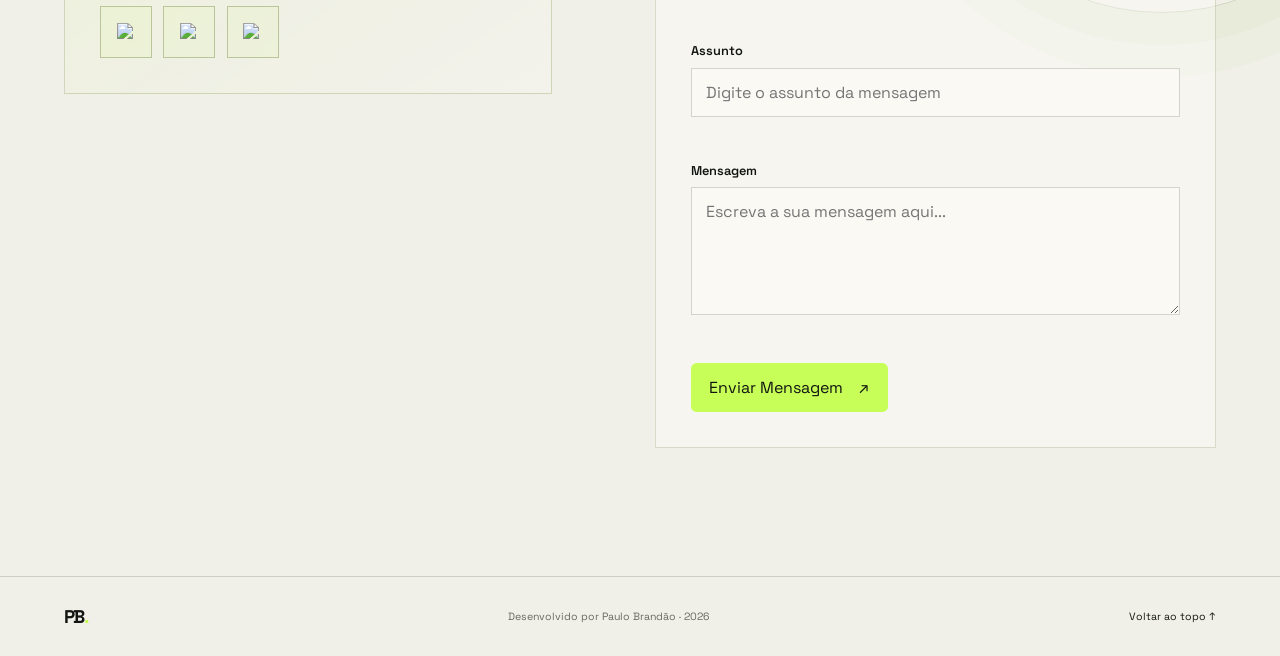
==== commit 22f6bc3b: "Route portfolio contact form to Paulo email" ====
--- a/index.html
+++ b/index.html
@@ -143,8 +143,10 @@
     </article>
 
     <!-- FORMULÁRIO -->
-    <form id="formulario" action="https://formsubmit.co/c0def7eeb190cc031166ac3f2abc6320" method="POST">
+    <form id="formulario" action="https://formsubmit.co/paulobrandaohbb@gmail.com" method="POST">
         <input type="hidden" name="_next" value="https://paulobrandao26.github.io/portifolio-FrontEnd/success.html">
+        <input type="hidden" name="_subject" value="Novo contato pelo portfólio">
+        <input type="hidden" name="_template" value="table">
         <input type="hidden" name="_captcha" value="false">
         <label for="nome">Nome</label>
         <input id="nome" name="nome" type="text" placeholder="Digite o seu nome completo">
--- a/assets/css/portfolio.css
+++ b/assets/css/portfolio.css
@@ -177,6 +177,8 @@
   transition: transform 160ms var(--ease-out), background-color 160ms ease, color 160ms ease;
 }
 .button--lime { background: var(--lime); color: var(--ink); }
+body.portfolio-page a.button--lime,
+body.portfolio-page a.button--lime:hover { color: var(--ink); }
 .button--lime:hover { transform: translateY(-2px); background: #d4ff84; }
 .text-link { display: inline-flex; align-items: center; gap: 0.55rem; color: #f6f6ef; font-size: 0.88rem; }
 .text-link span { color: var(--lime); transition: transform 160ms var(--ease-out); }
@@ -206,6 +208,11 @@
   border: 1px solid rgba(246, 246, 239, 0.28);
   background: var(--lime);
   clip-path: polygon(8% 0, 100% 8%, 92% 100%, 0 93%);
+}
+.hero-portrait { animation: portrait-float 6s ease-in-out infinite; }
+@keyframes portrait-float {
+  0%, 100% { transform: translateY(0); }
+  50% { transform: translateY(-0.55rem); }
 }
 .hero-portrait img { width: 100%; height: 100%; object-fit: cover; object-position: center 28%; mix-blend-mode: normal; }
 .hero-coordinate { position: absolute; z-index: 2; right: 3%; bottom: 12%; display: grid; gap: 0.4rem; color: var(--lime); }
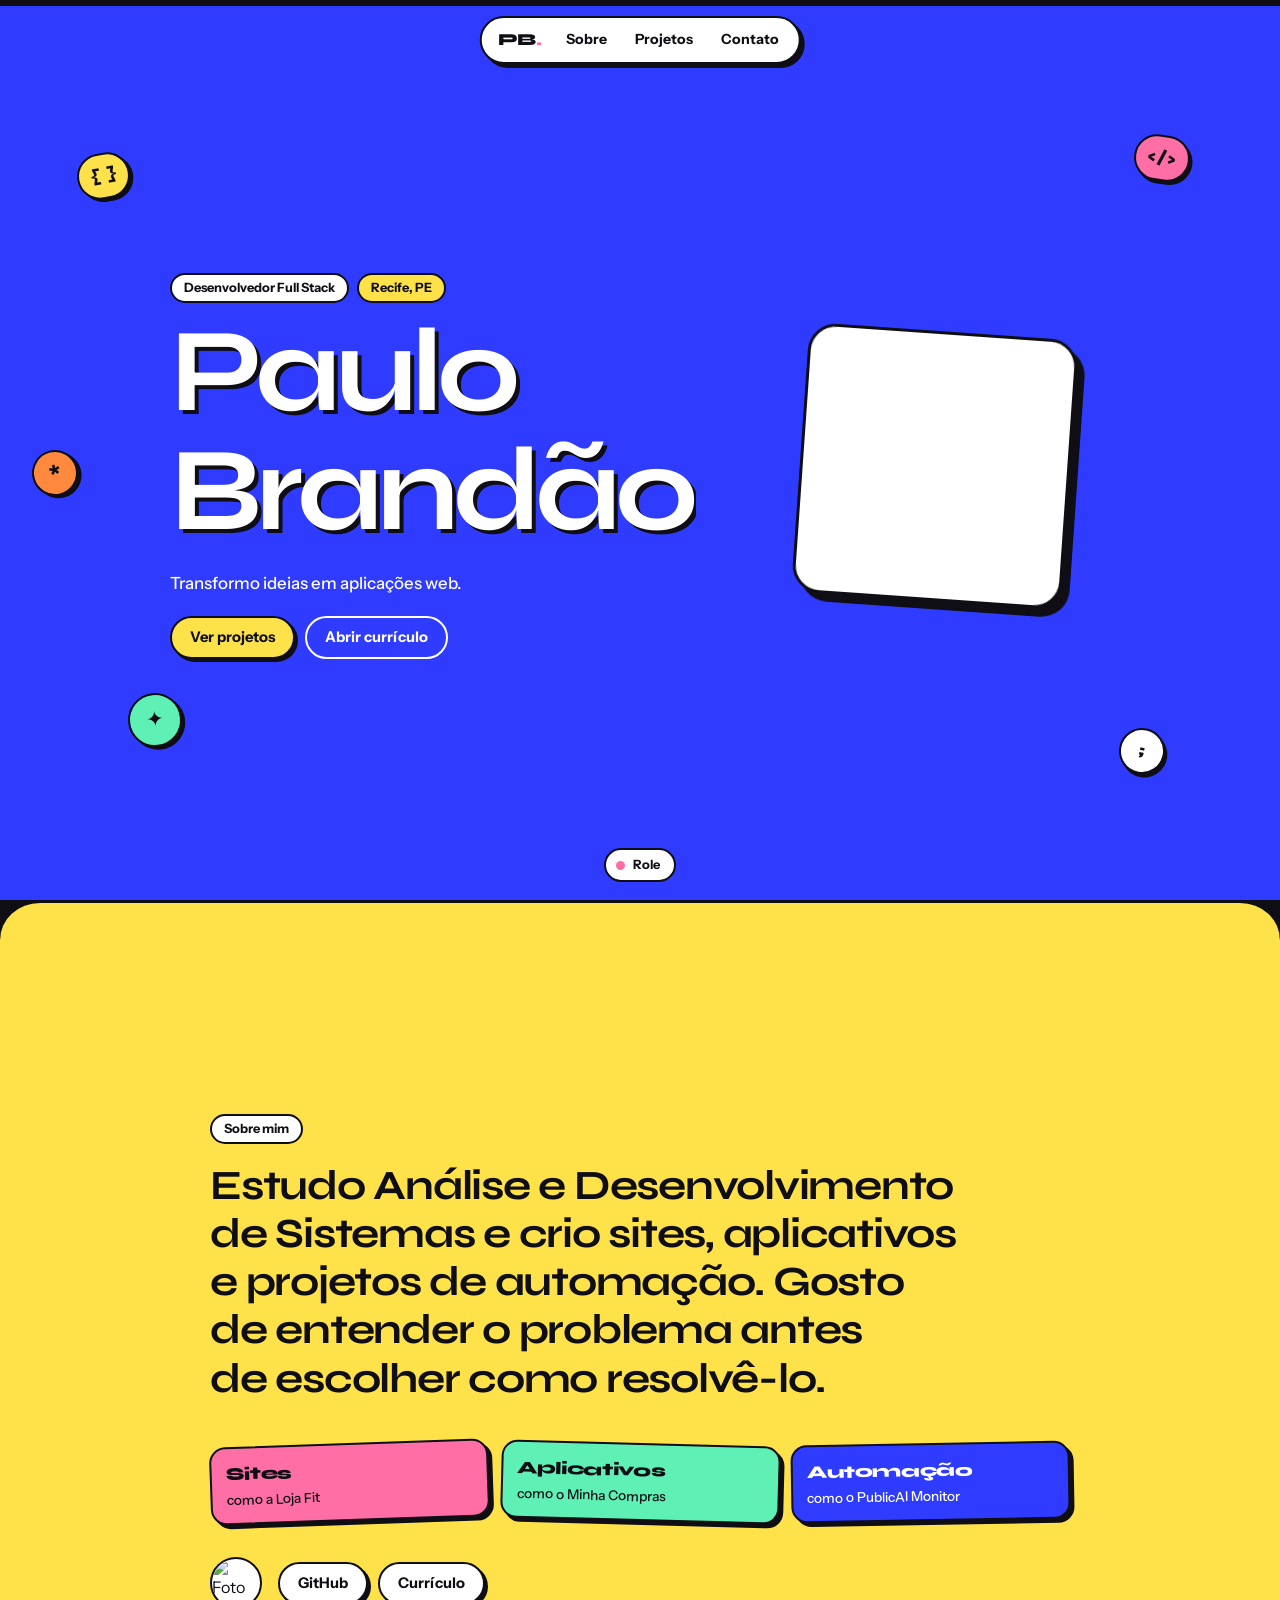
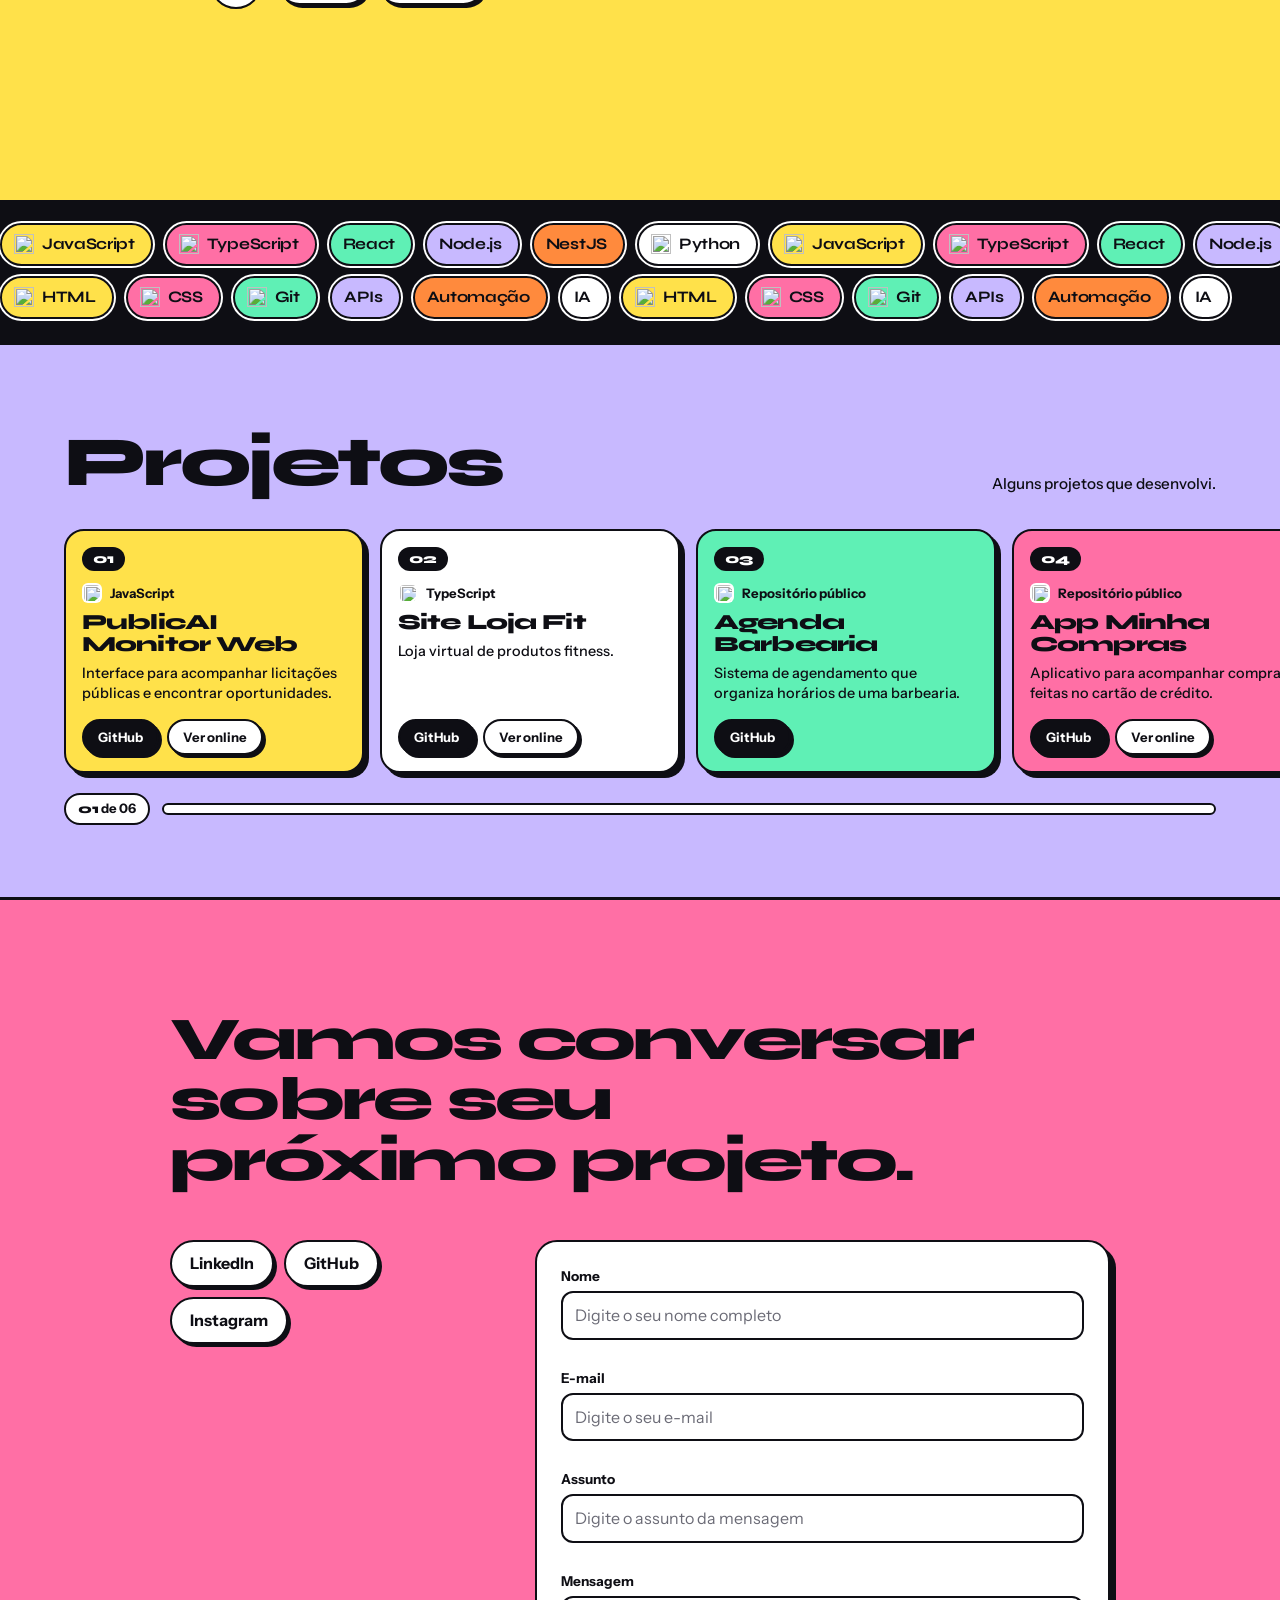
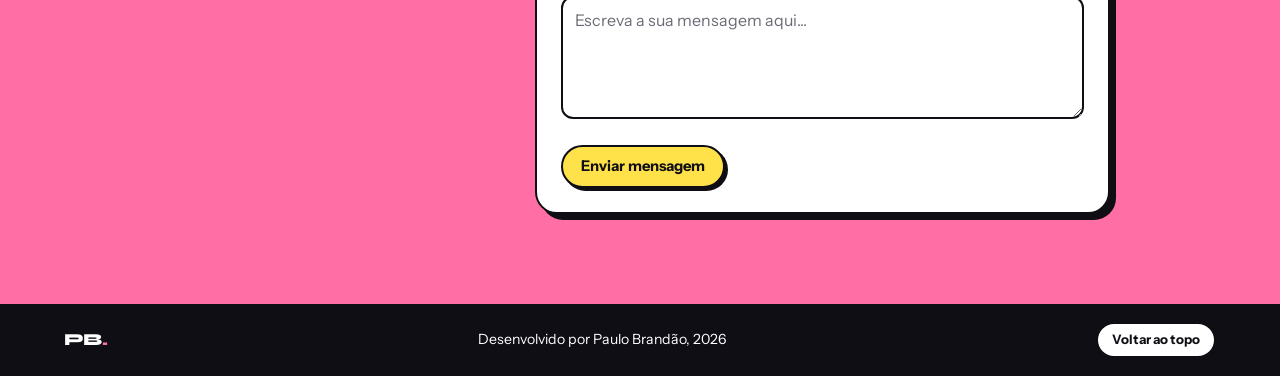
==== commit 35089673: "Novo design: visual sólido e jovem com efeitos de scroll (GSAP e Lenis) Redesenha o portfólio com bl" ====
--- a/index.html
+++ b/index.html
@@ -1,183 +1,273 @@
 <!DOCTYPE html>
-<html lang="pt-BR" data-type="software">
+<html lang="pt-BR" class="no-js">
 <head>
-
-  <link rel="preconnect" href="https://fonts.googleapis.com">
-  <link rel="preconnect" href="https://fonts.gstatic.com" crossorigin>
-  <link href="https://fonts.googleapis.com/css2?family=Space+Grotesk:wght@400;500;600;700&display=swap" rel="stylesheet">
-
   <meta charset="UTF-8">
   <meta name="viewport" content="width=device-width, initial-scale=1.0">
   <meta name="description" content="Portfólio de Paulo Brandão, desenvolvedor full stack com projetos em aplicações web, APIs e inteligência artificial.">
-  <meta name="theme-color" content="#111410">
-  <meta name="page-type" content="software">
-  <meta name="site-kind" content="software">
+  <meta name="theme-color" content="#2f3cff">
   <link rel="icon" href="./assets/img/favicon.svg" type="image/svg+xml">
+
+  <link rel="preconnect" href="https://fonts.googleapis.com">
+  <link rel="preconnect" href="https://fonts.gstatic.com" crossorigin>
+  <link href="https://fonts.googleapis.com/css2?family=Instrument+Sans:wght@400;500;600;700&family=Syne:wght@600;700;800&display=swap" rel="stylesheet">
   <link rel="stylesheet" href="./assets/css/portfolio.css">
+
+  <!-- Liga os efeitos só se o usuário não pediu menos movimento. Se o script de animação
+       não carregar em 4s, os efeitos são desligados e o site aparece normal. -->
+  <script>
+    (function () {
+      var r = document.documentElement;
+      r.className = 'js';
+      if (!matchMedia('(prefers-reduced-motion: reduce)').matches) r.classList.add('anim');
+      setTimeout(function () { if (!window.__animOk) r.classList.remove('anim'); }, 4000);
+    })();
+  </script>
+
   <title>Paulo Brandão | Portfólio Full Stack</title>
-
 </head>
 
-<body class="portfolio-page">
+<body>
   <a class="skip-link" href="#main">Pular para o conteúdo</a>
-  <header class="site-header">
-    <div class="site-header__inner">
-      <a href="#hero" class="brand" aria-label="Paulo Brandão, início"><span>PB</span><i>.</i></a>
-      <nav class="site-nav" aria-label="Navegação principal">
-        <a href="#about">Sobre</a>
-        <a href="#projects">Projetos</a>
-        <a href="#contact">Contato</a>
-      </nav>
-      <a class="header-cta" href="#contact">Vamos conversar <span aria-hidden="true">↗</span></a>
+  <div class="progresso" aria-hidden="true"><span></span></div>
+  <div class="cursor" aria-hidden="true"></div>
+
+  <header class="topo">
+    <a href="#hero" class="logo" aria-label="Paulo Brandão, início">PB<span>.</span></a>
+    <nav class="topo__nav" aria-label="Navegação principal">
+      <a href="#about">Sobre</a>
+      <a href="#projects">Projetos</a>
+      <a href="#contact">Contato</a>
+    </nav>
+  </header>
+
+  <main id="main">
+    <!-- ABERTURA: fica fixa enquanto a próxima seção sobe por cima dela -->
+    <div class="hero-wrap">
+      <section id="hero" class="hero" aria-labelledby="hero-title">
+        <div class="hero__cena">
+          <div class="hero__texto">
+            <p class="chips" data-hero-intro>
+              <span class="chip chip--branco">Desenvolvedor Full Stack</span>
+              <span class="chip chip--amarelo">Recife, PE</span>
+            </p>
+
+            <h1 id="hero-title" class="hero__titulo">
+              <span class="linha"><span data-hero-linha>Paulo</span></span>
+              <span class="linha"><span data-hero-linha>Brandão</span></span>
+            </h1>
+
+            <p class="hero__lead" data-hero-intro>Transformo ideias em aplicações web.</p>
+
+            <div class="hero__acoes" data-hero-intro>
+              <a class="botao botao--amarelo" href="#projects">Ver projetos</a>
+              <a class="botao botao--linha" href="assets/curriculo/CurriculoDev.pdf" target="_blank" rel="noopener noreferrer">Abrir currículo</a>
+            </div>
+          </div>
+
+          <figure class="hero__retrato" data-hero-retrato>
+            <img src="./assets/img/eu_ia.png" alt="Ilustração em pixel art de Paulo Brandão programando em um notebook" fetchpriority="high">
+          </figure>
+        </div>
+
+        <!-- Adesivos flutuantes: cada um sobe numa velocidade diferente ao rolar -->
+        <span class="fig fig--1" data-fig data-v="170" aria-hidden="true">{ }</span>
+        <span class="fig fig--2" data-fig data-v="90" aria-hidden="true">&lt;/&gt;</span>
+        <span class="fig fig--3" data-fig data-v="230" aria-hidden="true">✦</span>
+        <span class="fig fig--4" data-fig data-v="120" aria-hidden="true">;</span>
+        <span class="fig fig--5" data-fig data-v="200" aria-hidden="true">*</span>
+
+        <a class="hero__rolar" href="#about" aria-label="Rolar para a próxima seção"><i aria-hidden="true"></i>Role</a>
+      </section>
     </div>
-  </header>
-
-  <main id="main">
-    <section id="hero" class="hero-editorial" aria-labelledby="hero-title">
-      <div class="hero-editorial__grid">
-        <div class="hero-editorial__copy">
-          <p class="eyebrow"><span class="status-dot"></span> Desenvolvedor Full Stack</p>
-          <h1 id="hero-title">Paulo<br><span>Brandão</span><b aria-hidden="true">.</b></h1>
-          <div class="hero-editorial__foot">
-            <p class="hero-lead">Transformo ideias em aplicações web.</p>
-            <div class="hero-actions">
-              <a class="button button--lime" href="#projects">Explorar projetos <span aria-hidden="true">↓</span></a>
-              <a class="text-link" href="assets/curriculo/CurriculoDev.pdf" target="_blank" rel="noopener noreferrer">Ver currículo <span aria-hidden="true">↗</span></a>
-            </div>
+
+    <!-- SOBRE -->
+    <section id="about" class="sobre" aria-labelledby="about-title">
+      <div class="sobre__miolo">
+        <h2 id="about-title" class="chip chip--branco sobre__titulo" data-reveal>Sobre mim</h2>
+        <p class="sobre__texto" data-palavras>Estudo Análise e Desenvolvimento de Sistemas e crio sites, aplicativos e projetos de automação. Gosto de entender o problema antes de escolher como resolvê-lo.</p>
+
+        <ul class="minis">
+          <li class="mini mini--rosa" data-reveal><b>Sites</b><span>como a Loja Fit</span></li>
+          <li class="mini mini--menta" data-reveal><b>Aplicativos</b><span>como o Minha Compras</span></li>
+          <li class="mini mini--azul" data-reveal><b>Automação</b><span>como o PublicAI Monitor</span></li>
+        </ul>
+
+        <div class="sobre__rodape" data-reveal>
+          <figure class="sobre__foto">
+            <img src="./assets/img/eu_ia.png" alt="Foto de perfil de Paulo Brandão" loading="lazy">
+          </figure>
+          <a class="botao botao--branco" href="https://github.com/paulobrandao26" target="_blank" rel="noopener noreferrer">GitHub</a>
+          <a class="botao botao--branco" href="assets/curriculo/CurriculoDev.pdf" target="_blank" rel="noopener noreferrer">Currículo</a>
+        </div>
+      </div>
+    </section>
+
+    <!-- FAIXA DE TECNOLOGIAS: acelera conforme a velocidade da rolagem -->
+    <section class="faixa" aria-label="Tecnologias que uso">
+      <div class="faixa__linha" data-faixa="1">
+        <div class="faixa__trilho">
+          <span class="pill"><img src="./assets/icons/languages/javascript.svg" alt="">JavaScript</span>
+          <span class="pill"><img src="./assets/icons/languages/typescript.svg" alt="">TypeScript</span>
+          <span class="pill">React</span>
+          <span class="pill">Node.js</span>
+          <span class="pill">NestJS</span>
+          <span class="pill"><img src="./assets/icons/languages/python.svg" alt="">Python</span>
+        </div>
+      </div>
+      <div class="faixa__linha" data-faixa="-1">
+        <div class="faixa__trilho">
+          <span class="pill"><img src="./assets/icons/languages/html.svg" alt="">HTML</span>
+          <span class="pill"><img src="./assets/icons/languages/css.svg" alt="">CSS</span>
+          <span class="pill"><img src="./assets/icons/languages/github.svg" alt="">Git</span>
+          <span class="pill">APIs</span>
+          <span class="pill">Automação</span>
+          <span class="pill">IA</span>
+        </div>
+      </div>
+    </section>
+
+    <!-- PROJETOS: a tela trava e os projetos passam na horizontal (desktop) -->
+    <section id="projects" class="projetos" aria-labelledby="projects-title">
+      <div class="projetos__pin">
+        <div class="projetos__cabeca">
+          <h2 id="projects-title" class="projetos__titulo">Projetos</h2>
+          <p class="projetos__dica">Alguns projetos que desenvolvi. <span class="so-toque">Deslize para o lado.</span></p>
+        </div>
+
+        <div class="trilho" id="trilho" tabindex="0" aria-label="Lista de projetos">
+          <article class="quadro" data-repo="publicai-monitor-web">
+            <span class="quadro__num" aria-hidden="true">01</span>
+            <div class="quadro__corpo">
+              <p class="quadro__lang"><img data-lang-icon src="./assets/icons/languages/javascript.svg" alt=""><span data-lang>JavaScript</span></p>
+              <h3 data-name>PublicAI Monitor Web</h3>
+              <p class="quadro__desc" data-desc>Interface para acompanhar licitações públicas e encontrar oportunidades.</p>
+              <div class="quadro__acoes">
+                <a class="botao botao--tinta" data-github href="https://github.com/paulobrandao26/publicai-monitor-web" target="_blank" rel="noopener noreferrer">GitHub</a>
+                <a class="botao botao--branco" data-deploy href="https://publicai-monitor-web.vercel.app" target="_blank" rel="noopener noreferrer">Ver online</a>
+              </div>
+            </div>
+          </article>
+
+          <article class="quadro" data-repo="site-lojafit">
+            <span class="quadro__num" aria-hidden="true">02</span>
+            <div class="quadro__corpo">
+              <p class="quadro__lang"><img data-lang-icon src="./assets/icons/languages/typescript.svg" alt=""><span data-lang>TypeScript</span></p>
+              <h3 data-name>Site Loja Fit</h3>
+              <p class="quadro__desc" data-desc>Loja virtual de produtos fitness.</p>
+              <div class="quadro__acoes">
+                <a class="botao botao--tinta" data-github href="https://github.com/paulobrandao26/Site-lojaFit" target="_blank" rel="noopener noreferrer">GitHub</a>
+                <a class="botao botao--branco" data-deploy href="https://site-loja-fit-da-i2ideias.vercel.app" target="_blank" rel="noopener noreferrer">Ver online</a>
+              </div>
+            </div>
+          </article>
+
+          <article class="quadro" data-repo="agenda-barbearia">
+            <span class="quadro__num" aria-hidden="true">03</span>
+            <div class="quadro__corpo">
+              <p class="quadro__lang"><img data-lang-icon src="./assets/icons/languages/github.svg" alt=""><span data-lang>Repositório público</span></p>
+              <h3 data-name>Agenda Barbearia</h3>
+              <p class="quadro__desc" data-desc>Sistema de agendamento que organiza horários de uma barbearia.</p>
+              <div class="quadro__acoes">
+                <a class="botao botao--tinta" data-github href="https://github.com/paulobrandao26/Agenda-barbearia" target="_blank" rel="noopener noreferrer">GitHub</a>
+              </div>
+            </div>
+          </article>
+
+          <article class="quadro" data-repo="app-minha-compras">
+            <span class="quadro__num" aria-hidden="true">04</span>
+            <div class="quadro__corpo">
+              <p class="quadro__lang"><img data-lang-icon src="./assets/icons/languages/github.svg" alt=""><span data-lang>Repositório público</span></p>
+              <h3 data-name>App Minha Compras</h3>
+              <p class="quadro__desc" data-desc>Aplicativo para acompanhar compras feitas no cartão de crédito.</p>
+              <div class="quadro__acoes">
+                <a class="botao botao--tinta" data-github href="https://github.com/paulobrandao26/app-minha-compras" target="_blank" rel="noopener noreferrer">GitHub</a>
+                <a class="botao botao--branco" data-deploy href="https://app-minha-compras.vercel.app" target="_blank" rel="noopener noreferrer">Ver online</a>
+              </div>
+            </div>
+          </article>
+
+          <article class="quadro" data-repo="publicai-monitor-api">
+            <span class="quadro__num" aria-hidden="true">05</span>
+            <div class="quadro__corpo">
+              <p class="quadro__lang"><img data-lang-icon src="./assets/icons/languages/github.svg" alt=""><span data-lang>Repositório público</span></p>
+              <h3 data-name>PublicAI Monitor API</h3>
+              <p class="quadro__desc" data-desc>Serviço que resume licitações públicas com inteligência artificial.</p>
+              <div class="quadro__acoes">
+                <a class="botao botao--tinta" data-github href="https://github.com/paulobrandao26/publicai-monitor-api" target="_blank" rel="noopener noreferrer">GitHub</a>
+              </div>
+            </div>
+          </article>
+
+          <article class="quadro" data-repo="loja-fit-backend">
+            <span class="quadro__num" aria-hidden="true">06</span>
+            <div class="quadro__corpo">
+              <p class="quadro__lang"><img data-lang-icon src="./assets/icons/languages/github.svg" alt=""><span data-lang>Repositório público</span></p>
+              <h3 data-name>Loja Fit Backend</h3>
+              <p class="quadro__desc" data-desc>Serviços que dão suporte às operações da Loja Fit.</p>
+              <div class="quadro__acoes">
+                <a class="botao botao--tinta" data-github href="https://github.com/paulobrandao26/loja-fit-backend" target="_blank" rel="noopener noreferrer">GitHub</a>
+              </div>
+            </div>
+          </article>
+        </div>
+
+        <div class="hud" aria-hidden="true">
+          <span class="hud__contador"><b id="hud-atual">01</b> de 06</span>
+          <span class="hud__barra"><i id="hud-barra"></i></span>
+        </div>
+      </div>
+    </section>
+
+    <!-- CONTATO -->
+    <section id="contact" class="contato" aria-labelledby="contact-title">
+      <div class="contato__miolo">
+        <h2 id="contact-title" class="contato__titulo" data-palavras-titulo>Vamos conversar sobre seu próximo projeto.</h2>
+
+        <div class="contato__grade">
+          <div class="contato__redes" data-reveal>
+            <a class="rede" href="https://www.linkedin.com/in/paulo-brandao-b7386a179/" target="_blank" rel="noopener noreferrer" aria-label="LinkedIn de Paulo Brandão">LinkedIn</a>
+            <a class="rede" href="https://github.com/paulobrandao26" target="_blank" rel="noopener noreferrer" aria-label="GitHub de Paulo Brandão">GitHub</a>
+            <a class="rede" href="https://www.instagram.com/iampauloh_/" target="_blank" rel="noopener noreferrer" aria-label="Instagram de Paulo Brandão">Instagram</a>
           </div>
-        </div>
-        <div class="hero-editorial__art">
-          <figure class="hero-portrait">
-            <img src="./assets/img/eu_ia.png" alt="Ilustração de perfil de Paulo Brandão" fetchpriority="high">
-          </figure>
-        </div>
-      </div>
-      <div class="hero-baseline">
-        <a href="#projects">Role para ver os projetos <span aria-hidden="true">↓</span></a>
-      </div>
-    </section>
-
-    <section id="about" class="about-editorial section-shell" aria-labelledby="about-title">
-      <div class="about-editorial__content">
-        <div class="about-editorial__portrait"><img src="./assets/img/eu_ia.png" alt="Ilustração de perfil de Paulo Brandão" loading="lazy"></div>
-        <article class="about-editorial__copy">
-          <h2 id="about-title">Sobre mim</h2>
-          <p class="about-bio">Estudo Análise e Desenvolvimento de Sistemas e crio sites, aplicativos e projetos de automação. Gosto de entender o problema antes de escolher como resolvê-lo.</p>
-          <div class="about-links">
-            <a href="https://github.com/paulobrandao26" target="_blank" rel="noopener noreferrer">GitHub <span aria-hidden="true">↗</span></a>
-            <a href="assets/curriculo/CurriculoDev.pdf" target="_blank" rel="noopener noreferrer">Currículo <span aria-hidden="true">↗</span></a>
-          </div>
-        </article>
-      </div>
-    </section>
-
-    <section id="projects" class="work-section" aria-labelledby="projects-title">
-      <div class="work-section__inner">
-        <div class="work-heading">
-          <div><h2 id="projects-title">Projetos</h2></div>
-          <p>Alguns projetos que desenvolvi.</p>
-        </div>
-        <div class="project-story" data-moment="pinned-chapters">
-          <div class="project-story__stage" id="project-stage" aria-label="Prévia do projeto selecionado">
-            <div class="project-window">
-              <div class="project-window__bar"><span></span><span></span><span></span></div>
-              <div class="project-window__body">
-                <div class="project-window__topline"><span class="project-window__icon"><img data-stage-icon src="./assets/icons/languages/javascript.svg" alt=""></span></div>
-                <h3 data-stage-name>PublicAI Monitor Web</h3>
-                <p class="project-window__description" data-stage-description>Interface para acompanhar licitações públicas e encontrar oportunidades.</p>
-                <div class="project-window__actions">
-                  <a class="button button--outline" data-stage-github href="https://github.com/paulobrandao26/publicai-monitor-web" target="_blank" rel="noopener noreferrer">GitHub ↗</a>
-                  <a class="button button--deploy" data-stage-deploy href="https://publicai-monitor-web.vercel.app" target="_blank" rel="noopener noreferrer">Deploy ↗</a>
-                </div>
-              </div>
-            </div>
-          </div>
-          <div class="project-story__chapters" id="project-chapters">
-            <article class="project-chapter is-active" data-project="publicai-monitor-web" data-number="01">
-              <h3>PublicAI Monitor Web</h3>
-              <p data-chapter-description>Interface para acompanhar licitações públicas e encontrar oportunidades.</p>
-              <a href="https://github.com/paulobrandao26/publicai-monitor-web" target="_blank" rel="noopener noreferrer">Ver projeto <span aria-hidden="true">↗</span></a>
-            </article>
-            <article class="project-chapter" data-project="site-lojafit" data-number="02" data-language="TypeScript">
-              <h3>Site Loja Fit</h3>
-              <p data-chapter-description>Loja virtual de produtos fitness.</p>
-              <a href="https://github.com/paulobrandao26/Site-lojaFit" target="_blank" rel="noopener noreferrer">Ver projeto <span aria-hidden="true">↗</span></a>
-              <a class="button button--deploy project-chapter__deploy" data-deploy-link href="https://site-loja-fit-da-i2ideias.vercel.app" target="_blank" rel="noopener noreferrer">Deploy ↗</a>
-            </article>
-            <article class="project-chapter" data-project="agenda-barbearia" data-number="03">
-              <h3>Agenda Barbearia</h3>
-              <p data-chapter-description>Sistema de agendamento que organiza horários de uma barbearia.</p>
-              <a href="https://github.com/paulobrandao26/Agenda-barbearia" target="_blank" rel="noopener noreferrer">Ver projeto <span aria-hidden="true">↗</span></a>
-            </article>
-          </div>
-        </div>
-        <div class="project-archive">
-          <div><h3>Outros projetos</h3></div>
-          <ul id="project-archive-list">
-            <li data-archive-repo="app-minha-compras"><span class="archive-number">04</span><div><h4 class="archive-title" data-archive-name>App Minha Compras</h4><div class="archive-actions"><a data-archive-github href="https://github.com/paulobrandao26/app-minha-compras" target="_blank" rel="noopener noreferrer">Ver projeto ↗</a><a class="button button--deploy" data-archive-deploy href="https://app-minha-compras.vercel.app" target="_blank" rel="noopener noreferrer">Deploy ↗</a></div></div></li>
-            <li data-archive-repo="publicai-monitor-api"><span class="archive-number">05</span><div><h4 class="archive-title" data-archive-name>PublicAI Monitor API</h4><div class="archive-actions"><a data-archive-github href="https://github.com/paulobrandao26/publicai-monitor-api" target="_blank" rel="noopener noreferrer">Ver projeto ↗</a></div></div></li>
-            <li data-archive-repo="loja-fit-backend"><span class="archive-number">06</span><div><h4 class="archive-title" data-archive-name>Loja Fit Backend</h4><div class="archive-actions"><a data-archive-github href="https://github.com/paulobrandao26/loja-fit-backend" target="_blank" rel="noopener noreferrer">Ver projeto ↗</a></div></div></li>
-          </ul>
-        </div>
-      </div>
-    </section>
-
-    <section id="contact" class="contact-section section-shell" aria-labelledby="contact-title">
-
-    <!-- REDES SOCIAIS -->
-    <article class="contact-info">
-        <h2 id="contact-title">Entre em contato</h2>
-        <p>Vamos conversar sobre seu próximo projeto.</p>
-
-        <div class="social-container">
-            <a href="https://www.linkedin.com/in/paulo-brandao-b7386a179/" target="_blank" rel="noopener noreferrer" class="social-icon" aria-label="LinkedIn">
-                <img src="./assets/icons/social/linkedin.svg" alt="Link para o Linkedin">
-            </a>
-            <a href="https://github.com/paulobrandao26" target="_blank" rel="noopener noreferrer" class="social-icon" aria-label="GitHub">
-                <img src="./assets/icons/social/github.svg" alt="Link para o GitHub">
-            </a>
-            <a href="https://www.instagram.com/iampauloh_/" target="_blank" rel="noopener noreferrer" class="social-icon" aria-label="Instagram">
-                <img src="./assets/icons/social/instagram.svg" alt="instagram de Paulo Brandão">
-            </a>
-        </div>
-    </article>
-
-    <!-- FORMULÁRIO -->
-    <form id="formulario" action="https://formsubmit.co/paulobrandaohbb@gmail.com" method="POST">
-        <input type="hidden" name="_next" value="https://paulobrandao26.github.io/portifolio-FrontEnd/success.html">
-        <input type="hidden" name="_subject" value="Novo contato pelo portfólio">
-        <input type="hidden" name="_template" value="table">
-        <input type="hidden" name="_captcha" value="false">
-        <label for="nome">Nome</label>
-        <input id="nome" name="nome" type="text" placeholder="Digite o seu nome completo">
-        <span id="erro-nome"></span>
-
-        <label for="email">E-mail</label>
-        <input id="email" name="email" type="email" placeholder="Digite o seu e-mail">
-        <span id="erro-email"></span>
-
-        <label for="assunto">Assunto</label>
-        <input id="assunto" name="assunto" type="text" placeholder="Digite o assunto da mensagem">
-        <span id="erro-assunto"></span>
-
-        <label for="mensagem">Mensagem</label>
-        <textarea id="mensagem" name="mensagem" placeholder="Escreva a sua mensagem aqui..."></textarea>
-        <span id="erro-mensagem"></span>
-
-        <button class="button button--lime" type="submit">Enviar Mensagem <span aria-hidden="true">↗</span></button>
-    </form>
-</section>
-
-
-    </main>
-
-    <footer class="site-footer">
-      <a href="#hero" class="brand" aria-label="Voltar ao início"><span>PB</span><i>.</i></a>
-      <span>Desenvolvido por Paulo Brandão · 2026</span>
-      <a href="#hero">Voltar ao topo ↑</a>
-    </footer>
-
-<script src="./assets/js/script.js"></script>
-
+
+          <form id="formulario" class="form" data-reveal action="https://formsubmit.co/paulobrandaohbb@gmail.com" method="POST" novalidate>
+            <input type="hidden" name="_next" value="https://paulobrandao26.github.io/portifolio-FrontEnd/success.html">
+            <input type="hidden" name="_subject" value="Novo contato pelo portfólio">
+            <input type="hidden" name="_template" value="table">
+            <input type="hidden" name="_captcha" value="false">
+
+            <label for="nome">Nome</label>
+            <input id="nome" name="nome" type="text" placeholder="Digite o seu nome completo" autocomplete="name">
+            <span id="erro-nome" class="erro" role="alert"></span>
+
+            <label for="email">E-mail</label>
+            <input id="email" name="email" type="email" placeholder="Digite o seu e-mail" autocomplete="email">
+            <span id="erro-email" class="erro" role="alert"></span>
+
+            <label for="assunto">Assunto</label>
+            <input id="assunto" name="assunto" type="text" placeholder="Digite o assunto da mensagem">
+            <span id="erro-assunto" class="erro" role="alert"></span>
+
+            <label for="mensagem">Mensagem</label>
+            <textarea id="mensagem" name="mensagem" rows="4" placeholder="Escreva a sua mensagem aqui..."></textarea>
+            <span id="erro-mensagem" class="erro" role="alert"></span>
+
+            <button class="botao botao--amarelo" type="submit">Enviar mensagem</button>
+          </form>
+        </div>
+      </div>
+    </section>
+  </main>
+
+  <footer class="rodape">
+    <a href="#hero" class="logo" aria-label="Voltar ao início">PB<span>.</span></a>
+    <span>Desenvolvido por Paulo Brandão, 2026</span>
+    <a class="botao botao--branco" href="#hero">Voltar ao topo</a>
+  </footer>
+
+  <script src="https://cdnjs.cloudflare.com/ajax/libs/gsap/3.12.5/gsap.min.js"></script>
+  <script src="https://cdnjs.cloudflare.com/ajax/libs/gsap/3.12.5/ScrollTrigger.min.js"></script>
+  <script src="https://cdn.jsdelivr.net/npm/lenis@1.1.18/dist/lenis.min.js"></script>
+  <script src="./assets/js/script.js"></script>
 </body>
 </html>
--- a/assets/css/portfolio.css
+++ b/assets/css/portfolio.css
@@ -1,458 +1,699 @@
-/* Identidade editorial do portfólio: papel, carvão e um único acento ácido. */
+/* ============================================================
+   Portfólio Paulo Brandão: sólido, jovem e em miniatura.
+   Blocos de cor chapada, bordas grossas, sombras duras (estilo
+   adesivo) e peças pequenas. Sem JavaScript ou com "menos
+   movimento" ligado, tudo continua visível e navegável.
+   ============================================================ */
+
 :root {
-  color-scheme: light;
-  --ink: #111410;
-  --ink-soft: #272c25;
-  --paper: #f1f0e8;
-  --paper-raised: #faf9f4;
-  --line: rgba(17, 20, 16, 0.16);
-  --muted: #777b70;
-  --lime: #c7ff58;
-  --font-display: "Space Grotesk", Arial, sans-serif;
-  --font-mono: "Space Grotesk", Arial, sans-serif;
-  --ease-out: cubic-bezier(0.2, 0.8, 0.2, 1);
-  --page-width: 82rem;
-  --page-gutter: clamp(1.25rem, 5vw, 5rem);
-}
-
-*,
-*::before,
-*::after { box-sizing: border-box; }
-
-html { scroll-behavior: smooth; scroll-padding-top: 5rem; }
-body.portfolio-page {
-  min-width: 320px;
+  --tinta: #0e0e14;
+  --branco: #ffffff;
+  --azul: #2f3cff;
+  --amarelo: #ffe14a;
+  --lilas: #c8b9ff;
+  --rosa: #ff6fa5;
+  --menta: #5ff0b5;
+  --laranja: #ff8a3d;
+
+  --display: "Syne", "Arial Black", system-ui, sans-serif;
+  --texto: "Instrument Sans", system-ui, sans-serif;
+
+  --borda: 2.5px solid var(--tinta);
+  --sombra: 4px 4px 0 var(--tinta);
+  --margem: clamp(18px, 5vw, 64px);
+}
+
+* { box-sizing: border-box; }
+
+html { scroll-behavior: smooth; }
+html.lenis, html.lenis body { height: auto; }
+.lenis.lenis-smooth { scroll-behavior: auto !important; }
+.lenis.lenis-stopped { overflow: hidden; }
+
+body {
+  margin: 0;
+  font-family: var(--texto);
+  font-size: 1rem;
+  line-height: 1.55;
+  color: var(--tinta);
+  background: var(--tinta);
   overflow-x: clip;
-  margin: 0;
-  background: var(--paper);
-  color: var(--ink);
-  font-family: var(--font-display);
-  -webkit-font-smoothing: antialiased;
-}
-
-body.portfolio-page img { display: block; max-width: 100%; }
-body.portfolio-page a { color: inherit; text-decoration: none; }
-body.portfolio-page button,
-body.portfolio-page input,
-body.portfolio-page textarea { font: inherit; }
+}
+
+a { color: inherit; }
+img { max-width: 100%; display: block; }
+h1, h2, h3, p, ul { margin: 0; padding: 0; }
+ul { list-style: none; }
+
+:focus-visible {
+  outline: 3px solid var(--tinta);
+  outline-offset: 3px;
+  box-shadow: 0 0 0 6px var(--branco);
+}
 
 .skip-link {
   position: fixed;
-  z-index: 1000;
-  top: 0.75rem;
-  left: 0.75rem;
-  padding: 0.8rem 1rem;
-  transform: translateY(-150%);
-  background: var(--lime);
-  color: var(--ink);
-}
-.skip-link:focus { transform: translateY(0); }
-
-.site-header {
+  left: 12px;
+  top: -80px;
+  z-index: 200;
+  padding: 10px 16px;
+  color: var(--tinta);
+  background: var(--amarelo);
+  border: var(--borda);
+  border-radius: 999px;
+  transition: top 0.2s;
+}
+.skip-link:focus { top: 12px; }
+
+/* ---------- Peças pequenas reutilizáveis ---------- */
+.chip {
+  display: inline-block;
+  padding: 4px 12px;
+  font-family: var(--texto);
+  font-size: 0.8rem;
+  font-weight: 700;
+  line-height: 1.4;
+  color: var(--tinta);
+  background: var(--c, var(--branco));
+  border: var(--borda);
+  border-radius: 999px;
+}
+.chip--branco { --c: var(--branco); }
+.chip--amarelo { --c: var(--amarelo); }
+
+.botao {
+  display: inline-flex;
+  align-items: center;
+  justify-content: center;
+  min-height: 42px;
+  padding: 8px 18px;
+  font: inherit;
+  font-size: 0.92rem;
+  font-weight: 700;
+  text-decoration: none;
+  color: var(--tinta);
+  background: var(--c, var(--branco));
+  border: var(--borda);
+  border-radius: 999px;
+  box-shadow: 3px 3px 0 var(--tinta);
+  cursor: pointer;
+  transition: box-shadow 0.12s ease, translate 0.12s ease, background 0.15s ease;
+}
+.botao:hover { box-shadow: 1px 1px 0 var(--tinta); translate: 2px 2px; }
+.botao:active { box-shadow: 0 0 0 var(--tinta); translate: 3px 3px; }
+.botao--amarelo { --c: var(--amarelo); }
+.botao--branco { --c: var(--branco); }
+.botao--tinta { --c: var(--tinta); color: var(--branco); }
+.botao--linha { --c: transparent; color: var(--branco); border-color: var(--branco); box-shadow: none; }
+.botao--linha:hover { --c: var(--branco); color: var(--tinta); box-shadow: none; translate: 0 0; }
+.botao[disabled] { opacity: 0.6; cursor: wait; }
+
+/* ---------- Interface fixa ---------- */
+.progresso {
+  position: fixed;
+  inset: 0 0 auto 0;
+  z-index: 120;
+  height: 6px;
+  background: var(--tinta);
+}
+.progresso span {
+  display: block;
+  height: 100%;
+  background: var(--branco);
+  transform: scaleX(0);
+  transform-origin: left;
+}
+
+.cursor { display: none; }
+@media (hover: hover) and (pointer: fine) {
+  .anim .cursor {
+    display: block;
+    position: fixed;
+    left: 0;
+    top: 0;
+    z-index: 110;
+    width: 16px;
+    height: 16px;
+    margin: -8px 0 0 -8px;
+    border-radius: 50%;
+    background: var(--branco);
+    mix-blend-mode: difference;
+    pointer-events: none;
+    opacity: 0;
+    transition: width 0.2s, height 0.2s, margin 0.2s;
+  }
+  .anim .cursor.is-on { opacity: 1; }
+  .anim .cursor.is-hover { width: 54px; height: 54px; margin: -27px 0 0 -27px; }
+}
+
+/* Menu em pílula flutuante */
+.topo {
+  position: fixed;
+  top: 16px;
+  left: 50%;
+  z-index: 100;
+  display: flex;
+  align-items: center;
+  gap: 4px;
+  padding: 5px 6px 5px 16px;
+  background: var(--branco);
+  border: var(--borda);
+  border-radius: 999px;
+  box-shadow: var(--sombra);
+  transform: translateX(-50%);
+}
+.logo {
+  margin-right: 8px;
+  font-family: var(--display);
+  font-weight: 800;
+  font-size: 1.05rem;
+  letter-spacing: -0.03em;
+  text-decoration: none;
+  color: var(--tinta);
+}
+.logo span { color: var(--rosa); }
+.topo__nav { display: flex; gap: 2px; }
+.topo__nav a {
+  padding: 6px 13px;
+  font-size: 0.88rem;
+  font-weight: 700;
+  text-decoration: none;
+  border-radius: 999px;
+  transition: background 0.15s;
+}
+.topo__nav a:hover, .topo__nav a:focus-visible { background: var(--amarelo); }
+
+/* ============================================================
+   ABERTURA
+   O pai tem 200svh e a abertura fica "colada": a seção seguinte
+   sobe por cima dela, enquanto o nome se abre ao meio.
+   ============================================================ */
+.hero-wrap { position: relative; height: 200svh; }
+
+.hero {
   position: sticky;
-  z-index: 20;
   top: 0;
-  border-bottom: 1px solid rgba(255, 255, 255, 0.13);
-  background: var(--ink);
-  color: #f6f6ef;
-}
-.site-header__inner {
-  display: flex;
-  align-items: center;
-  justify-content: space-between;
-  width: min(100%, var(--page-width));
-  height: 4.75rem;
-  margin: 0 auto;
-  padding: 0 var(--page-gutter);
-}
-.brand {
-  display: inline-flex;
-  align-items: baseline;
-  font-size: 1.3rem;
-  font-weight: 700;
-  letter-spacing: -0.09em;
-}
-.brand i { color: var(--lime); font-style: normal; }
-.site-nav { display: flex; gap: clamp(1.25rem, 3vw, 3rem); }
-.site-nav a,
-.header-cta { font-size: 0.88rem; font-weight: 500; }
-.site-nav a { position: relative; color: rgba(246, 246, 239, 0.7); transition: color 160ms ease; }
-.site-nav a::after { position: absolute; right: 0; bottom: -0.35rem; left: 0; height: 1px; background: var(--lime); content: ""; transform: scaleX(0); transform-origin: left; transition: transform 180ms var(--ease-out); }
-.site-nav a:hover,
-.site-nav a:focus-visible { color: #fff; }
-.site-nav a:hover::after,
-.site-nav a:focus-visible::after { transform: scaleX(1); }
-.header-cta {
-  display: inline-flex;
-  align-items: center;
-  gap: 0.8rem;
-  padding: 0.72rem 0.95rem;
-  border: 1px solid rgba(246, 246, 239, 0.25);
-  border-radius: 999px;
-  transition: color 160ms ease, background 160ms ease, border-color 160ms ease;
-}
-.header-cta span { color: var(--lime); font-size: 1rem; }
-.header-cta:hover { border-color: var(--lime); background: var(--lime); color: var(--ink); }
-.header-cta:hover span { color: var(--ink); }
-
-.hero-editorial {
+  height: 100svh;
+  min-height: 560px;
+  overflow: hidden;
+  display: grid;
+  place-items: center;
+  padding: 88px var(--margem) 56px;
+  color: var(--branco);
+  background: var(--azul);
+}
+
+.hero__cena {
   position: relative;
-  isolation: isolate;
+  z-index: 2;
+  display: grid;
+  grid-template-columns: minmax(0, 1.2fr) minmax(0, 0.8fr);
+  align-items: center;
+  gap: clamp(20px, 5vw, 64px);
+  width: 100%;
+  max-width: 940px;
+}
+
+.chips { display: flex; flex-wrap: wrap; gap: 8px; }
+
+.hero__titulo {
+  display: flex;
+  flex-direction: column;
+  margin: 16px 0 14px;
+  font-family: var(--display);
+  font-weight: 700;
+  /* peso 700: "Brandão" ocupa 4,4x o tamanho da fonte (o 800 ocupa 6,6x) */
+  font-size: clamp(2.8rem, 10vw, 7.4rem);
+  line-height: 0.9;
+  letter-spacing: -0.05em;
+  color: var(--branco);
+  text-shadow: 4px 4px 0 var(--tinta);
+}
+.hero__titulo .linha { display: block; overflow: hidden; padding: 0 0.06em 0.1em 0; }
+.hero__titulo .linha > span { display: block; will-change: transform; }
+
+.hero__lead { max-width: 30ch; font-size: 1.05rem; font-weight: 500; }
+.hero__acoes { display: flex; flex-wrap: wrap; align-items: center; gap: 10px; margin-top: 20px; }
+
+/* Retrato como adesivo */
+.hero__retrato {
+  justify-self: center;
+  width: min(100%, 270px);
+  aspect-ratio: 1;
+  margin: 0;
   overflow: hidden;
-  min-height: min(54rem, calc(100svh - 4.75rem));
-  padding: 4.5rem var(--page-gutter) 1.5rem;
-  background:
-    linear-gradient(rgba(255, 255, 255, 0.055) 1px, transparent 1px) 0 0 / 100% 5rem,
-    linear-gradient(90deg, rgba(255, 255, 255, 0.045) 1px, transparent 1px) 0 0 / 5rem 100%,
-    var(--ink);
-  color: #f6f6ef;
-}
-.hero-editorial::before {
+  background: var(--branco);
+  border: 3px solid var(--tinta);
+  border-radius: 28px;
+  box-shadow: 8px 8px 0 var(--tinta);
+  rotate: 4deg;
+}
+.hero__retrato img { width: 100%; height: 100%; object-fit: cover; object-position: 50% 58%; transform: scale(1.1); }
+
+/* Adesivos flutuantes */
+.fig {
   position: absolute;
-  z-index: -1;
-  top: 10%;
-  right: -12rem;
-  width: clamp(24rem, 52vw, 55rem);
-  aspect-ratio: 1;
-  border: 1px solid rgba(199, 255, 88, 0.35);
-  border-radius: 50%;
-  box-shadow: 0 0 0 4rem rgba(199, 255, 88, 0.025), 0 0 0 9rem rgba(199, 255, 88, 0.02);
-  content: "";
-}
-.hero-editorial__grid {
-  display: grid;
-  grid-template-columns: minmax(0, 1.1fr) minmax(19rem, 0.9fr);
-  align-items: center;
-  gap: clamp(1rem, 4vw, 4rem);
-  width: min(100%, var(--page-width));
-  min-height: calc(min(54rem, 100svh) - 7rem);
-  margin: 0 auto;
-}
-.hero-editorial__copy { position: relative; z-index: 2; padding: 1rem 0 3.5rem; }
-.eyebrow,
-.section-index,
-.hero-editorial__index,
-.hero-coordinate,
-.hero-side-note,
-.project-window__eyebrow,
-.project-window__public,
-.project-window__footer,
-.stage-caption,
-.project-chapter__type {
-  font-family: var(--font-display);
-  font-size: 0.8rem;
-  font-weight: 400;
-  letter-spacing: 0.01em;
-  line-height: 1.5;
-  text-transform: none;
-}
-.eyebrow { display: flex; align-items: center; gap: 0.65rem; margin: 0; color: var(--muted); }
-.hero-editorial .eyebrow { color: #c2c8bc; }
-.status-dot { width: 0.5rem; height: 0.5rem; border-radius: 50%; background: var(--lime); box-shadow: 0 0 1rem rgba(199, 255, 88, 0.65); }
-.hero-editorial h1 {
-  margin: clamp(2.5rem, 6vw, 5.5rem) 0 2.5rem -0.07em;
-  font-size: clamp(5.2rem, 12.2vw, 11rem);
-  font-weight: 600;
-  line-height: 0.77;
-  letter-spacing: -0.105em;
-}
-.hero-editorial h1 span { color: var(--lime); }
-.hero-editorial h1 b { color: #f6f6ef; font-weight: 500; }
-.hero-editorial__foot { max-width: 29rem; padding-left: 0.2rem; }
-.hero-role { margin: 0 0 0.65rem; font-size: clamp(1.05rem, 1.6vw, 1.35rem); font-weight: 600; }
-.hero-lead { max-width: 37rem; margin: 0; color: #c4c9c0; font-size: 1rem; line-height: 1.7; }
-.hero-actions { display: flex; align-items: center; gap: 1.5rem; margin-top: 1.8rem; }
-.button {
-  display: inline-flex;
-  align-items: center;
-  justify-content: center;
-  gap: 1rem;
-  min-height: 3.1rem;
-  padding: 0.8rem 1.1rem;
-  border: 1px solid transparent;
-  border-radius: 0.35rem;
-  cursor: pointer;
-  font-size: 0.88rem;
-  font-weight: 600;
-  transition: transform 160ms var(--ease-out), background-color 160ms ease, color 160ms ease;
-}
-.button--lime { background: var(--lime); color: var(--ink); }
-body.portfolio-page a.button--lime,
-body.portfolio-page a.button--lime:hover { color: var(--ink); }
-.button--lime:hover { transform: translateY(-2px); background: #d4ff84; }
-.text-link { display: inline-flex; align-items: center; gap: 0.55rem; color: #f6f6ef; font-size: 0.88rem; }
-.text-link span { color: var(--lime); transition: transform 160ms var(--ease-out); }
-.text-link:hover span { transform: translate(2px, -2px); }
-
-.hero-editorial__art { position: relative; display: grid; place-items: center; min-height: 34rem; }
-.hero-editorial__art::before {
-  position: absolute;
-  width: min(88%, 28rem);
-  aspect-ratio: 0.9;
-  border: 1px solid rgba(199, 255, 88, 0.4);
-  background: linear-gradient(155deg, rgba(199, 255, 88, 0.2), transparent 58%);
-  content: "";
-  transform: rotate(5deg);
-}
-.hero-editorial__index { position: absolute; z-index: 2; top: 7%; left: 5%; color: var(--lime); }
-.hero-portrait {
-  position: relative;
   z-index: 1;
   display: grid;
-  place-items: end center;
+  place-items: center;
+  min-width: 46px;
+  height: 46px;
+  padding: 0 12px;
+  font-family: var(--display);
+  font-weight: 800;
+  font-size: 1.05rem;
+  color: var(--tinta);
+  background: var(--c);
+  border: var(--borda);
+  border-radius: 999px;
+  box-shadow: 3px 3px 0 var(--tinta);
+  rotate: var(--r, 0deg);
+  animation: flutuar 3.4s ease-in-out infinite alternate;
+}
+@keyframes flutuar { to { translate: 0 -9px; } }
+.fig--1 { --c: var(--amarelo); --r: -10deg; top: 17%; left: 6%; }
+.fig--2 { --c: var(--rosa); --r: 8deg; top: 15%; right: 7%; animation-delay: -1s; }
+.fig--3 { --c: var(--menta); --r: -6deg; bottom: 17%; left: 10%; width: 54px; height: 54px; font-size: 1.3rem; animation-delay: -2s; }
+.fig--4 { --c: var(--branco); --r: 12deg; bottom: 14%; right: 9%; animation-delay: -0.5s; }
+.fig--5 { --c: var(--laranja); --r: -14deg; top: 50%; left: 2.5%; animation-delay: -1.5s; }
+
+.hero__rolar {
+  position: absolute;
+  z-index: 3;
+  left: 50%;
+  bottom: 18px;
+  display: flex;
+  align-items: center;
+  gap: 8px;
+  padding: 5px 14px 5px 10px;
+  font-size: 0.8rem;
+  font-weight: 700;
+  text-decoration: none;
+  color: var(--tinta);
+  background: var(--branco);
+  border: var(--borda);
+  border-radius: 999px;
+  transform: translateX(-50%);
+}
+.hero__rolar i {
+  width: 9px;
+  height: 9px;
+  border-radius: 50%;
+  background: var(--rosa);
+  animation: quicar 1.2s ease-in-out infinite alternate;
+}
+@keyframes quicar { to { translate: 0 5px; } }
+
+/* ============================================================
+   SOBRE: folha amarela que sobe por cima da abertura
+   ============================================================ */
+.sobre {
+  position: relative;
+  z-index: 5;
+  margin-top: -100svh;
+  min-height: 100svh;
+  display: flex;
+  align-items: center;
+  padding: clamp(80px, 12vw, 120px) var(--margem) clamp(56px, 9vw, 100px);
+  background: var(--amarelo);
+  border-top: 3px solid var(--tinta);
+  border-radius: clamp(24px, 4vw, 40px) clamp(24px, 4vw, 40px) 0 0;
+}
+.sobre__miolo { width: 100%; max-width: 860px; margin: 0 auto; }
+.sobre__titulo { margin-bottom: 18px; }
+.sobre__texto {
+  font-family: var(--display);
+  font-weight: 700;
+  font-size: clamp(1.45rem, 3.5vw, 2.6rem);
+  line-height: 1.16;
+  letter-spacing: -0.03em;
+  text-wrap: balance;
+}
+.sobre__texto .palavra { display: inline-block; white-space: pre; }
+
+/* Mini cards */
+.minis {
+  display: grid;
+  grid-template-columns: repeat(3, minmax(0, 1fr));
+  gap: 12px;
+  margin-top: clamp(24px, 4vw, 40px);
+}
+.mini {
+  display: flex;
+  flex-direction: column;
+  gap: 2px;
+  padding: 12px 14px;
+  background: var(--c);
+  border: var(--borda);
+  border-radius: 16px;
+  box-shadow: var(--sombra);
+}
+.mini:nth-child(1) { rotate: -2deg; }
+.mini:nth-child(2) { rotate: 1.5deg; }
+.mini:nth-child(3) { rotate: -1deg; }
+.mini b { font-family: var(--display); font-weight: 800; font-size: 1.1rem; letter-spacing: -0.02em; }
+.mini span { font-size: 0.85rem; font-weight: 500; }
+.mini--rosa { --c: var(--rosa); }
+.mini--menta { --c: var(--menta); }
+.mini--azul { --c: var(--azul); color: var(--branco); }
+
+.sobre__rodape { display: flex; align-items: center; flex-wrap: wrap; gap: 10px; margin-top: clamp(22px, 4vw, 36px); }
+.sobre__foto {
+  width: 52px;
+  height: 52px;
+  margin: 0 6px 0 0;
   overflow: hidden;
-  width: min(82%, 25rem);
-  height: min(65vh, 33rem);
-  min-height: 24rem;
-  margin: 0;
-  border: 1px solid rgba(246, 246, 239, 0.28);
-  background: var(--lime);
-  clip-path: polygon(8% 0, 100% 8%, 92% 100%, 0 93%);
-}
-.hero-portrait { animation: portrait-float 6s ease-in-out infinite; }
-@keyframes portrait-float {
-  0%, 100% { transform: translateY(0); }
-  50% { transform: translateY(-0.55rem); }
-}
-.hero-portrait img { width: 100%; height: 100%; object-fit: cover; object-position: center 28%; mix-blend-mode: normal; }
-.hero-coordinate { position: absolute; z-index: 2; right: 3%; bottom: 12%; display: grid; gap: 0.4rem; color: var(--lime); }
-.hero-coordinate span { display: grid; place-items: center; width: 2.4rem; height: 2.4rem; border: 1px solid rgba(199, 255, 88, 0.4); border-radius: 50%; }
-.hero-side-note { position: absolute; top: 28%; right: -1%; color: #c2c8bc; line-height: 1.7; writing-mode: vertical-rl; }
-.hero-baseline {
-  display: flex;
-  align-items: center;
-  gap: clamp(1rem, 3vw, 3rem);
-  width: min(100%, var(--page-width));
-  min-height: 4.2rem;
-  margin: 0 auto;
-  border-top: 1px solid rgba(255, 255, 255, 0.16);
-  color: #c2c8bc;
-  font-family: var(--font-display);
-  font-size: 0.8rem;
-  letter-spacing: 0;
-}
-.hero-baseline a { display: inline-flex; gap: 0.6rem; margin-left: auto; color: var(--lime); }
-
-.section-shell { width: min(100%, var(--page-width)); margin: 0 auto; padding: clamp(5rem, 10vw, 9rem) var(--page-gutter); }
-.section-index { display: flex; align-items: center; gap: 1rem; color: var(--muted); }
-.section-index span:first-child { color: #8e9c77; }
-.about-editorial__content { display: grid; grid-template-columns: minmax(18rem, 0.8fr) minmax(0, 1.2fr); gap: clamp(3rem, 8vw, 8rem); align-items: center; margin-top: 3.3rem; }
-.about-editorial__portrait { position: relative; overflow: hidden; aspect-ratio: 0.88; border: 1px solid rgba(102, 124, 52, 0.45); background: #d7d6cc; box-shadow: 0.8rem 0.8rem 0 rgba(113, 144, 57, 0.12); view-timeline-name: --portrait-view; view-timeline-axis: block; }
-.about-editorial__portrait::after { position: absolute; right: 0; bottom: 0; left: 0; height: 1px; background: var(--ink); content: ""; }
-.about-editorial__portrait img { width: 100%; height: 100%; object-fit: cover; object-position: center 25%; filter: grayscale(100%); transition: filter 500ms ease, transform 700ms var(--ease-out); }
-.about-editorial__portrait.is-scroll-visible img { filter: grayscale(0); }
-.about-editorial__portrait:hover img { transform: scale(1.025); }
-@keyframes portrait-colour-cycle {
-  0%, 100% { filter: grayscale(100%); }
-  38%, 62% { filter: grayscale(0); }
-}
-@supports (animation-timeline: view()) {
-  .about-editorial__portrait img {
-    animation: portrait-colour-cycle linear both;
-    animation-timeline: view();
-    animation-range: entry 0% exit 100%;
+  background: var(--branco);
+  border: var(--borda);
+  border-radius: 50%;
+}
+.sobre__foto img { width: 100%; height: 100%; object-fit: cover; }
+
+/* ============================================================
+   FAIXA DE TECNOLOGIAS: etiquetas coloridas em movimento
+   ============================================================ */
+.faixa {
+  position: relative;
+  z-index: 5;
+  padding: 18px 0;
+  overflow: hidden;
+  background: var(--tinta);
+}
+.faixa__linha { overflow: hidden; padding: 5px 0; }
+.faixa__trilho {
+  display: flex;
+  align-items: center;
+  width: max-content;
+  gap: 12px;
+  padding-right: 12px;
+}
+.pill {
+  display: inline-flex;
+  align-items: center;
+  gap: 8px;
+  padding: 7px 16px 7px 12px;
+  font-family: var(--display);
+  font-weight: 700;
+  font-size: 1rem;
+  letter-spacing: -0.02em;
+  white-space: nowrap;
+  color: var(--tinta);
+  background: var(--c, var(--amarelo));
+  border: 2.5px solid var(--tinta);
+  border-radius: 999px;
+  box-shadow: 0 0 0 2px var(--branco);
+}
+.pill img { width: 20px; height: 20px; }
+.pill:nth-child(6n + 1) { --c: var(--amarelo); }
+.pill:nth-child(6n + 2) { --c: var(--rosa); }
+.pill:nth-child(6n + 3) { --c: var(--menta); }
+.pill:nth-child(6n + 4) { --c: var(--lilas); }
+.pill:nth-child(6n + 5) { --c: var(--laranja); }
+.pill:nth-child(6n + 6) { --c: var(--branco); }
+
+/* Sem JavaScript, a faixa corre sozinha por CSS */
+html:not(.anim) .faixa__trilho { animation: faixa 28s linear infinite; }
+html:not(.anim) [data-faixa="-1"] .faixa__trilho { animation-direction: reverse; }
+@keyframes faixa { to { transform: translateX(-50%); } }
+
+/* ============================================================
+   PROJETOS
+   Base = carrossel de deslizar (celular e "menos movimento").
+   Desktop com animação = tela travada e projetos na horizontal.
+   ============================================================ */
+.projetos {
+  position: relative;
+  z-index: 5;
+  background: var(--lilas);
+  border-top: 3px solid var(--tinta);
+}
+.projetos__pin { padding: clamp(48px, 9vw, 84px) 0 clamp(40px, 7vw, 72px); }
+
+.projetos__cabeca {
+  display: flex;
+  flex-wrap: wrap;
+  align-items: flex-end;
+  justify-content: space-between;
+  gap: 8px 24px;
+  padding: 0 var(--margem);
+  margin-bottom: clamp(18px, 3vw, 28px);
+}
+.projetos__titulo {
+  font-family: var(--display);
+  font-weight: 800;
+  font-size: clamp(2.2rem, 6.5vw, 4.4rem);
+  line-height: 0.95;
+  letter-spacing: -0.05em;
+}
+.projetos__dica { max-width: 32ch; font-size: 0.95rem; font-weight: 500; }
+.so-toque { display: inline; }
+
+.trilho {
+  display: flex;
+  gap: 16px;
+  padding: 6px var(--margem) 14px;
+  overflow-x: auto;
+  scroll-snap-type: x mandatory;
+  scroll-padding: 0 var(--margem);
+  scrollbar-width: none;
+}
+.trilho::-webkit-scrollbar { display: none; }
+
+.quadro {
+  --c: var(--amarelo);
+  flex: 0 0 min(78vw, 300px);
+  display: flex;
+  flex-direction: column;
+  gap: 12px;
+  padding: 16px;
+  scroll-snap-align: start;
+  color: var(--tinta);
+  background: var(--c);
+  border: var(--borda);
+  border-radius: 20px;
+  box-shadow: 5px 5px 0 var(--tinta);
+}
+.quadro:nth-child(6n + 1) { --c: var(--amarelo); }
+.quadro:nth-child(6n + 2) { --c: var(--branco); }
+.quadro:nth-child(6n + 3) { --c: var(--menta); }
+.quadro:nth-child(6n + 4) { --c: var(--rosa); }
+.quadro:nth-child(6n + 5) { --c: var(--laranja); }
+.quadro:nth-child(6n + 6) { --c: var(--azul); color: var(--branco); }
+
+.quadro__num {
+  align-self: flex-start;
+  padding: 1px 11px;
+  font-family: var(--display);
+  font-weight: 800;
+  font-size: 0.85rem;
+  color: var(--branco);
+  background: var(--tinta);
+  border-radius: 999px;
+}
+.quadro__corpo { display: flex; flex: 1; flex-direction: column; gap: 8px; }
+.quadro__lang { display: inline-flex; align-items: center; gap: 8px; font-size: 0.82rem; font-weight: 700; }
+.quadro__lang img { width: 20px; height: 20px; padding: 2px; background: var(--branco); border-radius: 6px; }
+.quadro h3 {
+  font-family: var(--display);
+  font-weight: 800;
+  font-size: 1.35rem;
+  line-height: 1.02;
+  letter-spacing: -0.04em;
+}
+.quadro__desc { font-size: 0.9rem; font-weight: 500; line-height: 1.4; }
+.quadro__acoes { display: flex; flex-wrap: wrap; gap: 8px; margin-top: auto; padding-top: 8px; }
+.quadro__acoes .botao { min-height: 36px; padding: 5px 14px; font-size: 0.82rem; }
+
+.hud { display: flex; align-items: center; gap: 12px; padding: 6px var(--margem) 0; }
+.hud__contador {
+  padding: 3px 12px;
+  font-size: 0.82rem;
+  font-weight: 700;
+  background: var(--branco);
+  border: var(--borda);
+  border-radius: 999px;
+}
+.hud__contador b { font-family: var(--display); font-weight: 800; }
+.hud__barra { flex: 1; height: 12px; overflow: hidden; background: var(--branco); border: var(--borda); border-radius: 999px; }
+.hud__barra i { display: block; height: 100%; background: var(--tinta); transform: scaleX(0); transform-origin: left; }
+
+@media (min-width: 900px) {
+  .anim .projetos__pin {
+    display: flex;
+    flex-direction: column;
+    justify-content: center;
+    gap: clamp(16px, 3.5svh, 32px);
+    height: 100svh;
+    min-height: 560px;
+    padding: 84px 0 28px;
+    overflow: hidden;
   }
-}
-.about-editorial__copy { max-width: 46rem; padding: clamp(1.4rem, 3vw, 2.4rem); border: 1px solid rgba(102, 124, 52, 0.24); background: linear-gradient(135deg, rgba(199, 255, 88, 0.13), rgba(199, 255, 88, 0.025) 62%, transparent); }
-.about-editorial__copy h2 { position: relative; width: fit-content; margin: 0 0 1.6rem; padding-bottom: 0.22em; font-size: clamp(2.3rem, 5vw, 4.5rem); font-weight: 500; line-height: 0.98; letter-spacing: -0.075em; }
-.about-editorial__copy h2::after { position: absolute; right: 0; bottom: 0; left: 0; height: 2px; background: #8da947; content: ""; transform: scaleX(0.48); transform-origin: left; }
-.about-editorial__copy h2 span { color: #818675; }
-.about-bio { max-width: 43rem; margin: 0; color: #4d5149; font-size: 1.05rem; line-height: 1.8; }
-.about-links { display: flex; flex-wrap: wrap; gap: 0.75rem; margin-top: 1.8rem; }
-.about-links a { display: inline-flex; align-items: center; gap: 0.5rem; min-height: 2.8rem; padding: 0.65rem 0.9rem; border: 1px solid rgba(102, 124, 52, 0.45); background: rgba(199, 255, 88, 0.12); font-size: 0.9rem; transition: transform 180ms var(--ease-out), background 180ms ease, border-color 180ms ease, box-shadow 180ms ease; }
-.about-links a:hover { transform: translateY(-2px); border-color: #829c43; background: rgba(199, 255, 88, 0.38); box-shadow: 0 0.4rem 1.2rem rgba(102, 124, 52, 0.12); }
-.about-links a span { color: #667c34; }
-.profile-stats { display: flex; gap: clamp(2rem, 5vw, 4rem); margin-top: 3rem; padding-top: 1.2rem; border-top: 1px solid var(--line); }
-.profile-stats div { display: grid; gap: 0.3rem; }
-.profile-stats strong { font-size: 2rem; font-weight: 500; letter-spacing: -0.06em; font-variant-numeric: tabular-nums; }
-.profile-stats span { color: var(--muted); font-family: var(--font-mono); font-size: 0.66rem; letter-spacing: 0.06em; text-transform: uppercase; }
-
-.work-section { overflow: clip; background: var(--ink); color: #f6f6ef; }
-.work-section__inner { width: min(100%, var(--page-width)); margin: 0 auto; padding: clamp(5rem, 9vw, 8rem) var(--page-gutter) clamp(4rem, 7vw, 6rem); }
-.section-index--light { color: #a8afa2; }
-.section-index--light span:first-child { color: var(--lime); }
-.work-heading { display: flex; justify-content: space-between; align-items: end; gap: 2rem; margin: 2.5rem 0 4rem; }
-.work-heading .eyebrow { color: var(--lime); }
-.work-heading h2 { margin: 1rem 0 0; font-size: clamp(3.5rem, 8vw, 7.8rem); font-weight: 500; line-height: 0.83; letter-spacing: -0.09em; }
-.work-heading h2 span { color: var(--lime); }
-.work-heading > p { max-width: 20rem; margin: 0 0 0.35rem; color: #c2c8bc; font-size: 0.98rem; line-height: 1.7; }
-
-.project-story { display: grid; grid-template-columns: minmax(0, 1.05fr) minmax(18rem, 0.95fr); gap: clamp(3rem, 7vw, 7rem); align-items: start; }
-.project-story__stage { position: static; }
-.project-window { overflow: hidden; min-height: 28rem; border: 1px solid rgba(255, 255, 255, 0.19); background: #20251f; box-shadow: 1rem 1.25rem 0 rgba(199, 255, 88, 0.1); }
-.project-window__bar { display: flex; align-items: center; gap: 0.38rem; height: 2.6rem; padding: 0 1rem; border-bottom: 1px solid rgba(255, 255, 255, 0.12); color: #8f988b; }
-.project-window__bar > span { width: 0.45rem; height: 0.45rem; border-radius: 50%; background: #768070; }
-.project-window__bar > span:first-child { background: #e88a73; }
-.project-window__bar > span:nth-child(2) { background: #e6c76f; }
-.project-window__bar > span:nth-child(3) { background: #9ac47a; }
-.project-window__bar i { margin: 0 auto; color: #98a092; font-family: var(--font-mono); font-size: 0.65rem; font-style: normal; }
-.project-window__body { position: relative; display: flex; flex-direction: column; min-height: 23.5rem; padding: clamp(1.5rem, 4vw, 3rem); }
-.project-window__body::before { position: absolute; top: 4.5rem; right: -5rem; width: 17rem; aspect-ratio: 1; border: 1px solid rgba(199, 255, 88, 0.24); border-radius: 50%; box-shadow: 0 0 0 2.5rem rgba(199, 255, 88, 0.025), 0 0 0 5rem rgba(199, 255, 88, 0.018); content: ""; pointer-events: none; }
-.project-window__topline { position: relative; display: flex; align-items: center; gap: 0.75rem; color: #c8cec2; font-family: var(--font-mono); font-size: 0.67rem; }
-.project-window__icon { display: grid; place-items: center; width: 2.5rem; height: 2.5rem; background: var(--lime); }
-.project-window__icon img { width: 1.35rem; height: 1.35rem; object-fit: contain; }
-.project-window__public { margin-left: auto; color: var(--lime); font-size: 0.57rem; }
-.project-window__eyebrow { position: relative; margin: 3.4rem 0 0.8rem; color: #98a092; }
-.project-window__eyebrow span { color: var(--lime); }
-.project-window__body h3 { position: relative; max-width: 12ch; margin: 0; font-size: clamp(2rem, 4.5vw, 4rem); font-weight: 500; line-height: 0.98; letter-spacing: -0.075em; }
-.project-window__description { position: relative; max-width: 32rem; margin: 1rem 0 0; color: #c2c8bc; font-size: 0.9rem; line-height: 1.65; }
-.project-window__actions { position: relative; display: flex; flex-wrap: wrap; gap: 0.65rem; margin-top: auto; padding-top: 1.5rem; }
-.project-window__actions .button { min-height: 2.65rem; padding: 0.55rem 0.85rem; font-size: 0.8rem; }
-.project-window__actions [hidden] { display: none; }
-.button--outline { border-color: rgba(199, 255, 88, 0.45); background: rgba(199, 255, 88, 0.08); color: #e7f4d1; }
-.button--outline:hover { transform: translateY(-2px); border-color: var(--lime); background: rgba(199, 255, 88, 0.2); }
-.project-window__tags { position: relative; display: flex; flex-wrap: wrap; gap: 0.5rem; margin-top: 1.2rem; }
-.project-window__tags span { padding: 0.35rem 0.55rem; border: 1px solid rgba(255, 255, 255, 0.18); color: #d6d9d1; font-family: var(--font-mono); font-size: 0.62rem; }
-.project-window__link { position: relative; align-self: flex-start; margin-top: auto; padding-top: 1.35rem; color: var(--lime); font-size: 0.83rem; }
-.project-window__footer { display: flex; justify-content: space-between; padding: 0.8rem 1rem; border-top: 1px solid rgba(255, 255, 255, 0.12); color: #899184; font-size: 0.57rem; }
-.stage-caption { display: flex; justify-content: space-between; gap: 1rem; margin-top: 1rem; color: #90978a; font-size: 0.58rem; }
-.project-story__chapters { min-width: 0; }
-.project-chapter { display: flex; flex-direction: column; justify-content: center; min-height: 73svh; padding: 3rem 0; border-top: 1px solid rgba(255, 255, 255, 0.17); opacity: 0.48; transition: opacity 360ms ease; }
-.project-chapter:last-child { border-bottom: 1px solid rgba(255, 255, 255, 0.17); }
-.project-chapter.is-active { opacity: 1; }
-.project-chapter::before { margin-bottom: 2rem; color: var(--lime); content: attr(data-number); font-family: var(--font-mono); font-size: 0.7rem; }
-.project-chapter__type { margin: 0 0 0.85rem; color: #aab0a4; font-size: 0.62rem; }
-.project-chapter h3 { position: relative; width: fit-content; margin: 0; font-size: clamp(2rem, 3.7vw, 3.4rem); font-weight: 500; line-height: 0.98; letter-spacing: -0.075em; }
-.project-chapter h3::after { position: absolute; right: 0; bottom: -0.15em; left: 0; height: 2px; background: var(--lime); content: ""; transform: scaleX(0); transform-origin: left; transition: transform 280ms var(--ease-out); }
-.project-chapter.is-active h3::after,
-.project-chapter:hover h3::after { transform: scaleX(1); }
-.project-chapter > p:not(.project-chapter__type) { max-width: 34rem; margin: 1.1rem 0 1.5rem; color: #c2c8bc; font-size: 0.95rem; line-height: 1.7; }
-.project-chapter > a { align-self: flex-start; color: var(--lime); font-size: 0.84rem; }
-.project-chapter > a span { display: inline-block; margin-left: 0.35rem; transition: transform 160ms var(--ease-out); }
-.project-chapter > a:hover span { transform: translate(2px, -2px); }
-.project-chapter__deploy { margin-top: 0.8rem; }
-
-.project-archive { display: grid; grid-template-columns: 0.55fr 1.45fr; gap: 3rem; margin-top: 5rem; padding-top: 2rem; border-top: 1px solid rgba(255, 255, 255, 0.18); }
-.project-archive .eyebrow { color: var(--lime); }
-.project-archive h3 { max-width: 10ch; margin: 0; font-size: clamp(1.6rem, 2.5vw, 2.3rem); font-weight: 500; letter-spacing: -0.06em; }
-.project-archive ul { display: grid; grid-template-columns: repeat(3, minmax(0, 1fr)); gap: 0.75rem; margin: 0; padding: 0; list-style: none; }
-.project-archive li { display: grid; align-content: start; grid-template-columns: 1fr; gap: 1rem; min-height: 10rem; padding: 1.2rem; border: 1px solid rgba(255, 255, 255, 0.16); background: rgba(255, 255, 255, 0.025); transition: transform 180ms var(--ease-out), border-color 180ms ease, background-color 180ms ease; }
-.project-archive li:hover { transform: translateY(-2px); border-color: rgba(199, 255, 88, 0.6); background: rgba(255, 255, 255, 0.055); }
-.archive-number { color: var(--lime); font-family: var(--font-mono); font-size: 0.75rem; }
-.archive-title { margin: 0; font-size: 1.2rem; font-weight: 500; letter-spacing: -0.04em; }
-.archive-actions { display: flex; flex-wrap: wrap; align-items: center; gap: 0.8rem; margin-top: 1rem; }
-.archive-actions > a:not(.button) { color: var(--lime); font-size: 0.78rem; }
-.button--deploy { min-height: 2.35rem; padding: 0.45rem 0.7rem; border-color: rgba(199, 255, 88, 0.52); background: transparent; color: var(--lime); font-size: 0.75rem; }
-.button--deploy:hover { transform: translateY(-2px); border-color: var(--lime); background: var(--lime); color: var(--ink); }
-.project-chapter__deploy { margin-top: 0.8rem; }
-.project-chapter > a:not(.button) { transition: transform 160ms var(--ease-out), color 160ms ease; }
-.project-chapter > a:not(.button):hover { transform: translateX(3px); color: #e1ffab; }
-.project-chapter .button--deploy { margin-top: 0.8rem; }
-
-.contact-section { position: relative; isolation: isolate; display: grid; grid-template-columns: 1fr 1.15fr; gap: 2rem clamp(3rem, 8vw, 8rem); overflow: clip; }
-.contact-section::before { position: absolute; z-index: -1; top: -5rem; right: -7rem; width: clamp(19rem, 36vw, 34rem); aspect-ratio: 1; border: 1px solid rgba(102, 124, 52, 0.22); border-radius: 50%; box-shadow: 0 0 0 2rem rgba(118, 156, 43, 0.045), 0 0 0 4rem rgba(118, 156, 43, 0.03); content: ""; pointer-events: none; }
-.contact-section > .section-index { grid-column: 1 / -1; }
-.contact-info { align-self: start; padding: clamp(1.25rem, 3vw, 2.2rem); border: 1px solid rgba(102, 124, 52, 0.24); background: linear-gradient(145deg, rgba(199, 255, 88, 0.12), rgba(199, 255, 88, 0.025) 60%, rgba(255, 255, 255, 0.15)); }
-.contact-info h2 { margin: 0 0 1.3rem; font-size: clamp(3rem, 6vw, 5.5rem); font-weight: 500; line-height: 0.9; letter-spacing: -0.08em; }
-.contact-info h2 span { color: #818675; }
-.contact-info > p:not(.eyebrow) { max-width: 22rem; color: #4d5149; line-height: 1.7; }
-.social-container { display: flex; flex-wrap: wrap; gap: 0.7rem; margin-top: 1.5rem; }
-.social-icon { display: grid; place-items: center; width: 3.25rem; height: 3.25rem; border: 1px solid rgba(102, 124, 52, 0.38); background: rgba(199, 255, 88, 0.08); transition: border-color 160ms ease, background 160ms ease, transform 160ms var(--ease-out), box-shadow 160ms ease; }
-.social-icon img { width: 1.2rem; height: 1.2rem; }
-.social-icon:hover { transform: translateY(-3px); border-color: #8da947; background: var(--lime); box-shadow: 0 0.45rem 1rem rgba(102, 124, 52, 0.16); }
-#formulario { display: flex; flex-direction: column; gap: 0.55rem; padding: clamp(1.25rem, 3vw, 2.2rem); border: 1px solid rgba(102, 124, 52, 0.22); background: rgba(255, 255, 255, 0.34); }
-#formulario label { margin-top: 0.5rem; font-size: 0.8rem; font-weight: 600; }
-#formulario input,
-#formulario textarea { width: 100%; min-height: 3rem; padding: 0.8rem 0.9rem; border: 1px solid var(--line); border-radius: 0; background: var(--paper-raised); color: var(--ink); outline: none; transition: border-color 160ms ease, box-shadow 160ms ease; }
-#formulario input:focus,
-#formulario textarea:focus { border-color: #5b7330; box-shadow: 0 0 0 3px rgba(199, 255, 88, 0.42); }
-#formulario textarea { min-height: 8rem; resize: vertical; }
-#formulario span[id^="erro-"] { min-height: 1.2rem; color: #a83b32; font-size: 0.75rem; }
-#formulario .button { align-self: flex-start; margin-top: 0.65rem; }
-
-.site-footer { display: flex; align-items: center; justify-content: space-between; gap: 1rem; min-height: 5rem; padding: 1rem var(--page-gutter); border-top: 1px solid var(--line); color: #65695f; font-family: var(--font-mono); font-size: 0.66rem; }
-.site-footer .brand { color: var(--ink); font-family: var(--font-display); font-size: 1.15rem; }
-.site-footer > a:last-child { color: var(--ink); }
-
-a:focus-visible,
-button:focus-visible,
-input:focus-visible,
-textarea:focus-visible { outline: 2px solid #769c2b; outline-offset: 4px; }
-
-@keyframes hero-arrive {
-  from { opacity: 0; transform: translateY(1rem); }
-  to { opacity: 1; transform: translateY(0); }
-}
-.hero-editorial__copy { animation: hero-arrive 700ms var(--ease-out) both; }
-.hero-editorial__art { animation: hero-arrive 850ms 100ms var(--ease-out) both; }
-
-@media (max-width: 980px) {
-  .hero-editorial { min-height: auto; padding-top: 3rem; }
-  .hero-editorial__grid { grid-template-columns: minmax(0, 1.05fr) minmax(16rem, 0.75fr); min-height: 42rem; }
-  .hero-editorial h1 { font-size: clamp(5rem, 12.5vw, 8rem); }
-  .hero-editorial__art { min-height: 28rem; }
-  .hero-portrait { min-height: 22rem; }
-  .project-story { grid-template-columns: 1fr; gap: 0; }
-  .project-story__stage { position: static; width: min(100%, 42rem); margin: 0 auto 2rem; }
-  .project-chapter { min-height: 0; padding: 2rem 0; opacity: 1; }
-  .project-window { min-height: 24rem; }
-  .project-window__body { min-height: 20rem; }
-}
-
-@media (min-width: 1024px) and (min-height: 640px) and (prefers-reduced-motion: no-preference) {
-  .project-story__stage { position: sticky; top: 7.5rem; }
-}
-
-@media (max-width: 720px) {
-  :root { --page-gutter: 1.25rem; }
-  .site-header__inner { height: 4.25rem; }
-  .site-nav { gap: 1rem; }
-  .site-nav a { font-size: 0.78rem; }
-  .header-cta { padding: 0.58rem 0.72rem; font-size: 0.72rem; }
-  .hero-editorial { padding-top: 2rem; }
-  .hero-editorial__grid { grid-template-columns: 1fr; gap: 0; min-height: 0; }
-  .hero-editorial__copy { padding: 2.3rem 0 0; }
-  .hero-editorial h1 { margin: 2.8rem 0 2rem; font-size: clamp(4.7rem, 17vw, 7.4rem); }
-  .hero-editorial__foot { max-width: 34rem; }
-  .hero-editorial__art { min-height: 24rem; margin: 0 -1rem; }
-  .hero-portrait { width: min(72%, 20rem); height: 22rem; min-height: 0; }
-  .hero-editorial__index { top: 5%; left: 7%; }
-  .hero-side-note { right: 8%; }
-  .hero-coordinate { right: 7%; bottom: 10%; }
-  .hero-baseline { display: flex; flex-wrap: wrap; gap: 0.6rem 1rem; padding: 1rem 0; font-size: 0.58rem; }
-  .hero-baseline a { width: 100%; margin: 0.4rem 0 0; }
-  .about-editorial__content { grid-template-columns: 1fr; gap: 2.5rem; margin-top: 2rem; }
-  .about-editorial__portrait { width: min(78%, 22rem); aspect-ratio: 1; }
-  .about-editorial__copy { padding: 1.25rem; }
-  .about-editorial__copy h2 { font-size: clamp(2.4rem, 10vw, 4rem); }
-  .about-links { gap: 0.6rem; }
-  .about-links a { flex: 1 1 auto; justify-content: center; }
-  .profile-stats { margin-top: 2rem; }
-  .work-heading { display: block; margin: 2rem 0; }
-  .work-heading h2 { font-size: clamp(4rem, 15vw, 6rem); }
-  .work-heading > p { max-width: 29rem; margin-top: 1.5rem; }
-  .project-story { display: block; }
-  .project-story__stage { display: none; }
-  .project-chapter { min-height: 0; padding: 2rem 0; opacity: 1; }
-  .project-chapter::before { margin-bottom: 1.3rem; }
-  .project-chapter h3 { font-size: clamp(2rem, 9vw, 3rem); }
-  .project-archive { grid-template-columns: 1fr; gap: 1rem; margin-top: 3rem; }
-  .project-archive ul { grid-template-columns: 1fr; }
-  .project-archive li { min-height: 0; }
-  .contact-section { grid-template-columns: minmax(0, 1fr); gap: 1.25rem; }
-  .contact-section::before { top: -2rem; right: -9rem; width: 19rem; }
-  .contact-info,
-  #formulario { min-width: 0; padding: 1.2rem; }
-  .contact-section > .section-index { grid-column: auto; }
-  .contact-info h2 { font-size: clamp(3rem, 12vw, 4.5rem); }
-  .site-footer { flex-wrap: wrap; font-size: 0.58rem; }
+  .anim .projetos__cabeca { margin-bottom: 0; }
+  .anim .trilho {
+    width: max-content;
+    overflow: visible;
+    scroll-snap-type: none;
+    gap: 22px;
+    padding: 10px var(--margem) 16px;
+  }
+  .anim .quadro { flex: 0 0 320px; }
+  .anim .so-toque { display: none; }
+}
+@media (hover: hover) { .so-toque { display: none; } }
+
+/* ============================================================
+   CONTATO: bloco rosa, o fecho de cor do site
+   ============================================================ */
+.contato {
+  position: relative;
+  z-index: 5;
+  padding: clamp(64px, 10vw, 110px) var(--margem) clamp(56px, 8vw, 90px);
+  background: var(--rosa);
+  border-top: 3px solid var(--tinta);
+}
+.contato__miolo { max-width: 940px; margin: 0 auto; }
+.contato__titulo {
+  max-width: 17ch;
+  font-family: var(--display);
+  font-weight: 800;
+  font-size: clamp(1.9rem, 5vw, 3.8rem);
+  line-height: 1;
+  letter-spacing: -0.045em;
+  text-wrap: balance;
+}
+.contato__titulo .palavra-mascara { display: inline-block; overflow: hidden; vertical-align: top; padding-bottom: 0.1em; }
+.contato__titulo .palavra-mascara > span { display: inline-block; }
+
+.contato__grade {
+  display: grid;
+  grid-template-columns: minmax(0, 0.7fr) minmax(0, 1.3fr);
+  gap: clamp(24px, 5vw, 56px);
+  margin-top: clamp(26px, 5vw, 48px);
+  align-items: start;
+}
+.contato__redes { display: flex; flex-wrap: wrap; gap: 10px; }
+.rede {
+  padding: 9px 18px;
+  font-weight: 700;
+  text-decoration: none;
+  background: var(--branco);
+  border: var(--borda);
+  border-radius: 999px;
+  box-shadow: 3px 3px 0 var(--tinta);
+  transition: background 0.15s, box-shadow 0.12s, translate 0.12s;
+}
+.rede:hover { background: var(--amarelo); box-shadow: 1px 1px 0 var(--tinta); translate: 2px 2px; }
+
+.form {
+  display: flex;
+  flex-direction: column;
+  padding: clamp(16px, 3vw, 24px);
+  background: var(--branco);
+  border: var(--borda);
+  border-radius: 22px;
+  box-shadow: 6px 6px 0 var(--tinta);
+}
+.form label { margin-top: 12px; font-size: 0.85rem; font-weight: 700; }
+.form label:first-of-type { margin-top: 0; }
+.form input[type="text"],
+.form input[type="email"],
+.form textarea {
+  width: 100%;
+  margin-top: 4px;
+  padding: 10px 12px;
+  font: inherit;
+  color: var(--tinta);
+  background: var(--branco);
+  border: var(--borda);
+  border-radius: 12px;
+  resize: vertical;
+  transition: box-shadow 0.12s, background 0.12s;
+}
+.form input::placeholder, .form textarea::placeholder { color: #6b6b76; }
+.form input:focus, .form textarea:focus { outline: none; background: #fffbe0; box-shadow: 3px 3px 0 var(--tinta); }
+.erro { min-height: 1.2em; font-size: 0.82rem; font-weight: 700; color: #b00020; }
+.form .botao { align-self: flex-start; margin-top: 10px; }
+
+/* ---------- Rodapé ---------- */
+.rodape {
+  position: relative;
+  z-index: 5;
+  display: flex;
+  flex-wrap: wrap;
+  align-items: center;
+  justify-content: space-between;
+  gap: 12px 20px;
+  padding: 18px var(--margem);
+  font-size: 0.88rem;
+  color: var(--branco);
+  background: var(--tinta);
+}
+.rodape .logo { color: var(--branco); margin: 0; }
+.rodape .botao { min-height: 36px; padding: 4px 14px; font-size: 0.82rem; box-shadow: none; }
+
+/* ---------- Página de confirmação do formulário ---------- */
+.sucesso {
+  min-height: 100svh;
+  display: flex;
+  flex-direction: column;
+  align-items: flex-start;
+  justify-content: center;
+  gap: 18px;
+  padding: 110px var(--margem) 70px;
+  color: var(--branco);
+  background: var(--azul);
+}
+.sucesso__titulo {
+  font-family: var(--display);
+  font-weight: 700;
+  font-size: clamp(2.6rem, 9vw, 6.4rem);
+  line-height: 0.92;
+  letter-spacing: -0.05em;
+  text-shadow: 4px 4px 0 var(--tinta);
+}
+.sucesso__texto { max-width: 34ch; font-size: 1.1rem; font-weight: 500; }
+
+/* ============================================================
+   Estados iniciais das animações (só com JS e sem "menos movimento")
+   ============================================================ */
+.anim [data-hero-intro],
+.anim [data-hero-retrato],
+.anim [data-reveal],
+.anim [data-fig] { opacity: 0; }
+
+/* ============================================================
+   Celular e telas médias
+   ============================================================ */
+@media (max-width: 899px) {
+  .hero { padding-top: 80px; padding-bottom: 60px; }
+  .hero__cena { grid-template-columns: 1fr; justify-items: center; text-align: center; gap: 14px; }
+  .hero__retrato { order: -1; width: min(42vw, 168px); border-radius: 22px; box-shadow: 6px 6px 0 var(--tinta); }
+  .chips, .hero__acoes { justify-content: center; }
+  .hero__titulo { align-items: center; margin: 12px 0 10px; font-size: clamp(2.8rem, 15vw, 5.6rem); }
+  .hero__lead { margin-inline: auto; font-size: 1rem; }
+  .fig--3, .fig--5 { display: none; }
+  .fig--1 { top: 13%; left: 5%; }
+  .fig--2 { top: 11%; right: 5%; }
+  .fig--4 { bottom: 12%; right: 6%; }
+
+  .minis { grid-template-columns: 1fr; gap: 10px; }
+  .mini { padding: 10px 14px; }
+  .contato__grade { grid-template-columns: 1fr; }
 }
 
 @media (max-width: 420px) {
-  .site-nav { gap: 0.7rem; }
-  .site-nav a { font-size: 0.72rem; }
-  .header-cta { gap: 0.35rem; font-size: 0; }
-  .header-cta span { font-size: 1rem; }
-  .hero-actions { align-items: flex-start; flex-direction: column; gap: 1rem; }
-  .hero-editorial__art { min-height: 21rem; }
-  .hero-portrait { height: 19rem; }
-  .stage-caption { font-size: 0.5rem; }
-}
-
+  .topo { top: 12px; padding-left: 14px; }
+  .topo__nav a { padding: 6px 10px; font-size: 0.84rem; }
+  .logo { margin-right: 4px; }
+}
+
+/* ============================================================
+   Menos movimento: tudo visível e parado
+   ============================================================ */
 @media (prefers-reduced-motion: reduce) {
   html { scroll-behavior: auto; }
-  .about-editorial__portrait img { animation: none; filter: none; }
-  .project-story__stage { position: static; }
-  .project-chapter { min-height: 0; opacity: 1; }
-  *, *::before, *::after { animation-duration: 0.01ms !important; animation-iteration-count: 1 !important; scroll-behavior: auto !important; transition-duration: 0.01ms !important; }
-}
+  *, *::before, *::after { animation: none !important; transition-duration: 0.01ms !important; }
+  .hero-wrap { height: auto; }
+  .hero { position: relative; }
+  .sobre { margin-top: 0; }
+}
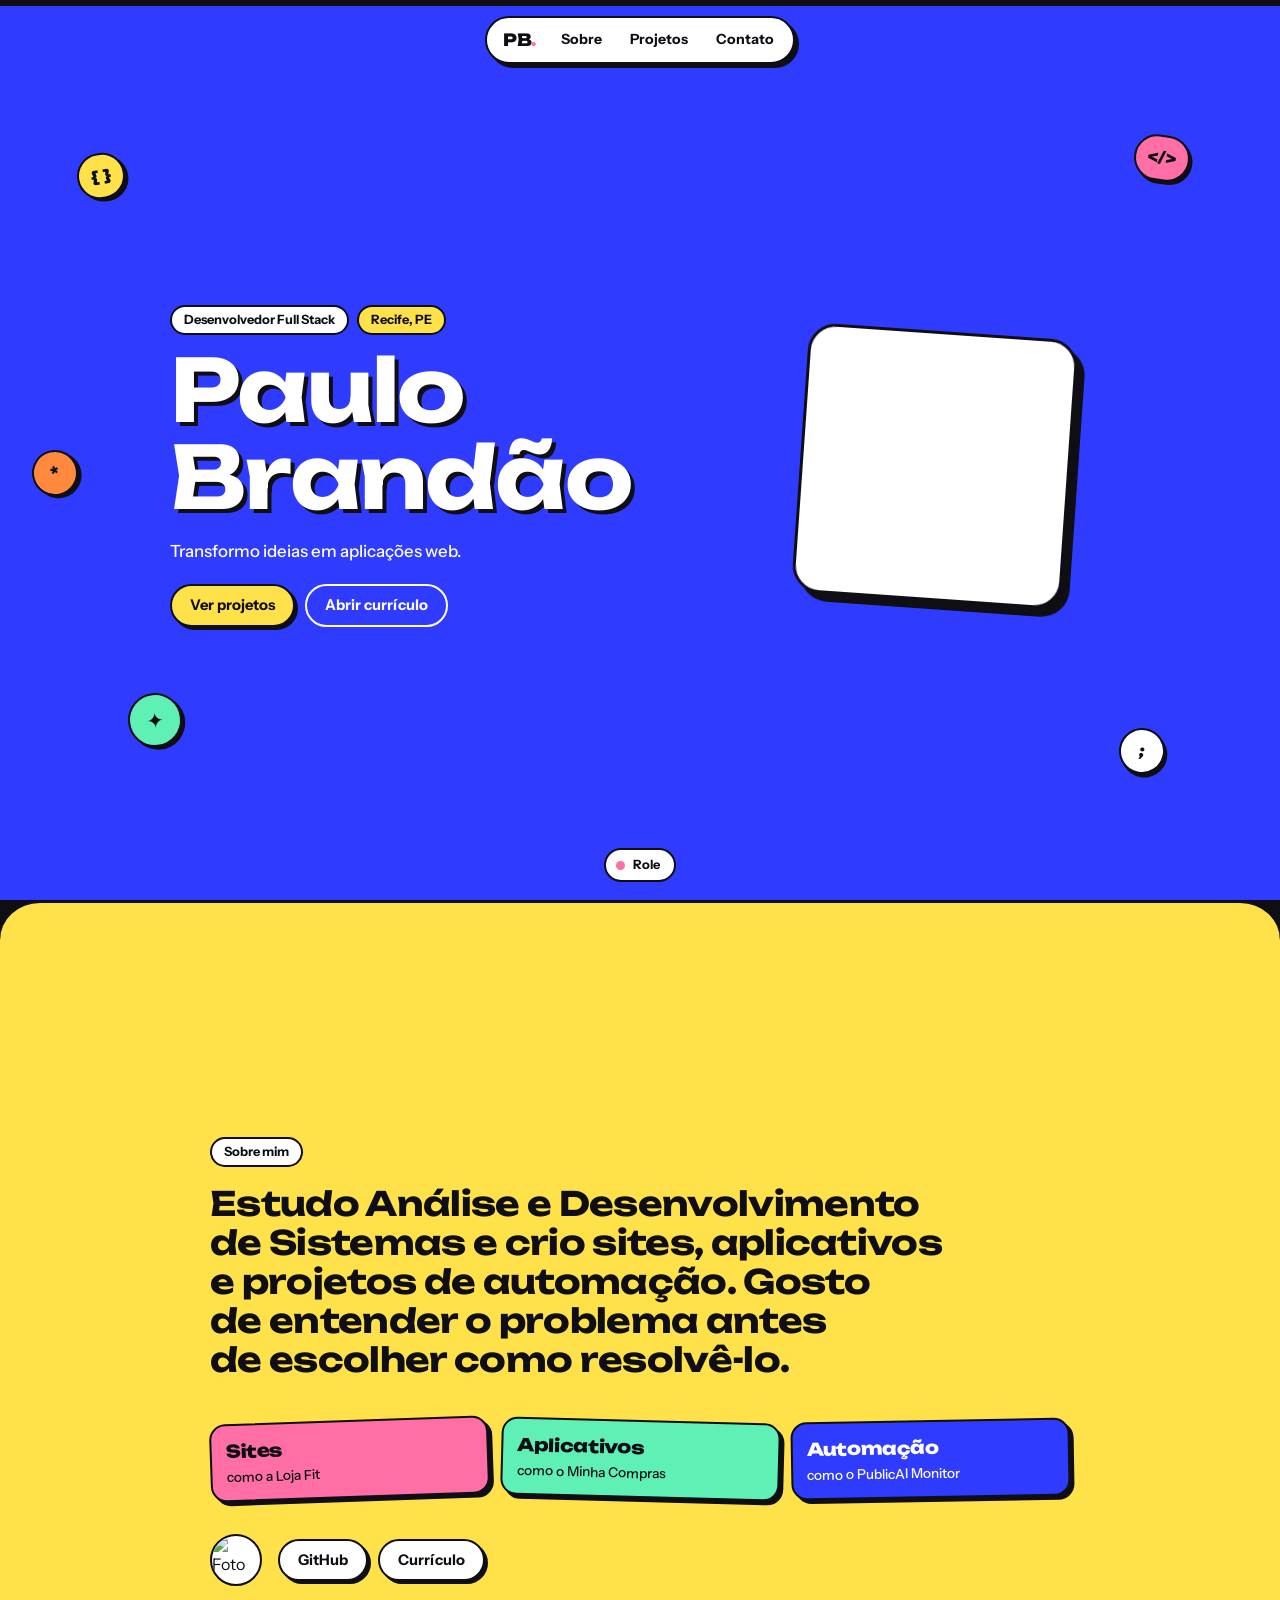
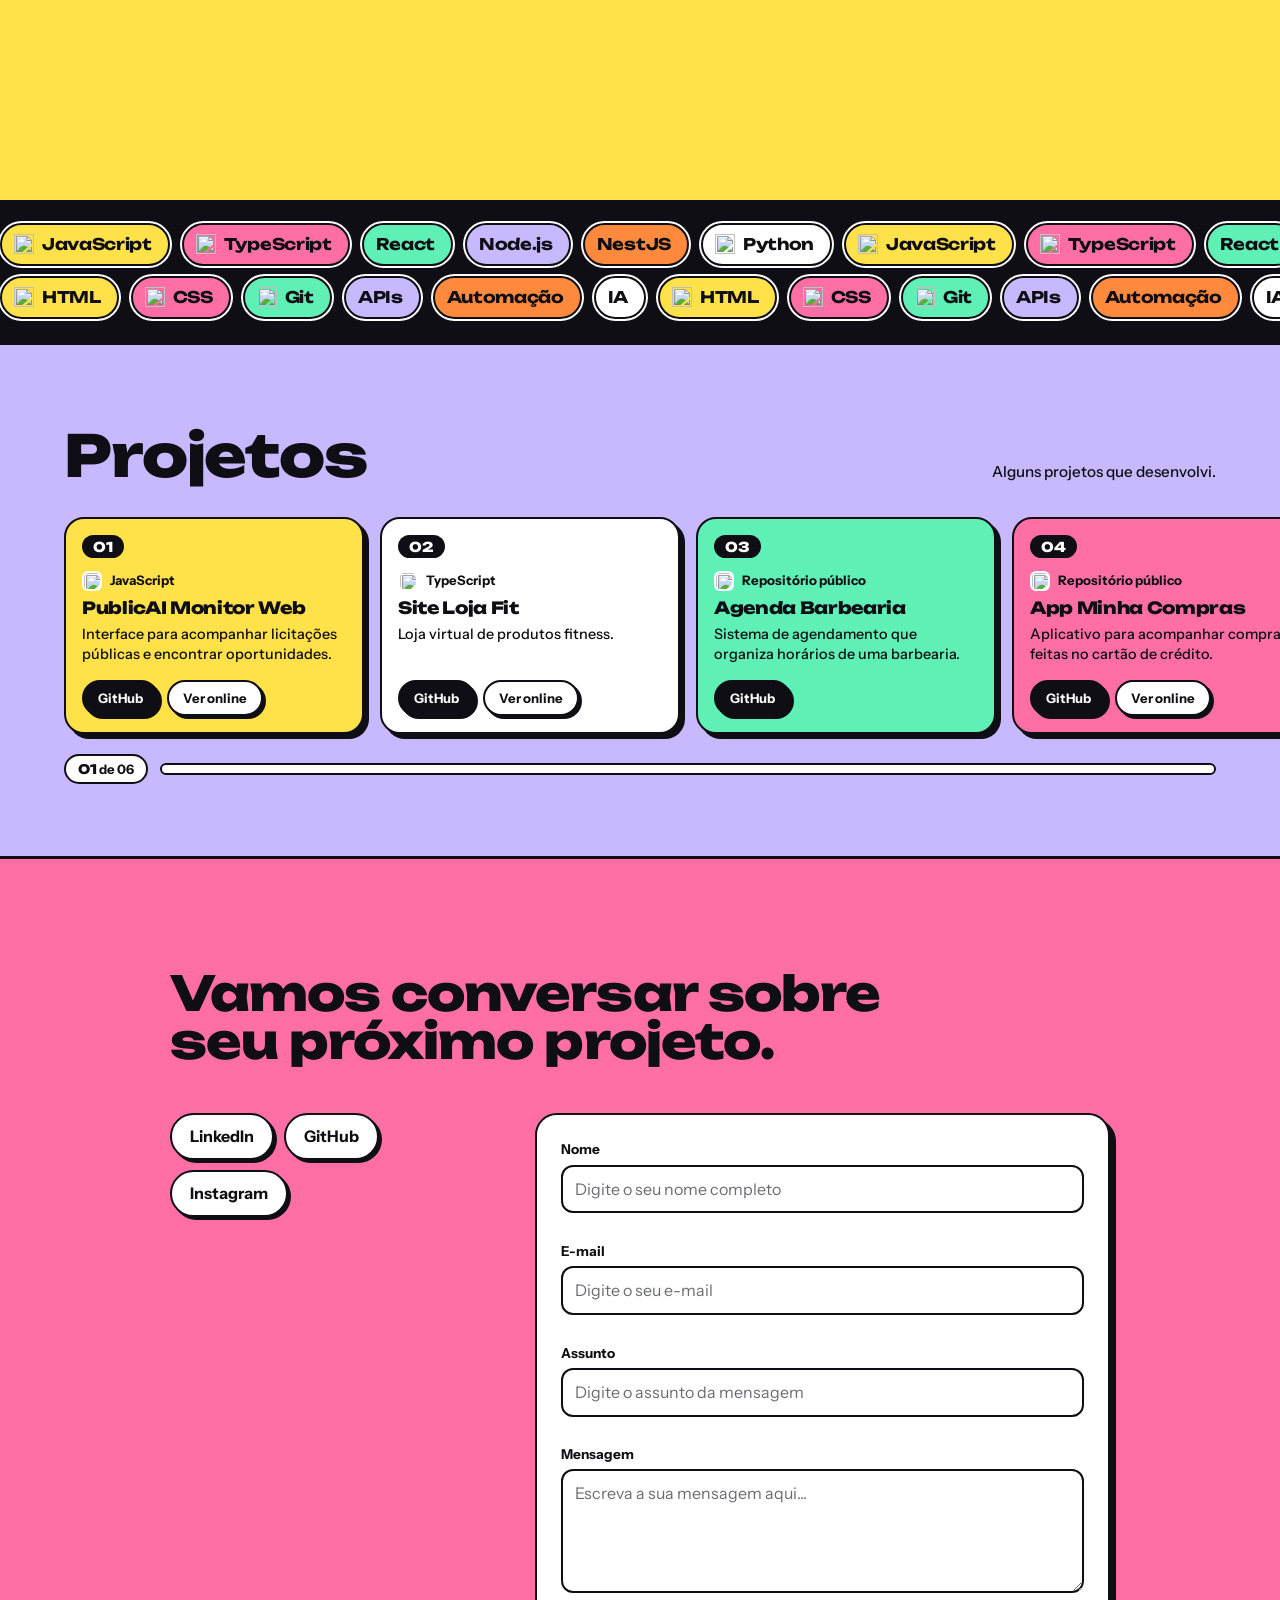
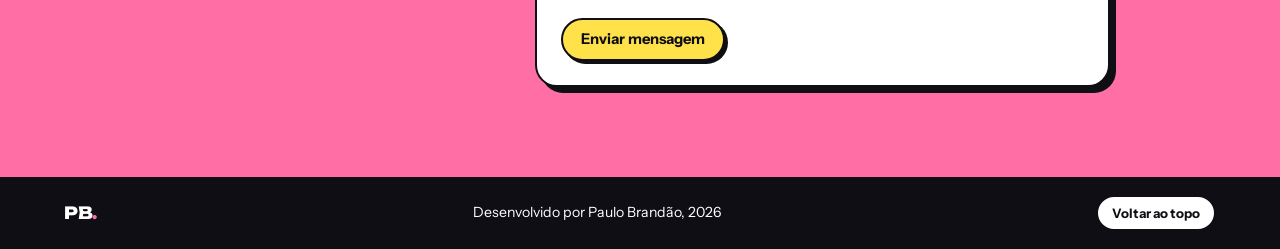
==== commit dc8dac31: "Troca a fonte dos títulos para Unbounded e corrige o link do LinkedIn Co-Authored-By: Claude Sonnet " ====
--- a/index.html
+++ b/index.html
@@ -9,7 +9,7 @@
 
   <link rel="preconnect" href="https://fonts.googleapis.com">
   <link rel="preconnect" href="https://fonts.gstatic.com" crossorigin>
-  <link href="https://fonts.googleapis.com/css2?family=Instrument+Sans:wght@400;500;600;700&family=Syne:wght@600;700;800&display=swap" rel="stylesheet">
+  <link href="https://fonts.googleapis.com/css2?family=Instrument+Sans:wght@400;500;600;700&family=Unbounded:wght@600;700;800&display=swap" rel="stylesheet">
   <link rel="stylesheet" href="./assets/css/portfolio.css">
 
   <!-- Liga os efeitos só se o usuário não pediu menos movimento. Se o script de animação
@@ -225,7 +225,7 @@
 
         <div class="contato__grade">
           <div class="contato__redes" data-reveal>
-            <a class="rede" href="https://www.linkedin.com/in/paulo-brandao-b7386a179/" target="_blank" rel="noopener noreferrer" aria-label="LinkedIn de Paulo Brandão">LinkedIn</a>
+            <a class="rede" href="https://www.linkedin.com/in/paulo-brand%C3%A3o-b7386a179/" target="_blank" rel="noopener noreferrer" aria-label="LinkedIn de Paulo Brandão">LinkedIn</a>
             <a class="rede" href="https://github.com/paulobrandao26" target="_blank" rel="noopener noreferrer" aria-label="GitHub de Paulo Brandão">GitHub</a>
             <a class="rede" href="https://www.instagram.com/iampauloh_/" target="_blank" rel="noopener noreferrer" aria-label="Instagram de Paulo Brandão">Instagram</a>
           </div>
--- a/assets/css/portfolio.css
+++ b/assets/css/portfolio.css
@@ -15,7 +15,7 @@
   --menta: #5ff0b5;
   --laranja: #ff8a3d;
 
-  --display: "Syne", "Arial Black", system-ui, sans-serif;
+  --display: "Unbounded", "Arial Black", system-ui, sans-serif;
   --texto: "Instrument Sans", system-ui, sans-serif;
 
   --borda: 2.5px solid var(--tinta);
@@ -167,7 +167,7 @@
   font-family: var(--display);
   font-weight: 800;
   font-size: 1.05rem;
-  letter-spacing: -0.03em;
+  letter-spacing: -0.02em;
   text-decoration: none;
   color: var(--tinta);
 }
@@ -223,9 +223,9 @@
   font-family: var(--display);
   font-weight: 700;
   /* peso 700: "Brandão" ocupa 4,4x o tamanho da fonte (o 800 ocupa 6,6x) */
-  font-size: clamp(2.8rem, 10vw, 7.4rem);
+  font-size: clamp(2.1rem, 7vw, 5.4rem);
   line-height: 0.9;
-  letter-spacing: -0.05em;
+  letter-spacing: -0.02em;
   color: var(--branco);
   text-shadow: 4px 4px 0 var(--tinta);
 }
@@ -324,9 +324,9 @@
 .sobre__texto {
   font-family: var(--display);
   font-weight: 700;
-  font-size: clamp(1.45rem, 3.5vw, 2.6rem);
+  font-size: clamp(1.15rem, 2.9vw, 2.1rem);
   line-height: 1.16;
-  letter-spacing: -0.03em;
+  letter-spacing: -0.02em;
   text-wrap: balance;
 }
 .sobre__texto .palavra { display: inline-block; white-space: pre; }
@@ -441,9 +441,9 @@
 .projetos__titulo {
   font-family: var(--display);
   font-weight: 800;
-  font-size: clamp(2.2rem, 6.5vw, 4.4rem);
+  font-size: clamp(1.7rem, 5vw, 3.6rem);
   line-height: 0.95;
-  letter-spacing: -0.05em;
+  letter-spacing: -0.02em;
 }
 .projetos__dica { max-width: 32ch; font-size: 0.95rem; font-weight: 500; }
 .so-toque { display: inline; }
@@ -496,9 +496,9 @@
 .quadro h3 {
   font-family: var(--display);
   font-weight: 800;
-  font-size: 1.35rem;
+  font-size: 1.05rem;
   line-height: 1.02;
-  letter-spacing: -0.04em;
+  letter-spacing: -0.02em;
 }
 .quadro__desc { font-size: 0.9rem; font-weight: 500; line-height: 1.4; }
 .quadro__acoes { display: flex; flex-wrap: wrap; gap: 8px; margin-top: auto; padding-top: 8px; }
@@ -556,9 +556,9 @@
   max-width: 17ch;
   font-family: var(--display);
   font-weight: 800;
-  font-size: clamp(1.9rem, 5vw, 3.8rem);
+  font-size: clamp(1.5rem, 4vw, 3rem);
   line-height: 1;
-  letter-spacing: -0.045em;
+  letter-spacing: -0.02em;
   text-wrap: balance;
 }
 .contato__titulo .palavra-mascara { display: inline-block; overflow: hidden; vertical-align: top; padding-bottom: 0.1em; }
@@ -646,9 +646,9 @@
 .sucesso__titulo {
   font-family: var(--display);
   font-weight: 700;
-  font-size: clamp(2.6rem, 9vw, 6.4rem);
+  font-size: clamp(2rem, 7.5vw, 5rem);
   line-height: 0.92;
-  letter-spacing: -0.05em;
+  letter-spacing: -0.02em;
   text-shadow: 4px 4px 0 var(--tinta);
 }
 .sucesso__texto { max-width: 34ch; font-size: 1.1rem; font-weight: 500; }
